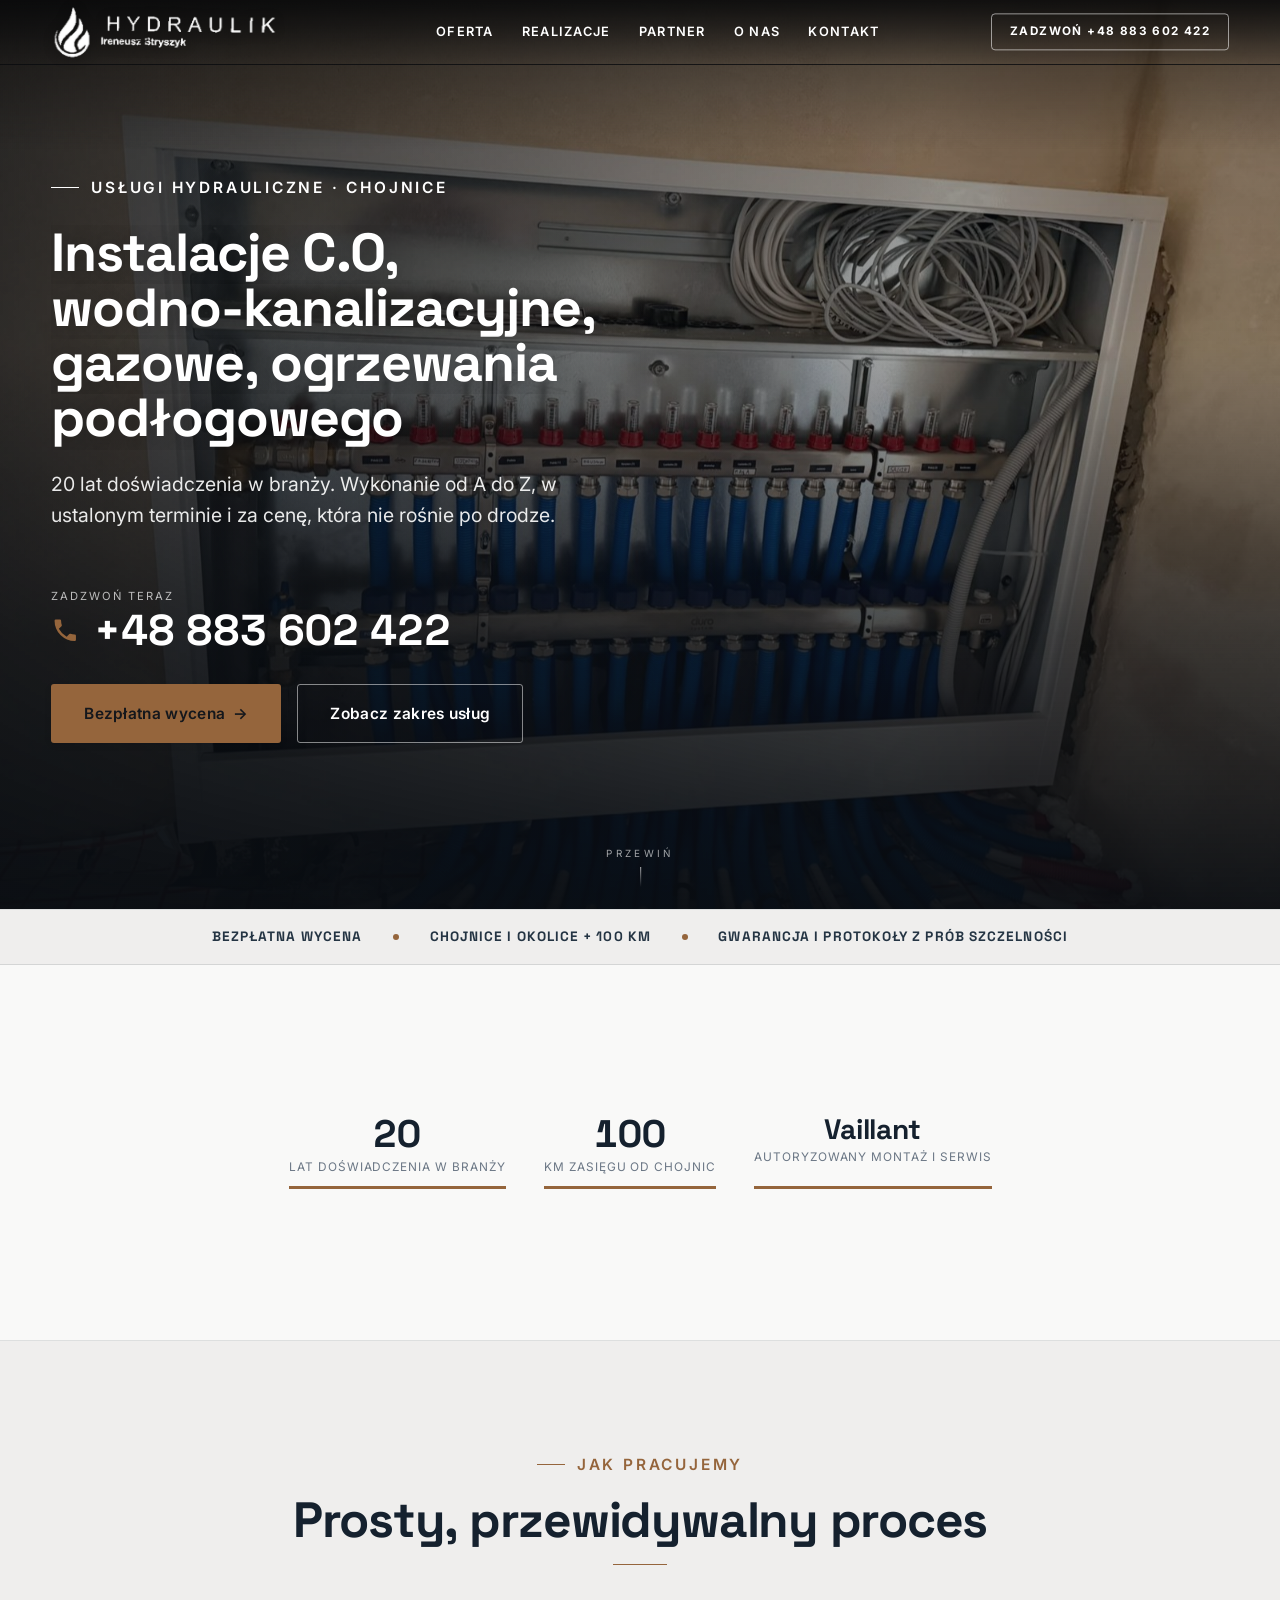
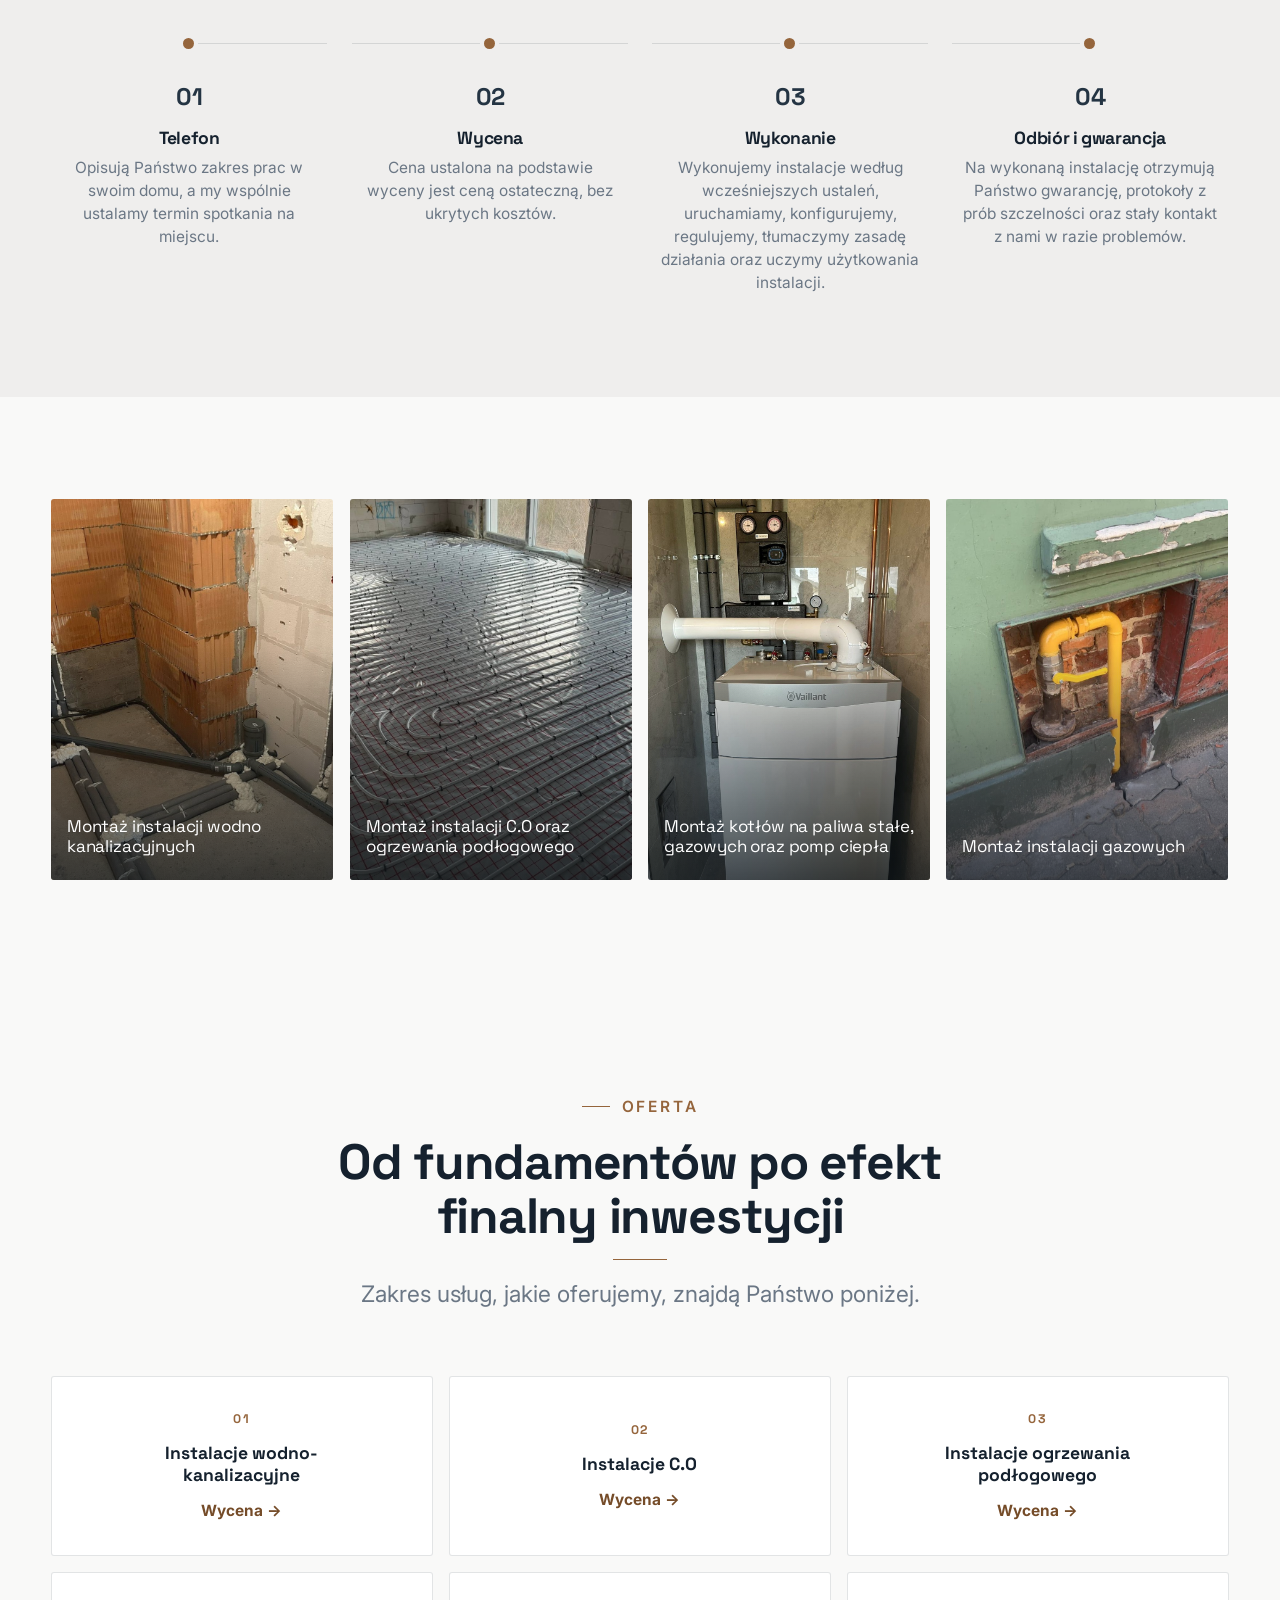
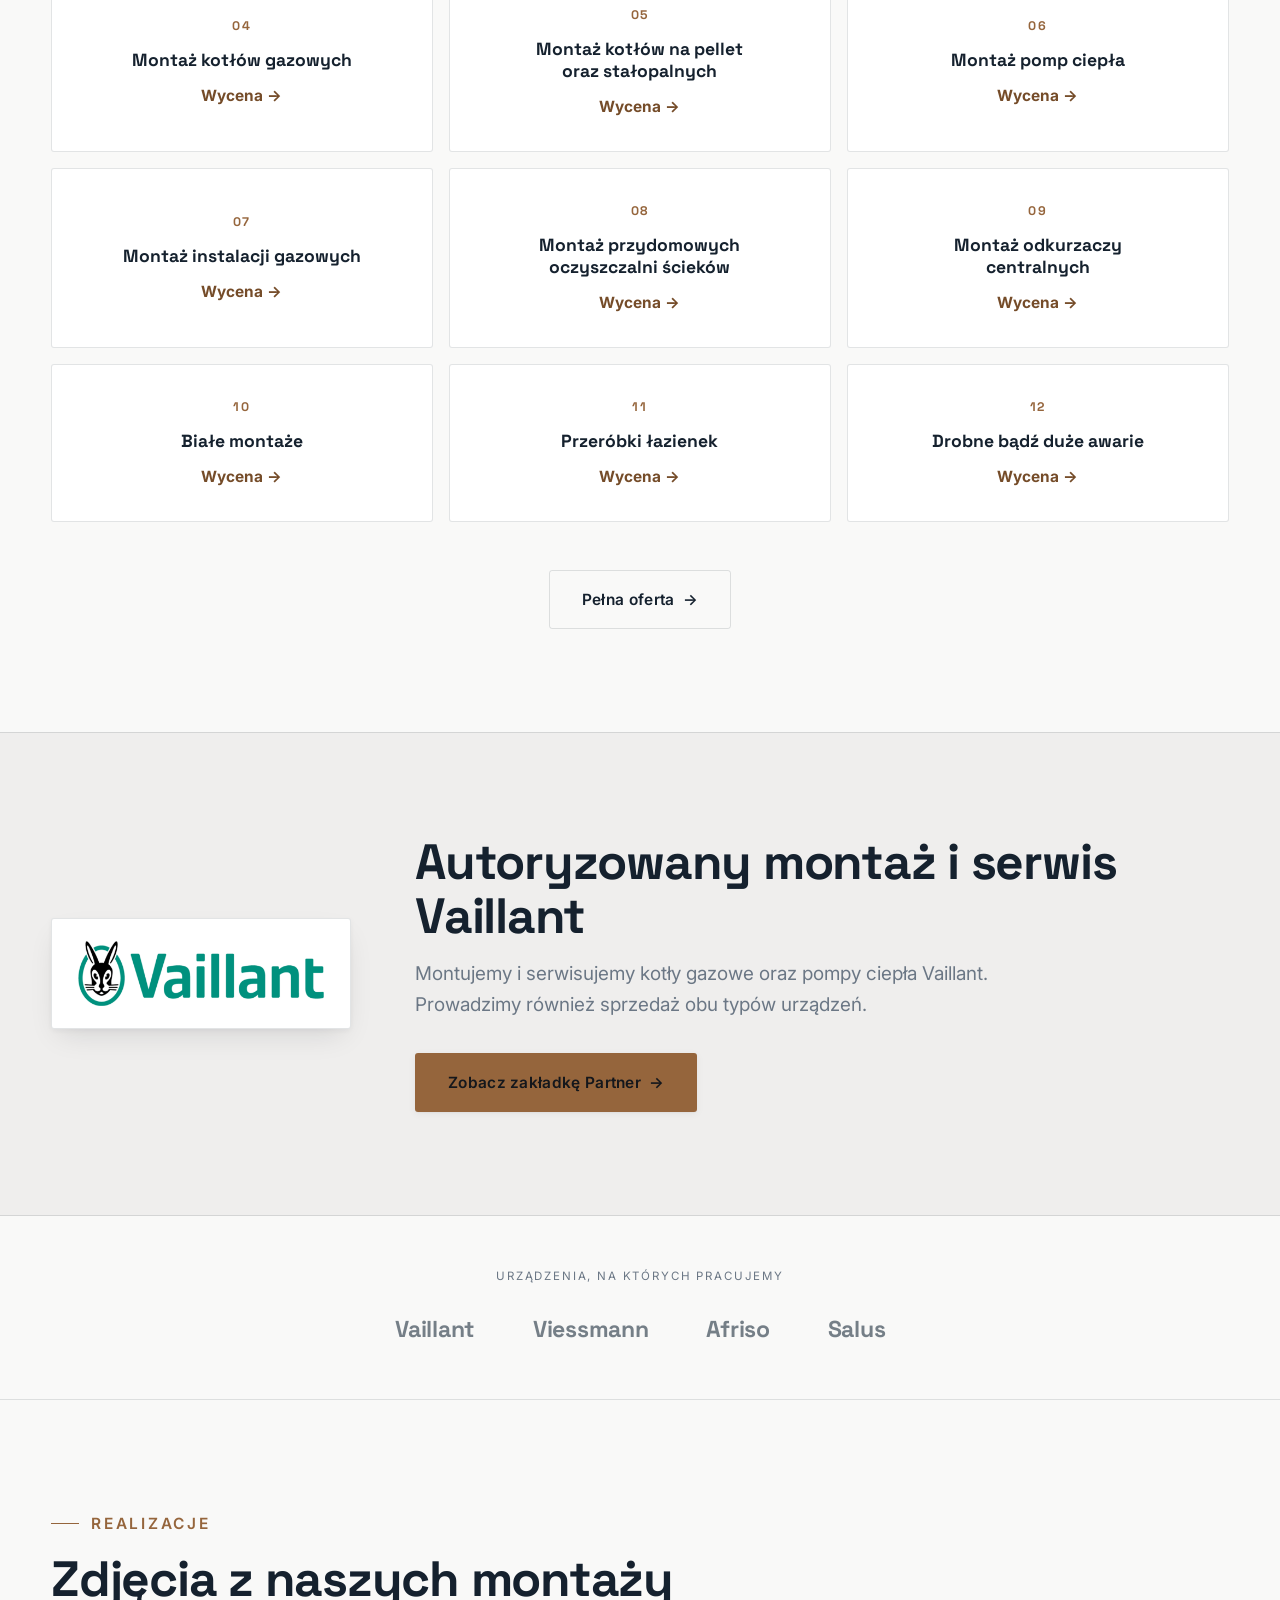
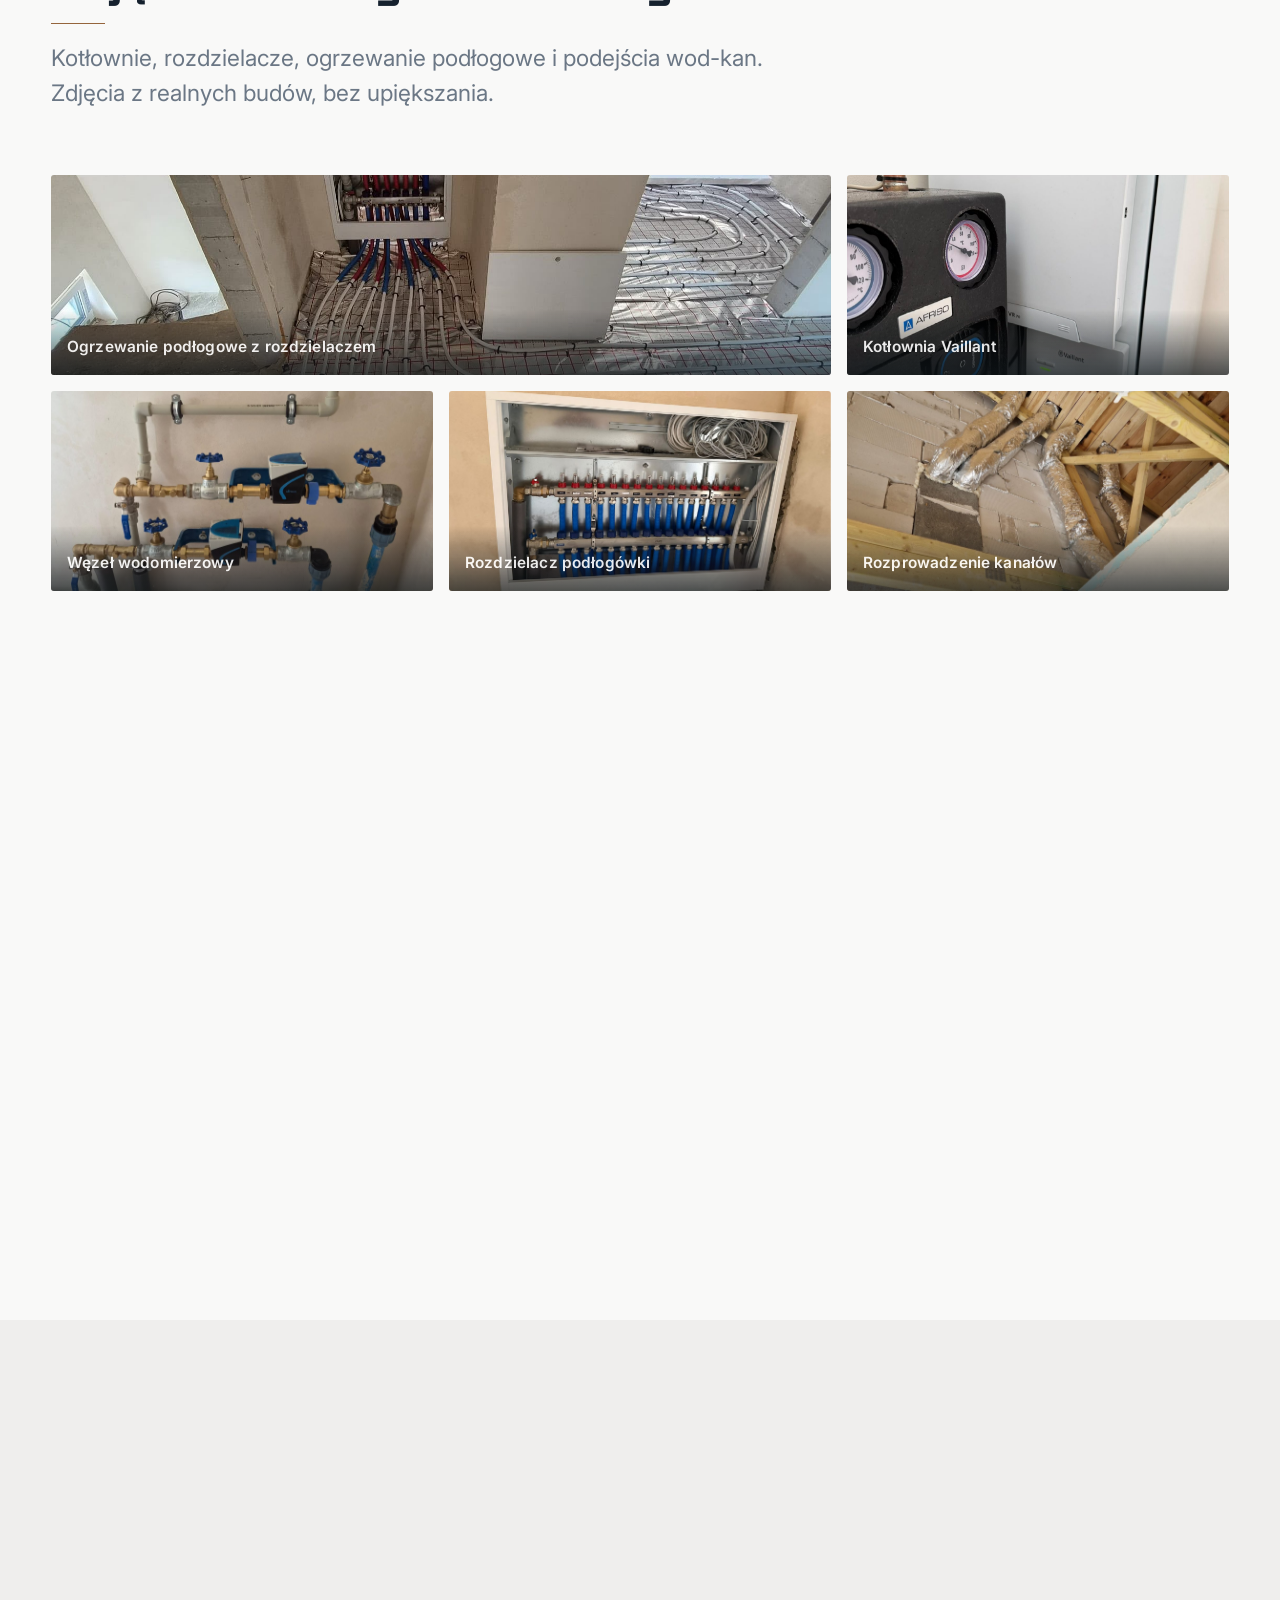
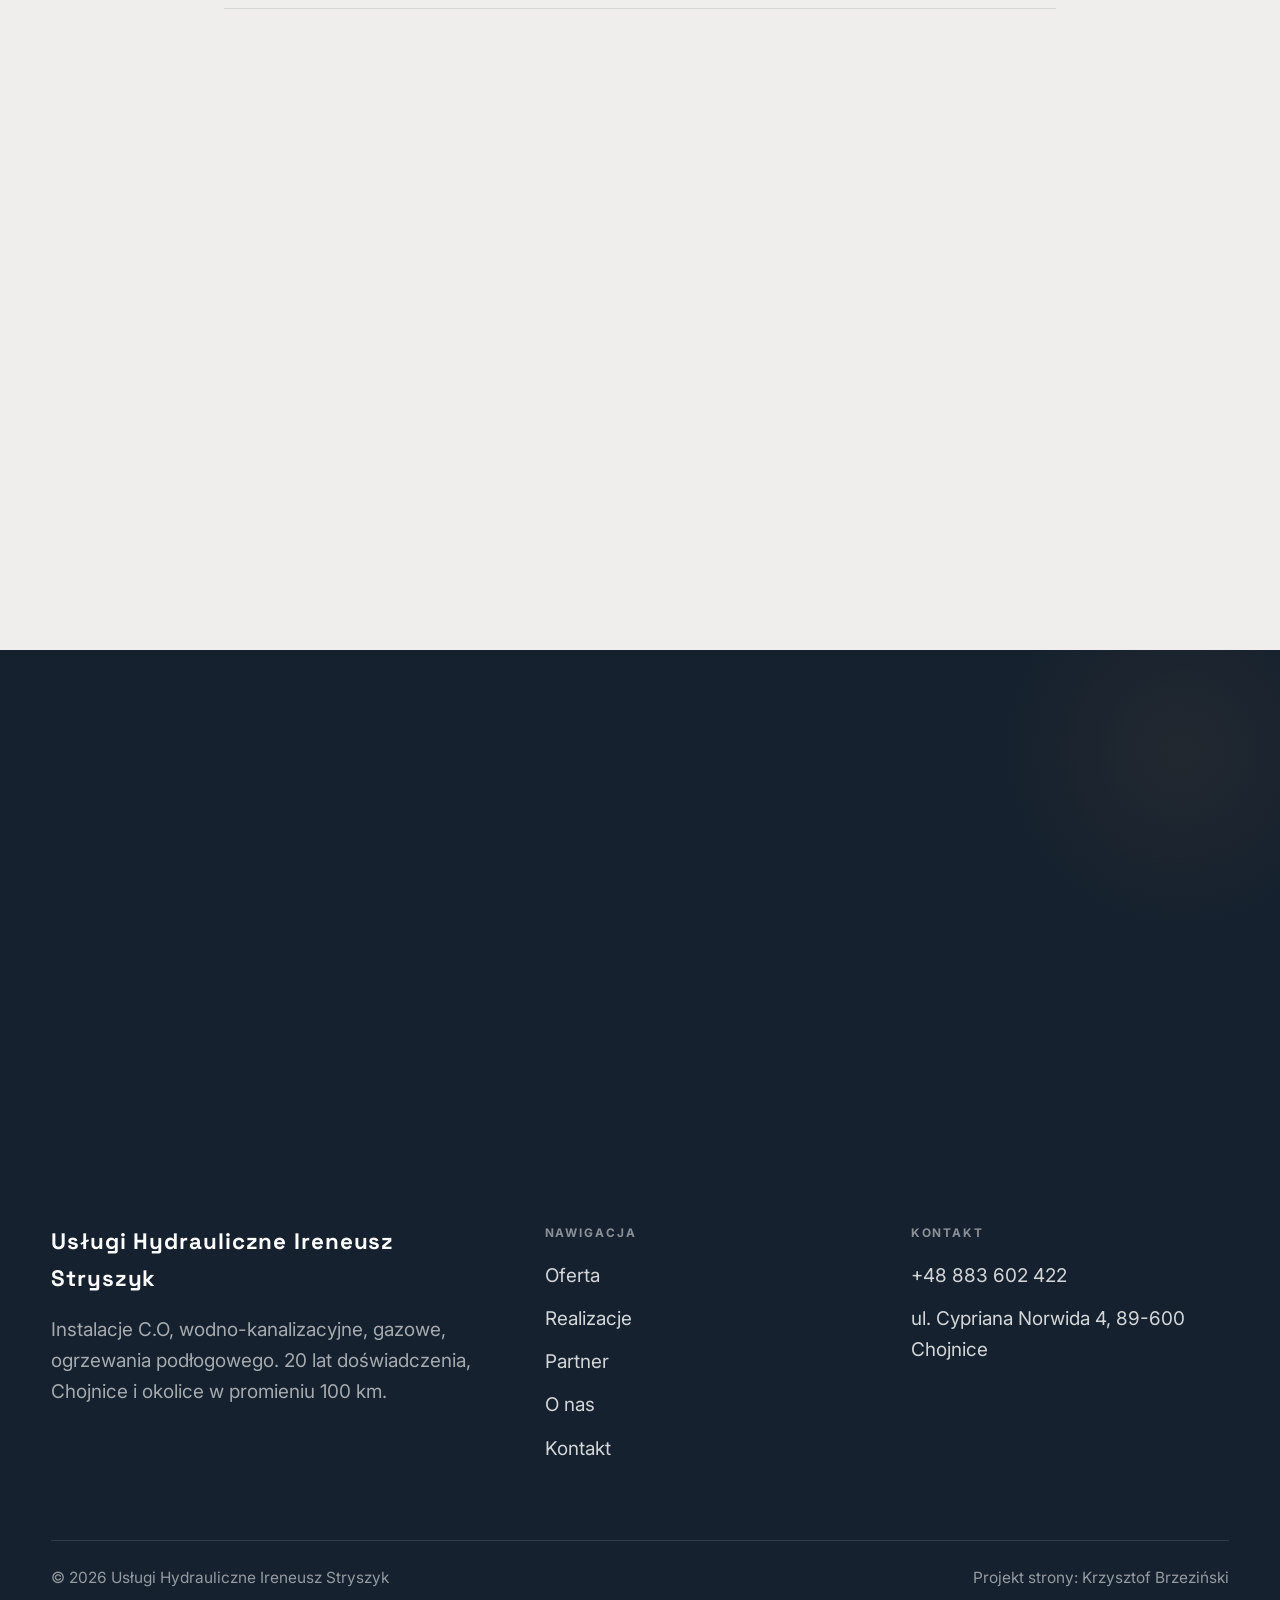
==== index.html @ 6b68708b "Lightbox obejmuje urzadzenia Vaillant + podpisy pod powiekszeniem Co-Authored-By: Claude Opus 5 (1M " ====
<!DOCTYPE html>
<html lang="pl">
<head>
<meta charset="UTF-8">
<meta name="viewport" content="width=device-width, initial-scale=1.0">
<title>Instalacje C.O, wod-kan, gazowe i podłogowe - Chojnice | Usługi Hydrauliczne Ireneusz Stryszyk</title>
<meta name="description" content="Instalacje C.O, wodno-kanalizacyjne, gazowe i ogrzewania podłogowego. Montaż kotłów i pomp ciepła, autoryzacja Vaillant. Chojnice i okolice do 100 km. Tel. +48 883 602 422.">
<link rel="preconnect" href="https://fonts.googleapis.com">
<link rel="preconnect" href="https://fonts.gstatic.com" crossorigin>
<link href="https://fonts.googleapis.com/css2?family=Space+Grotesk:wght@500;600;700&family=Inter:wght@400;500;600&display=swap" rel="stylesheet">
<link rel="canonical" href="https://impulseo-pl.github.io/uslugi-hydrauliczne-ireneusz-stryszyk/">
<link rel="icon" href="img/favicon-32.png" sizes="32x32">
<link rel="apple-touch-icon" href="img/favicon-180.png">
<meta name="theme-color" content="#12181C">
<meta property="og:type" content="website">
<meta property="og:site_name" content="Usługi Hydrauliczne Ireneusz Stryszyk">
<meta property="og:locale" content="pl_PL">
<meta property="og:title" content="Instalacje C.O, wod-kan, gazowe i podłogowe - Chojnice | Usługi Hydrauliczne Ireneusz Stryszyk">
<meta property="og:description" content="Instalacje C.O, wodno-kanalizacyjne, gazowe i ogrzewania podłogowego. Montaż kotłów i pomp ciepła, autoryzacja Vaillant. Chojnice i okolice do 100 km.">
<meta property="og:url" content="https://impulseo-pl.github.io/uslugi-hydrauliczne-ireneusz-stryszyk/">
<meta property="og:image" content="https://impulseo-pl.github.io/uslugi-hydrauliczne-ireneusz-stryszyk/img/og.jpg">
<meta property="og:image:width" content="1200">
<meta property="og:image:height" content="630">
<meta name="twitter:card" content="summary_large_image">
<meta name="twitter:title" content="Instalacje C.O, wod-kan, gazowe i podłogowe - Chojnice | Usługi Hydrauliczne Ireneusz Stryszyk">
<meta name="twitter:description" content="Instalacje C.O, wodno-kanalizacyjne, gazowe i ogrzewania podłogowego. Montaż kotłów i pomp ciepła, autoryzacja Vaillant. Chojnice i okolice do 100 km.">
<meta name="twitter:image" content="https://impulseo-pl.github.io/uslugi-hydrauliczne-ireneusz-stryszyk/img/og.jpg">
<script type="application/ld+json">
{"@context":"https://schema.org","@type":"Plumber","name":"Usługi Hydrauliczne Ireneusz Stryszyk",
"image":"https://impulseo-pl.github.io/uslugi-hydrauliczne-ireneusz-stryszyk/img/og.jpg","url":"https://impulseo-pl.github.io/uslugi-hydrauliczne-ireneusz-stryszyk/","telephone":"+48883602422",
"address":{"@type":"PostalAddress","streetAddress":"ul. Cypriana Norwida 4","addressLocality":"Chojnice","postalCode":"89-600","addressCountry":"PL"},
"geo":{"@type":"GeoCoordinates","latitude":53.6999697,"longitude":17.5601642},
"areaServed":[{"@type":"City","name":"Chojnice"},{"@type":"City","name":"Sępólno Krajeńskie"},{"@type":"City","name":"Kamień Krajeński"},{"@type":"City","name":"Tuchola"},{"@type":"City","name":"Człuchów"}],
"description":"Instalacje C.O, wodno-kanalizacyjne, gazowe i ogrzewania podłogowego. Montaż kotłów gazowych, na pellet i stałopalnych, pomp ciepła. Autoryzowany montaż i serwis Vaillant.",
"makesOffer":[{"@type":"Offer","itemOffered":{"@type":"Service","name":"Instalacje wodno-kanalizacyjne"}},{"@type":"Offer","itemOffered":{"@type":"Service","name":"Instalacje C.O"}},{"@type":"Offer","itemOffered":{"@type":"Service","name":"Instalacje ogrzewania podłogowego"}},{"@type":"Offer","itemOffered":{"@type":"Service","name":"Montaż kotłów gazowych"}},{"@type":"Offer","itemOffered":{"@type":"Service","name":"Montaż pomp ciepła"}},{"@type":"Offer","itemOffered":{"@type":"Service","name":"Montaż instalacji gazowych"}}]}
</script>
<link rel="stylesheet" href="assets/styles.css?v=20260729e">
</head>
<body>

<header class="nav">
  <div class="wrap nav-inner">
    <a class="brand brand-has-logo" href="index.html"><img class="brand-logo" src="img/logo.png" alt="Usługi Hydrauliczne Ireneusz Stryszyk"></a>
    <nav class="nav-links">
      <a href="oferta.html">Oferta</a>
      <a href="realizacje.html">Realizacje</a>
      <a href="partner.html">Partner</a>
      <a href="o-nas.html">O nas</a>
      <a href="kontakt.html">Kontakt</a>
      <a href="tel:+48883602422" class="btn btn-accent">Zadzwoń +48 883 602 422</a>
    </nav>
    <button class="nav-toggle" aria-label="Menu"><span></span><span></span><span></span></button>
  </div>
</header>

<section class="hero-cine">
  <img src="img/hero-cine.jpg" data-rotate="img/hero-wezel.jpg|img/foto/f13.jpg|img/foto/f45.jpg" alt="Usługi Hydrauliczne Ireneusz Stryszyk - instalacje C.O, wod-kan i gazowe">
  <div class="wrap">
    <div class="hero-copy">
      <span class="eyebrow">Usługi hydrauliczne · Chojnice</span>
      <h1>Instalacje C.O, wodno-kanalizacyjne, gazowe, ogrzewania podłogowego</h1>
      <p class="lead">20 lat doświadczenia w branży. Wykonanie od A do Z, w ustalonym terminie i za cenę, która nie rośnie po drodze.</p>
      <a class="hc-phone" href="tel:+48883602422"><span class="hc-phone-lab">Zadzwoń teraz</span><span class="hc-phone-num"><svg class="ico-tel" width="16" height="16" viewBox="0 0 24 24" fill="none" aria-hidden="true"><path d="M6.6 10.8a15.5 15.5 0 0 0 6.6 6.6l2.2-2.2a1 1 0 0 1 1-.24 11.4 11.4 0 0 0 3.6.58 1 1 0 0 1 1 1V20a1 1 0 0 1-1 1A17 17 0 0 1 3 4a1 1 0 0 1 1-1h3.5a1 1 0 0 1 1 1c0 1.25.2 2.46.58 3.6a1 1 0 0 1-.25 1l-2.23 2.2Z" fill="currentColor"/></svg> +48 883 602 422</span></a>
      <div class="hero-actions">
        <a href="kontakt.html" class="btn btn-accent">Bezpłatna wycena <span class="arr">→</span></a>
        <a href="oferta.html" class="btn btn-ghost hc-ghost">Zobacz zakres usług</a>
      </div>
    </div>
  </div>
  <span class="hc-scroll" aria-hidden="true">przewiń</span>
</section>
<section class="fach-promise">
  <div class="wrap">
    <ul class="fp-row reveal"><li>Bezpłatna wycena</li><li>Chojnice i okolice + 100 km</li><li>Gwarancja i protokoły z prób szczelności</li></ul>
  </div>
</section>
<section class="trust-bar">
  <div class="wrap">
    <div class="tb-stats">
      <div class="tb-stat reveal"><span class="tb-num">20</span><span class="tb-lab">lat doświadczenia w branży</span></div>
      <div class="tb-stat reveal"><span class="tb-num">100</span><span class="tb-lab">km zasięgu od Chojnic</span></div>
      <div class="tb-stat reveal"><span class="tb-num tb-word">Vaillant</span><span class="tb-lab">autoryzowany montaż i serwis</span></div>
    </div>
  </div>
</section>
<section class="proces fachowcy">
  <div class="wrap">
    <div class="head center reveal">
      <span class="eyebrow">Jak pracujemy</span>
      <h2>Prosty, przewidywalny proces</h2>
    </div>
    <ol class="proces-line">
      <li class="reveal"><span class="pno">01</span><h3>Telefon</h3><p>Opisują Państwo zakres prac w swoim domu, a my wspólnie ustalamy termin spotkania na miejscu.</p></li>
      <li class="reveal"><span class="pno">02</span><h3>Wycena</h3><p>Cena ustalona na podstawie wyceny jest ceną ostateczną, bez ukrytych kosztów.</p></li>
      <li class="reveal"><span class="pno">03</span><h3>Wykonanie</h3><p>Wykonujemy instalacje według wcześniejszych ustaleń, uruchamiamy, konfigurujemy, regulujemy, tłumaczymy zasadę działania oraz uczymy użytkowania instalacji.</p></li>
      <li class="reveal"><span class="pno">04</span><h3>Odbiór i gwarancja</h3><p>Na wykonaną instalację otrzymują Państwo gwarancję, protokoły z prób szczelności oraz stały kontakt z nami w razie problemów.</p></li>
    </ol>
  </div>
</section>
<section class="gateways-band">
  <div class="wrap">
    <div class="gateways g4">
      <a href="oferta.html" class="gateway reveal"><img src="img/uslugi/wod-kan.jpg" alt="Montaż instalacji wodno kanalizacyjnych" loading="lazy"><span class="g-ttl">Montaż instalacji wodno kanalizacyjnych</span></a>
      <a href="oferta.html" class="gateway reveal"><img src="img/uslugi/co-podlogowka.jpg" alt="Montaż instalacji C.O oraz ogrzewania podłogowego" loading="lazy"><span class="g-ttl">Montaż instalacji C.O oraz ogrzewania podłogowego</span></a>
      <a href="oferta.html" class="gateway reveal"><img src="img/uslugi/kotly.jpg" alt="Montaż kotłów na paliwa stałe, gazowych oraz pomp ciepła" loading="lazy"><span class="g-ttl">Montaż kotłów na paliwa stałe, gazowych oraz pomp ciepła</span></a>
      <a href="oferta.html" class="gateway reveal"><img src="img/uslugi/gaz.jpg" alt="Montaż instalacji gazowych" loading="lazy"><span class="g-ttl">Montaż instalacji gazowych</span></a>
    </div>
  </div>
</section>
<section class="fach-uslugi">
  <div class="wrap">
    <div class="head center reveal">
      <span class="eyebrow">Oferta</span>
      <h2>Od fundamentów po efekt finalny inwestycji</h2>
      <p>Zakres usług, jakie oferujemy, znajdą Państwo poniżej.</p>
    </div>
    <ul class="usl-grid">
      <li class="usl-card reveal"><span class="usl-no">01</span><span class="usl-name">Instalacje wodno-kanalizacyjne</span><a class="usl-cta" href="kontakt.html">Wycena <span class="arr">→</span></a></li>
      <li class="usl-card reveal"><span class="usl-no">02</span><span class="usl-name">Instalacje C.O</span><a class="usl-cta" href="kontakt.html">Wycena <span class="arr">→</span></a></li>
      <li class="usl-card reveal"><span class="usl-no">03</span><span class="usl-name">Instalacje ogrzewania podłogowego</span><a class="usl-cta" href="kontakt.html">Wycena <span class="arr">→</span></a></li>
      <li class="usl-card reveal"><span class="usl-no">04</span><span class="usl-name">Montaż kotłów gazowych</span><a class="usl-cta" href="kontakt.html">Wycena <span class="arr">→</span></a></li>
      <li class="usl-card reveal"><span class="usl-no">05</span><span class="usl-name">Montaż kotłów na pellet oraz stałopalnych</span><a class="usl-cta" href="kontakt.html">Wycena <span class="arr">→</span></a></li>
      <li class="usl-card reveal"><span class="usl-no">06</span><span class="usl-name">Montaż pomp ciepła</span><a class="usl-cta" href="kontakt.html">Wycena <span class="arr">→</span></a></li>
      <li class="usl-card reveal"><span class="usl-no">07</span><span class="usl-name">Montaż instalacji gazowych</span><a class="usl-cta" href="kontakt.html">Wycena <span class="arr">→</span></a></li>
      <li class="usl-card reveal"><span class="usl-no">08</span><span class="usl-name">Montaż przydomowych oczyszczalni ścieków</span><a class="usl-cta" href="kontakt.html">Wycena <span class="arr">→</span></a></li>
      <li class="usl-card reveal"><span class="usl-no">09</span><span class="usl-name">Montaż odkurzaczy centralnych</span><a class="usl-cta" href="kontakt.html">Wycena <span class="arr">→</span></a></li>
      <li class="usl-card reveal"><span class="usl-no">10</span><span class="usl-name">Białe montaże</span><a class="usl-cta" href="kontakt.html">Wycena <span class="arr">→</span></a></li>
      <li class="usl-card reveal"><span class="usl-no">11</span><span class="usl-name">Przeróbki łazienek</span><a class="usl-cta" href="kontakt.html">Wycena <span class="arr">→</span></a></li>
      <li class="usl-card reveal"><span class="usl-no">12</span><span class="usl-name">Drobne bądź duże awarie</span><a class="usl-cta" href="kontakt.html">Wycena <span class="arr">→</span></a></li>
    </ul>
    <div style="margin-top:var(--space-7);text-align:center" class="reveal"><a href="oferta.html" class="btn btn-ghost">Pełna oferta <span class="arr">→</span></a></div>
  </div>
</section>
<section class="partner-band">
  <div class="wrap">
    <div class="pb-inner reveal">
      <img class="pb-logo" src="img/vaillant-logo.png" alt="Vaillant" loading="lazy">
      <div class="pb-copy">
        <h2>Autoryzowany montaż i serwis Vaillant</h2>
        <p>Montujemy i serwisujemy kotły gazowe oraz pompy ciepła Vaillant. Prowadzimy również sprzedaż obu typów urządzeń.</p>
        <a href="partner.html" class="btn btn-accent">Zobacz zakładkę Partner <span class="arr">→</span></a>
      </div>
    </div>
  </div>
</section>
<section class="marki">
  <div class="wrap">
    <span class="marki-lab">Urządzenia, na których pracujemy</span>
    <ul class="marki-list reveal">
      <li>Vaillant</li><li>Viessmann</li><li>Afriso</li><li>Salus</li>
    </ul>
  </div>
</section>
<section>
  <div class="wrap">
    <div class="head reveal">
      <span class="eyebrow">Realizacje</span>
      <h2>Zdjęcia z naszych montaży</h2>
      <p>Kotłownie, rozdzielacze, ogrzewanie podłogowe i podejścia wod-kan. Zdjęcia z realnych budów, bez upiększania.</p>
    </div>
    <div class="gallery">
      <div class="tile t-two3 reveal"><img src="img/foto/f13.jpg" alt="Ogrzewanie podłogowe z rozdzielaczem" loading="lazy"><div class="cap">Ogrzewanie podłogowe z rozdzielaczem</div></div>
      <div class="tile t-third reveal"><img src="img/foto/f26.jpg" alt="Kotłownia Vaillant" loading="lazy"><div class="cap">Kotłownia Vaillant</div></div>
      <div class="tile t-third reveal"><img src="img/foto/f09.jpg" alt="Węzeł wodomierzowy" loading="lazy"><div class="cap">Węzeł wodomierzowy</div></div>
      <div class="tile t-third reveal"><img src="img/foto/f28.jpg" alt="Rozdzielacz ogrzewania podłogowego" loading="lazy"><div class="cap">Rozdzielacz podłogówki</div></div>
      <div class="tile t-third reveal"><img src="img/foto/f22.jpg" alt="Rozprowadzenie wentylacji" loading="lazy"><div class="cap">Rozprowadzenie kanałów</div></div>
    </div>
    <div style="margin-top:var(--space-7)" class="reveal"><a href="realizacje.html" class="btn btn-accent">Pełna galeria <span class="arr">→</span></a></div>
  </div>
</section>
<section class="obszar">
  <div class="wrap">
    <div class="head center reveal">
      <span class="eyebrow">Obszar działania</span>
      <h2>Dojeżdżamy do Państwa</h2>
    </div>
    <p class="obszar-txt reveal" style="text-align:center;max-width:60ch;margin:0 auto 1.4rem">Pracujemy w Chojnicach i okolicy, a przy większych inwestycjach dojeżdżamy w promieniu 100 km. Nie wiedzą Państwo, czy dojedziemy? Wystarczy jeden telefon.</p>
    <ul class="obszar-list reveal"><li class="is-home">Chojnice</li><li>Sępólno Krajeńskie</li><li>Kamień Krajeński</li><li>Tuchola</li><li>Człuchów</li><li>+ 100 km</li></ul>
  </div>
</section>
<section class="faq-klinika">
  <div class="wrap">
    <div class="head center reveal">
      <span class="eyebrow">Częste pytania</span>
      <h2>Dobrze wiedzieć</h2>
    </div>
    <div class="faq-list">
      <details class="faq-item reveal"><summary>Ile będzie kosztowała instalacja?</summary><p>Zakres prac wyceniamy po obejrzeniu miejsca. Cena ustalona na podstawie wyceny jest ceną ostateczną, bez ukrytych kosztów.</p></details>
      <details class="faq-item reveal"><summary>Czy wycena jest płatna?</summary><p>Nie. Przyjazd i wycena są bezpłatne i do niczego nie zobowiązują.</p></details>
      <details class="faq-item reveal"><summary>Kiedy możecie zacząć?</summary><p>Termin ustalamy przy wycenie i trzymamy się go. Awarie traktujemy priorytetowo i przestawiamy grafik.</p></details>
      <details class="faq-item reveal"><summary>Co dostaję po zakończeniu montażu?</summary><p>Uruchomioną i wyregulowaną instalację, przeszkolenie z obsługi, gwarancję, protokoły z prób szczelności oraz stały kontakt z nami.</p></details>
      <details class="faq-item reveal"><summary>Czy dojedziecie do mnie?</summary><p>Pracujemy w Chojnicach, Sępólnie Krajeńskim, Kamieniu Krajeńskim, Tucholi, Człuchowie i dalej, w promieniu 100 km.</p></details>
      <details class="faq-item reveal"><summary>Czy macie autoryzację producenta?</summary><p>Tak. Mamy autoryzację Vaillant na montaż i serwis kotłów gazowych oraz pomp ciepła. Szczegóły i certyfikaty znajdą Państwo w zakładce <a href="partner.html">Partner</a>.</p></details>
      <details class="faq-item reveal"><summary>Czy dostanę fakturę?</summary><p>Tak, na firmę albo na osobę prywatną. Dokument wystawiamy od razu po zakończeniu prac.</p></details>
    </div>
  </div>
</section>
<section class="cta">
  <div class="wrap">
    <div class="reveal">
      <span class="eyebrow">Współpraca</span>
      <h2>Planują Państwo instalację? Wycenimy ją za darmo.</h2>
      <p>Zadzwońcie lub napiszcie. Przyjedziemy, obejrzymy zakres prac i podamy ostateczną cenę.</p>
    </div>
    <div class="cta-actions reveal">
      <a href="kontakt.html" class="btn btn-light">Bezpłatna wycena <span class="arr">→</span></a>
      <a href="tel:+48883602422" class="btn btn-ghost" style="color:#fff;border-color:rgba(255,255,255,.3)">+48 883 602 422</a>
    </div>
  </div>
</section>

<footer>
  <div class="wrap">
    <div class="foot-grid">
      <div class="foot-brand">
        <div class="name">Usługi Hydrauliczne Ireneusz Stryszyk</div>
        <p>Instalacje C.O, wodno-kanalizacyjne, gazowe, ogrzewania podłogowego. 20 lat doświadczenia, Chojnice i okolice w promieniu 100 km.</p>
      </div>
      <div class="foot-col">
        <h4>Nawigacja</h4>
        <a href="oferta.html">Oferta</a>
        <a href="realizacje.html">Realizacje</a>
        <a href="partner.html">Partner</a>
        <a href="o-nas.html">O nas</a>
        <a href="kontakt.html">Kontakt</a>
      </div>
      <div class="foot-col">
        <h4>Kontakt</h4>
        <a href="tel:+48883602422">+48 883 602 422</a>
        <p>ul. Cypriana Norwida 4, 89-600 Chojnice</p>
      </div>
    </div>
    <div class="foot-bot">
      <span>© 2026 Usługi Hydrauliczne Ireneusz Stryszyk</span>
      <span>Projekt strony: Krzysztof Brzeziński</span>
    </div>
  </div>
</footer>
<div class="sticky-call"><a class="sc-call" href="tel:+48883602422"><svg class="ico-tel" width="16" height="16" viewBox="0 0 24 24" fill="none" aria-hidden="true"><path d="M6.6 10.8a15.5 15.5 0 0 0 6.6 6.6l2.2-2.2a1 1 0 0 1 1-.24 11.4 11.4 0 0 0 3.6.58 1 1 0 0 1 1 1V20a1 1 0 0 1-1 1A17 17 0 0 1 3 4a1 1 0 0 1 1-1h3.5a1 1 0 0 1 1 1c0 1.25.2 2.46.58 3.6a1 1 0 0 1-.25 1l-2.23 2.2Z" fill="currentColor"/></svg> Zadzwoń</a><a class="sc-quote" href="kontakt.html">Bezpłatna wycena</a></div>

<script src="assets/main.js?v=20260729e"></script>
</body>
</html>
---- assets/styles.css ----
/* ============================================================
   STOLBASZ — premium, architektoniczny B2B fit-out
   Jasna paleta, zero brązu. System wg premium-web-craft.
   Projekt strony: Krzysztof Brzeziński
   ============================================================ */

:root{
  /* PALETA — jasna, architektoniczna, chłodna */
  --paper:#F4F6F8;          /* główne tło */
  --paper-2:#E7EBEF;        /* sekcje alternatywne (chłodny jasny szary) */
  --paper-3:#E7EBEF;        /* delikatne wypełnienia */
  --ink:#15212E;            /* tekst główny — chłodny grafit */
  --ink-soft:#243443;       /* nagłówki drugorzędne */
  --muted:#6B7785;          /* tekst poboczny */
  --line:rgba(21,33,46,.12);/* hairline */
  --accent:#E8A317;         /* stonowany petrol-slate — jedyny akcent */
  --accent-d:#C9870C;
  --accent-soft:rgba(232,163,23,.10);
  --dark:#15212E;           /* sekcje ciemne (stopka/CTA) */

  /* ODSTĘPY — skala 4/8 */
  --space-1:4px; --space-2:8px; --space-3:12px; --space-4:16px; --space-5:24px;
  --space-6:32px; --space-7:48px; --space-8:64px; --space-9:96px; --space-10:128px;

  /* TYPOGRAFIA — fluid clamp() (skala podbita 16.07.2026: większe, czytelniejsze litery — uwaga Adama) */
  --text-sm:clamp(.9rem,.87rem + .12vw,1rem);
  --text-base:clamp(1.08rem,1.04rem + .18vw,1.2rem);
  --text-lg:clamp(1.24rem,1.15rem + .34vw,1.44rem);
  --text-h3:clamp(1.34rem,1.22rem + .55vw,1.66rem);
  --text-h2:clamp(2.1rem,1.66rem + 2.1vw,3.1rem);
  --text-h1:clamp(2.9rem,2.1rem + 4vw,5.1rem);

  /* PROMIENIE — architektoniczne, raczej ostre */
  --r-sm:3px; --r-md:6px; --r-lg:10px;

  /* RUCH */
  --ease:cubic-bezier(.25,.46,.45,.94); --dur:.24s;

  /* CIENIE — miękkie, warstwowe */
  --sh-sm:0 1px 2px rgba(16,24,32,.04), 0 2px 8px rgba(16,24,32,.05);
  --sh-md:0 2px 6px rgba(16,24,32,.05), 0 12px 28px -8px rgba(16,24,32,.12);
  --sh-lg:0 6px 14px rgba(16,24,32,.07), 0 26px 56px -18px rgba(16,24,32,.22);

  --hairline:1px solid var(--line);

  --font-display:'Space Grotesk','Inter',sans-serif;
  --font-body:'Inter',sans-serif;
}

*{box-sizing:border-box;margin:0;padding:0}
html{scroll-behavior:smooth}
body{
  font-family:var(--font-body);
  font-size:var(--text-base);
  line-height:1.65;
  color:var(--ink);
  background:var(--paper);
  -webkit-font-smoothing:antialiased;
  text-rendering:optimizeLegibility;
}
img{max-width:100%;display:block}
a{color:inherit;text-decoration:none}

.wrap{width:min(92%,1180px);margin-inline:auto}
section{padding-block:clamp(52px,6.5vw,96px)}

h1,h2,h3{font-family:var(--font-display);font-weight:700;line-height:1.08;letter-spacing:-.02em;color:var(--ink)}
h1{font-size:var(--text-h1);letter-spacing:-.035em}
h2{font-size:var(--text-h2);letter-spacing:-.025em}
h3{font-size:var(--text-h3)}
p{max-width:65ch}

.eyebrow{
  font-family:var(--font-body);
  font-size:var(--text-sm);
  font-weight:600;
  letter-spacing:.18em;
  text-transform:uppercase;
  color:var(--accent);
  display:inline-flex;align-items:center;gap:var(--space-3);
}
.eyebrow::before{content:"";width:28px;height:1px;background:var(--accent);display:inline-block}

.muted{color:var(--muted)}
.lead{font-size:var(--text-lg);line-height:1.55;color:var(--ink-soft);max-width:50ch}

/* ---------- BUTTONS ---------- */
.btn{
  display:inline-flex;align-items:center;gap:var(--space-2);
  font-weight:600;font-size:var(--text-sm);letter-spacing:.02em;
  padding:var(--space-4) var(--space-6);
  border-radius:var(--r-sm);
  transition:transform var(--dur) var(--ease),box-shadow var(--dur) var(--ease),background var(--dur) var(--ease);
  cursor:pointer;border:1px solid transparent;
}
.btn-accent{background:var(--accent);color:#fff;box-shadow:var(--sh-sm)}
.btn-accent:hover{background:var(--accent-d);transform:translateY(-2px);box-shadow:var(--sh-md)}
.btn-accent:active{transform:translateY(0);box-shadow:var(--sh-sm)}
.btn-ghost{background:transparent;color:var(--ink);border-color:var(--line)}
.btn-ghost:hover{border-color:var(--accent);color:var(--accent);transform:translateY(-2px)}
.btn-light{background:#fff;color:var(--ink);box-shadow:var(--sh-sm)}
.btn-light:hover{transform:translateY(-2px);box-shadow:var(--sh-md)}
.btn .arr{transition:transform var(--dur) var(--ease)}
.btn:hover .arr{transform:translateX(4px)}

/* ---------- NAV ---------- */
.nav{
  position:sticky;top:0;z-index:50;
  background:color-mix(in srgb,var(--paper) 88%,transparent);
  backdrop-filter:saturate(140%) blur(10px);
  border-bottom:var(--hairline);
}
.nav-inner{display:flex;align-items:center;justify-content:space-between;height:72px}
.brand{display:flex;flex-direction:column;line-height:1}
.brand .name{font-family:var(--font-display);font-weight:800;font-size:1.35rem;letter-spacing:.04em}
.brand .sub{font-size:.62rem;letter-spacing:.34em;text-transform:uppercase;color:var(--muted);margin-top:5px}
.nav-links{display:flex;align-items:center;gap:var(--space-6)}
.nav-links a{font-size:var(--text-sm);font-weight:500;color:var(--ink-soft);position:relative;padding-block:4px;transition:color var(--dur) var(--ease)}
.nav-links a::after{content:"";position:absolute;left:0;bottom:0;width:0;height:1.5px;background:var(--accent);transition:width var(--dur) var(--ease)}
.nav-links a:hover,.nav-links a.active{color:var(--ink)}
.nav-links a:hover::after,.nav-links a.active::after{width:100%}
.nav-links .btn{padding:var(--space-2) var(--space-5)}
/* przyciski w nav: właściwy kolor (przebij .nav-links a) + bez podkreślenia */
.nav-links a.btn-accent{color:#fff}
.nav-links a.btn-ghost,.nav-links a.btn-light{color:var(--ink)}
.nav-links a.btn::after{display:none}
.nav-toggle{display:none;background:none;border:none;cursor:pointer;flex-direction:column;gap:5px;padding:8px}
.nav-toggle span{width:24px;height:2px;background:var(--ink);transition:var(--dur)}

/* ---------- HERO (split) ---------- */
.hero{position:relative;overflow:hidden;border-bottom:var(--hairline)}
.hero-grid{display:grid;grid-template-columns:1.05fr .95fr;gap:clamp(24px,4vw,60px);align-items:center;
  padding-block:clamp(36px,4.5vw,64px)}
.hero-copy .eyebrow{margin-bottom:var(--space-5)}
.hero-copy h1{margin-bottom:var(--space-5)}
.hero-copy .lead{margin-bottom:var(--space-7)}
.hero-actions{display:flex;flex-wrap:wrap;gap:var(--space-4)}
.hero-art{position:relative;aspect-ratio:4/3;border-radius:var(--r-lg);overflow:hidden;box-shadow:var(--sh-lg)}
.hero-art img{width:100%;height:100%;object-fit:cover}
.hero-art::after{content:"";position:absolute;inset:0;background:linear-gradient(180deg,transparent 55%,rgba(18,24,28,.28))}
.hero-badge{position:absolute;left:var(--space-5);bottom:var(--space-5);z-index:2;
  background:rgba(252,252,251,.94);backdrop-filter:blur(4px);
  border-radius:var(--r-md);padding:var(--space-4) var(--space-5);box-shadow:var(--sh-md);max-width:78%}
.hero-badge strong{display:block;font-family:var(--font-display);font-size:1rem;letter-spacing:-.01em}
.hero-badge span{font-size:var(--text-sm);color:var(--muted)}

/* ---------- HERO duży / kinowy (strona główna) ---------- */
.hero-cine{position:relative;min-height:clamp(560px,82vh,840px);min-height:clamp(560px,82svh,840px);display:flex;align-items:center;overflow:hidden;border-bottom:var(--hairline)}
.hero-cine>img{position:absolute;inset:0;width:100%;height:100%;object-fit:cover;z-index:0}
.hero-cine::after{content:"";position:absolute;inset:0;z-index:1;
  background:linear-gradient(95deg,rgba(13,18,23,.86) 0%,rgba(13,18,23,.64) 32%,rgba(13,18,23,.24) 62%,rgba(13,18,23,.04) 100%)}
.hero-cine .wrap{position:relative;z-index:2;padding-block:var(--space-8)}
.hero-cine .hero-copy{max-width:660px}
.hero-cine .eyebrow{color:#fff;margin-bottom:var(--space-5)}
.hero-cine .eyebrow::before{background:#fff}
.hero-cine h1{color:#fff;margin-bottom:var(--space-5);font-size:clamp(2.9rem,2rem + 4.4vw,5.2rem)}
.hero-cine .lead{color:rgba(255,255,255,.92);max-width:48ch;margin-bottom:var(--space-7)}
.hero-cine .hero-actions{display:flex;flex-wrap:wrap;gap:var(--space-4)}
@media(max-width:680px){
  .hero-cine{min-height:clamp(520px,76vh,640px);min-height:clamp(520px,76svh,640px);align-items:flex-end}
  .hero-cine::after{background:linear-gradient(0deg,rgba(13,18,23,.9) 6%,rgba(13,18,23,.45) 55%,rgba(13,18,23,.25) 100%)}
  .hero-cine .wrap{padding-bottom:var(--space-9)}
}

/* full-bleed hero variant (podstrony) */
.pagehead{position:relative;min-height:46vh;min-height:46svh;display:flex;align-items:flex-end;overflow:hidden;border-bottom:var(--hairline)}
.pagehead img{position:absolute;inset:0;width:100%;height:100%;object-fit:cover}
.pagehead::after{content:"";position:absolute;inset:0;background:linear-gradient(180deg,rgba(18,24,28,.25),rgba(18,24,28,.62))}
.pagehead .wrap{position:relative;z-index:2;padding-block:var(--space-9);color:#fff}
.pagehead h1{color:#fff;max-width:18ch}
.pagehead .eyebrow{color:#fff}
.pagehead .eyebrow::before{background:#fff}
.pagehead p{color:rgba(255,255,255,.86);margin-top:var(--space-4);max-width:54ch}

/* ---------- STRIP (pasek skrótów / liczby) ---------- */
.strip{background:var(--dark);color:#fff}
.strip .wrap{display:grid;grid-template-columns:repeat(4,1fr);gap:var(--space-6);padding-block:var(--space-8)}
.strip .item .k{font-family:var(--font-display);font-size:clamp(1.6rem,1.2rem + 1.4vw,2.4rem);font-weight:800;letter-spacing:-.02em;color:#fff}
.strip .item .v{font-size:var(--text-sm);color:rgba(255,255,255,.66);margin-top:var(--space-2);line-height:1.45}
.strip .item{border-left:2px solid var(--accent);padding-left:var(--space-5)}

/* ---------- SECTION HEAD ---------- */
.head{max-width:48rem;margin-bottom:var(--space-8)}
.head.center{margin-inline:auto;text-align:center}
.head .eyebrow{margin-bottom:var(--space-4)}
.head h2{margin-bottom:var(--space-4)}
.head p{color:var(--muted);font-size:var(--text-lg);line-height:1.55}
.head.center p{margin-inline:auto}

/* ---------- INTRO SPLIT ---------- */
.split{display:grid;grid-template-columns:.92fr 1.08fr;gap:clamp(28px,5vw,80px);align-items:center}
.split.rev{grid-template-columns:1.08fr .92fr}
.split.rev .split-art{order:-1}
.split-art{position:relative;aspect-ratio:5/4;border-radius:var(--r-lg);overflow:hidden;box-shadow:var(--sh-lg)}
.split-art img{width:100%;height:100%;object-fit:cover}
.split-copy h2{margin-bottom:var(--space-5)}
.split-copy p+p{margin-top:var(--space-4)}
.split-copy .btn{margin-top:var(--space-6)}

/* ---------- SERVICES (zakres) ---------- */
.svc-grid{display:grid;grid-template-columns:repeat(auto-fit,minmax(280px,1fr));gap:var(--space-5)}
.svc{background:#fff;border:var(--hairline);border-radius:var(--r-md);padding:var(--space-7) var(--space-6);
  transition:transform var(--dur) var(--ease),box-shadow var(--dur) var(--ease),border-color var(--dur) var(--ease);
  position:relative;overflow:hidden}
.svc::before{content:"";position:absolute;left:0;top:0;width:3px;height:0;background:var(--accent);transition:height var(--dur) var(--ease)}
.svc:hover{transform:translateY(-4px);box-shadow:var(--sh-md);border-color:transparent}
.svc:hover::before{height:100%}
.svc .ic{font-family:var(--font-display);font-size:.8rem;font-weight:700;letter-spacing:.12em;color:var(--accent);margin-bottom:var(--space-4)}
.svc h3{margin-bottom:var(--space-3);font-size:1.22rem}
.svc p{color:var(--muted);font-size:var(--text-base);line-height:1.6}

/* big detailed service rows */
.svc-row{display:grid;grid-template-columns:.8fr 1.2fr;gap:clamp(20px,4vw,60px);align-items:center;padding-block:var(--space-8)}
.svc-row+.svc-row{border-top:var(--hairline)}
.svc-row.rev{grid-template-columns:1.2fr .8fr}
.svc-row.rev .svc-row-art{order:-1}
.svc-row-art{aspect-ratio:4/3;border-radius:var(--r-md);overflow:hidden;box-shadow:var(--sh-md)}
.svc-row-art img{width:100%;height:100%;object-fit:cover}
.svc-row h3{font-size:1.5rem;margin-bottom:var(--space-4)}
.svc-row .num{font-family:var(--font-display);font-size:.85rem;font-weight:700;letter-spacing:.14em;color:var(--accent);display:block;margin-bottom:var(--space-3)}
.svc-row ul{list-style:none;margin-top:var(--space-4);display:flex;flex-direction:column;gap:var(--space-2)}
.svc-row li{position:relative;padding-left:var(--space-5);color:var(--muted);font-size:var(--text-base)}
.svc-row li::before{content:"";position:absolute;left:0;top:.62em;width:8px;height:1px;background:var(--accent)}

/* ---------- GALLERY (realizacje) ---------- */
.gallery{display:grid;grid-template-columns:repeat(12,1fr);gap:var(--space-4);grid-auto-rows:200px}
/* GALERIA MASONRY — pionowe zdjęcia (portrety beauty/wellness) bez przycinania: kolumny, height auto */
.gallery-masonry{column-count:3;column-gap:var(--space-4)}
@media(max-width:900px){.gallery-masonry{column-count:2}}
@media(max-width:560px){.gallery-masonry{column-count:1}}
.gallery-masonry .m-tile{break-inside:avoid;margin:0 0 var(--space-4);padding:0;position:relative;overflow:hidden;border-radius:var(--r-md);border:1px solid var(--line)}
.gallery-masonry .m-tile img{width:100%;height:auto;display:block}
.gallery-masonry .m-tile .cap{position:absolute;left:0;right:0;bottom:0;padding:var(--space-4);color:#fff;background:linear-gradient(0deg,rgba(0,0,0,.55),transparent);font-size:var(--text-sm)}
.gallery-masonry .m-tile .cap small{display:block;font-weight:400;opacity:.78;letter-spacing:.04em;text-transform:uppercase;font-size:.66rem;margin-top:3px}
.tile{position:relative;overflow:hidden;border-radius:var(--r-md);box-shadow:var(--sh-sm);
  transition:transform var(--dur) var(--ease),box-shadow var(--dur) var(--ease)}
.tile img{width:100%;height:100%;object-fit:cover;transition:transform .6s var(--ease)}
.tile:hover{box-shadow:var(--sh-md)}
.tile:hover img{transform:scale(1.05)}
.tile .cap{position:absolute;left:0;right:0;bottom:0;padding:var(--space-5) var(--space-4) var(--space-4);
  background:linear-gradient(transparent,rgba(18,24,28,.78));color:#fff;
  font-size:var(--text-sm);font-weight:600;letter-spacing:.01em;
  opacity:0;transform:translateY(8px);transition:var(--dur) var(--ease)}
.tile:hover .cap{opacity:1;transform:translateY(0)}
.tile .cap small{display:block;font-weight:400;opacity:.78;letter-spacing:.04em;text-transform:uppercase;font-size:.66rem;margin-top:3px}
/* bento spans */
.t-wide{grid-column:span 6}
.t-tall{grid-column:span 6;grid-row:span 2}
.t-std{grid-column:span 6}
.t-third{grid-column:span 4}
.t-two3{grid-column:span 8}

/* ---------- TRUST / WIARYGODNOŚĆ ---------- */
.trust{background:var(--paper-2)}
.trust-grid{display:grid;grid-template-columns:repeat(auto-fit,minmax(240px,1fr));gap:var(--space-5);margin-top:var(--space-7)}
.trust-card{background:#fff;border-radius:var(--r-md);padding:var(--space-7) var(--space-6);box-shadow:var(--sh-sm);border-top:3px solid var(--accent)}
.trust-card .big{font-family:var(--font-display);font-size:clamp(1.8rem,1.3rem + 1.6vw,2.6rem);font-weight:800;letter-spacing:-.02em;color:var(--ink);line-height:1}
.trust-card h3{font-size:1.12rem;margin:var(--space-3) 0 var(--space-2)}
.trust-card p{color:var(--muted);font-size:var(--text-base);line-height:1.55}

/* ---------- CTA band ---------- */
.cta{background:var(--dark);color:#fff;position:relative;overflow:hidden}
.cta .wrap{display:grid;grid-template-columns:1.4fr .6fr;gap:var(--space-7);align-items:center;position:relative;z-index:2}
.cta h2{color:#fff;max-width:20ch}
.cta p{color:rgba(255,255,255,.74);margin-top:var(--space-4)}
.cta-actions{display:flex;flex-direction:column;gap:var(--space-3);align-items:flex-start}
.cta::before{content:"";position:absolute;right:-80px;top:-80px;width:360px;height:360px;border-radius:50%;
  background:radial-gradient(circle,var(--accent-soft),transparent 70%)}

/* ---------- CONTACT ---------- */
.contact-grid{display:grid;grid-template-columns:.85fr 1.15fr;gap:clamp(28px,4vw,56px);align-items:start}
.info-list{display:flex;flex-direction:column;gap:var(--space-2)}
.info-row{display:flex;gap:var(--space-4);align-items:flex-start;padding-block:var(--space-4);border-bottom:var(--hairline)}
.info-row .ic{flex:none;width:42px;height:42px;display:grid;place-items:center;border-radius:50%;
  background:var(--accent-soft);color:var(--accent);font-size:1.05rem}
.info-row .lbl{font-size:.72rem;letter-spacing:.14em;text-transform:uppercase;color:var(--muted)}
.info-row .val{font-weight:600;font-size:var(--text-base);margin-top:2px}
.info-row a.val:hover{color:var(--accent)}
.map{border:none;border-radius:var(--r-lg);box-shadow:var(--sh-md);width:100%;height:100%;min-height:380px;filter:grayscale(.2) contrast(1.02)}
.form{background:#fff;border:var(--hairline);border-radius:var(--r-lg);padding:clamp(24px,3vw,40px);box-shadow:var(--sh-sm)}
.form .fld{margin-bottom:var(--space-5)}
.form label{display:block;font-size:var(--text-sm);font-weight:600;margin-bottom:var(--space-2)}
.form input,.form textarea{width:100%;font-family:inherit;font-size:var(--text-base);color:var(--ink);
  padding:var(--space-4);border:var(--hairline);border-radius:var(--r-sm);background:var(--paper);transition:border-color var(--dur)}
.form input:focus,.form textarea:focus{outline:none;border-color:var(--accent);background:#fff}
.form textarea{resize:vertical;min-height:120px}
.form .note{font-size:var(--text-sm);color:var(--muted);margin-top:var(--space-3)}

/* ---------- FOOTER ---------- */
footer{background:var(--dark);color:#fff;padding-block:var(--space-9) var(--space-6)}
.foot-grid{display:grid;grid-template-columns:1.4fr 1fr 1fr;gap:var(--space-7);margin-bottom:var(--space-8)}
.foot-brand .name{font-family:var(--font-display);font-weight:800;font-size:1.4rem;letter-spacing:.04em}
.foot-brand p{color:rgba(255,255,255,.62);margin-top:var(--space-4);font-size:var(--text-base);max-width:38ch}
.foot-col h4{font-size:.74rem;letter-spacing:.16em;text-transform:uppercase;color:rgba(255,255,255,.5);margin-bottom:var(--space-4)}
.foot-col a,.foot-col p{display:block;color:rgba(255,255,255,.82);font-size:var(--text-base);margin-bottom:var(--space-3)}
.foot-col a:hover{color:#fff}
.foot-bot{border-top:1px solid rgba(255,255,255,.12);padding-top:var(--space-5);display:flex;justify-content:space-between;flex-wrap:wrap;gap:var(--space-3);
  font-size:var(--text-sm);color:rgba(255,255,255,.55)}
.foot-bot a:hover{color:#fff}

/* ---------- REVEAL ---------- */
.reveal{opacity:0;transform:translateY(22px);transition:opacity .6s var(--ease),transform .6s var(--ease)}
.reveal.in{opacity:1;transform:none}

/* ---------- RESPONSIVE ---------- */
@media(max-width:920px){
  .hero-grid,.split,.split.rev,.svc-row,.svc-row.rev,.cta .wrap,.contact-grid,.foot-grid{grid-template-columns:1fr}
  .split.rev .split-art,.svc-row.rev .svc-row-art{order:0}
  .hero-art{aspect-ratio:16/10;max-height:420px}
  .strip .wrap{grid-template-columns:repeat(2,1fr);gap:var(--space-7)}
  .gallery{grid-auto-rows:180px}
  .t-wide,.t-tall,.t-std,.t-third,.t-two3{grid-column:span 6}
  .t-tall{grid-row:span 1}
  .cta-actions{flex-direction:row;flex-wrap:wrap}
  .foot-grid{gap:var(--space-6)}
}
@media(max-width:680px){
  .nav-links{position:fixed;inset:72px 0 auto 0;background:var(--paper);flex-direction:column;align-items:stretch;
    gap:0;padding:var(--space-4) 6%;border-bottom:var(--hairline);box-shadow:var(--sh-md);
    transform:translateY(-120%);transition:transform var(--dur) var(--ease)}
  .nav-links.open{transform:translateY(0)}
  .nav-links a{padding-block:var(--space-4);border-bottom:var(--hairline)}
  .nav-links .btn{margin-top:var(--space-3);justify-content:center}
  .nav-toggle{display:flex}
  .strip .wrap{grid-template-columns:1fr}
  .gallery{grid-template-columns:repeat(6,1fr)}
  .foot-grid{grid-template-columns:1fr}
}
@media(prefers-reduced-motion:reduce){
  *{animation-duration:.01ms!important;transition:none!important}
  .reveal{opacity:1!important;transform:none!important}
  html{scroll-behavior:auto}
}

/* ============================================================
   PREMIUM LAYER — destylat deep-researchu branż (anty-AI, spokój).
   Zmienne STOLBASZ (--accent/--ink/--paper/--line/--dark). Ruch ledwo
   zauważalny, krzywa cubic-bezier(.16,.84,.44,1); prefers-reduced-motion
   pokryte blanketem wyżej. Karty hairline zamiast cieni = #1 sygnał „nie-AI".
   ============================================================ */

/* więcej oddechu między sekcjami (liderzy: 110-130px) */
section{padding-block:clamp(64px,8vw,128px)}

/* 1) Aksamitny reveal — dłuższa, miękka krzywa zamiast „skoku" */
.reveal{transition:opacity .9s cubic-bezier(.16,.84,.44,1),transform .9s cubic-bezier(.16,.84,.44,1);will-change:opacity,transform}
/* stagger TYLKO w galerii (tam pozycja = porządek dzieci) */
.gallery .reveal:nth-child(2){transition-delay:.07s}
.gallery .reveal:nth-child(3){transition-delay:.14s}
.gallery .reveal:nth-child(4){transition-delay:.21s}
.gallery .reveal:nth-child(5){transition-delay:.28s}
.gallery .reveal:nth-child(6){transition-delay:.35s}

/* 2) Hero STATYCZNY na .hero-cine — Ken Burns CAŁKIEM WYŁĄCZONY 26.06 (3. zgłoszenie Szymona).
   GENEZA: animowanie scale na <img> hero z teksturami (cegły/framugi) re-samplinguje obraz
   klatka po klatce → na części ekranów drobne drganie/shimmer = „heroshot się trzęsie".
   translateY usunięto wcześniej, scale-only + will-change/GPU NIE wystarczyły do GWARANCJI gładkości.
   Krzysztof zażądał pewności („make sure, że błąd się nie pojawi") > efekt. Zero animacji = 0% drgania.
   Delikatny zoom zostaje TYLKO w pełnoekranowych hero gastro/studio (hg-bg/hs-bg — tło, inny
   mechanizm, chwalone, nigdy nie zgłaszane). NIE wracać do KB na .hero-cine bez realnego testu
   na sprzęcie klienta — to ryzyko regresji „trzęsienia”. */
/* BEZPIECZNY "wow" na hero = jednorazowy FADE-IN (opacity), nie zoom.
   opacity nie dotyka bitmapy → gładkie na KAŻDYM zdjęciu/ekranie/GPU, zero ryzyka migotania.
   Geometryczny ruch (scale/translate) na .hero-cine jest ZAKAZANY (bramka pilnuje). */
@keyframes heroFade{from{opacity:0}to{opacity:1}}
.hero-cine>img{transform:none;animation:heroFade 1.1s ease-out both}

/* 3) Akcentowy hairline pod nagłówkiem sekcji, który „rysuje się" przy wejściu */
.head h2{position:relative;padding-bottom:18px}
.head h2::after{content:"";position:absolute;left:0;bottom:0;height:1px;width:0;background:var(--accent);transition:width 1s cubic-bezier(.16,.84,.44,1) .15s}
.head.center h2::after{left:50%;transform:translateX(-50%)}
.head.reveal.in h2::after,.head.center.reveal.in h2::after{width:54px}

/* 4) Karty HAIRLINE zamiast cieni/zaokrągleń (najmocniejszy anty-AI detal) */
.svc{background:transparent;border:1px solid var(--line);border-radius:var(--r-sm);box-shadow:none}
.svc:hover{box-shadow:none;border-color:var(--accent);transform:translateY(-3px)}
.trust-card{background:transparent;box-shadow:none;border:1px solid var(--line);border-top:2px solid var(--accent);border-radius:var(--r-sm)}
.tile{box-shadow:none;border-radius:var(--r-sm)}
.tile:hover{box-shadow:none}

/* 5) Sticky-nav kondensuje się po przewinięciu (sygnał dopracowania) */
.nav{transition:box-shadow .4s ease,background .4s ease}
.nav.is-stuck{box-shadow:0 1px 0 var(--line),0 14px 30px -24px rgba(0,0,0,.45)}
.nav-inner{transition:height .35s var(--ease)}
.nav.is-stuck .nav-inner{height:60px}

/* 6) MANIFESTO — pełnoekranowy cytat-bohater (zastępuje generyczne „Dlaczego my") */
.manifesto{background:var(--paper-2);text-align:center}
.manifesto .wrap{max-width:60rem}
.manifesto p{font-family:var(--font-display);font-style:italic;font-size:clamp(1.6rem,1rem + 2.4vw,2.8rem);line-height:1.32;color:var(--ink-soft);margin-inline:auto;max-width:26ch;position:relative;padding-top:var(--space-8)}
.manifesto p::before{content:"";position:absolute;top:0;left:50%;transform:translateX(-50%);width:54px;height:1px;background:var(--accent)}
.manifesto p span{color:var(--accent);font-style:italic}

/* 7) GATEWAYS — 3 duże bramy-zdjęcia (zamiast paska menu usług) */
.gateways{display:grid;grid-template-columns:repeat(3,1fr);gap:var(--space-4)}
.gateway{position:relative;aspect-ratio:3/4;overflow:hidden;border-radius:var(--r-sm);display:block}
.gateway img{width:100%;height:100%;object-fit:cover;transition:transform .8s var(--ease),filter .5s var(--ease)}
.gateway::after{content:"";position:absolute;inset:0;background:linear-gradient(180deg,transparent 38%,rgba(18,24,28,.74))}
.gateway:hover img{transform:scale(1.05);filter:brightness(1.05)}
.gateway .g-ttl{position:absolute;left:0;right:0;bottom:0;z-index:2;padding:var(--space-6) var(--space-5);color:#fff;font-family:var(--font-display);font-size:1.45rem;letter-spacing:-.01em;line-height:1.15}
.gateway .g-ttl small{display:block;font-family:var(--font-body);font-size:var(--text-sm);font-weight:400;opacity:.82;letter-spacing:.03em;margin-top:5px}
@media(max-width:760px){.gateways{grid-template-columns:1fr}.gateway{aspect-ratio:16/10}}

/* 8) LOGO klienta w nagłówku (gdy podane --logo) */
/* 52px domyślnie (feedback Bartka 06.07.2026: 40px ginęło, uwaga padła 3x; ~56px sprawdzone na żywym demie anna-borowiec-makeup) */
.brand-logo{height:64px;width:auto;max-width:300px;object-fit:contain;display:block}
.nav.is-stuck .brand-logo{height:52px}
@media(max-width:680px){.brand-logo{height:46px;max-width:210px}}


/* === RWD: nagłówki na wąskich ekranach (dodane 17.07.2026 razem z fixem clamp) ===
   Po przywróceniu działania clamp() dolna granica --text-h1 (2.9rem) rozpychała
   dokument przy długich polskich słowach na telefonach. Tu ją zjeżdżamy. */
@media (max-width:560px){
  :root{
    --text-h1:clamp(1.9rem, 1.15rem + 4.4vw, 2.7rem);
    --text-h2:clamp(1.5rem, 1rem + 3vw, 2.1rem);
  }
  .hero-cine h1{font-size:clamp(1.9rem, 1.15rem + 4.4vw, 2.7rem)}
  h1,h2{overflow-wrap:break-word}
}

/* GODZINY (godziny_grid z briefu) — dzień po lewej, godziny po prawej. Wcześniej BRAK stylu
   powodował sklejenie "Poniedziałek-Piątek8:00-20:00" (dodane 2026-07-21). Neutralne dla dem bez grafiku. */
.godz{display:flex;flex-direction:column;gap:2px;max-width:440px;margin-top:8px}
.godz-row{display:flex;justify-content:space-between;align-items:baseline;gap:24px;padding:10px 0;border-bottom:1px solid var(--line)}
.godz-row:last-child{border-bottom:0}
.godz-row b{font-weight:600;color:var(--ink)}
.godz-row span{color:var(--muted);white-space:nowrap}

/* === rodzina: fachowcy === */
/* ============================================================
   RODZINA: FACHOWCY (hydraulik/elektryk/remont/brukarstwo/ogrodzenia)
   Doklejane NA WIERZCH base.css. Dziedziczy paletę/fonty skórki (trade/elektryk).
   Filozofia: telefon-bohater + zaufanie + „bezpłatna wycena". Spokój, nie krzyk.
   (count-up i podwójny iframe mapy świadomie pominięte - krytyka blueprintu.)
   ============================================================ */

/* --- PROCES - oś „jak pracujemy" (podpis rodziny, czego nie ma w meblach) --- */
.proces{background:var(--paper-2)}
.proces-line{list-style:none;display:grid;grid-template-columns:repeat(4,1fr);gap:var(--space-5);position:relative;margin:0;padding:0}
.proces-line li{position:relative;padding-top:var(--space-7)}
.proces-line li::before{content:"";position:absolute;top:14px;left:0;right:0;height:1px;background:var(--line)}
.proces-line li:last-child::before{right:50%}
.proces-line li:first-child::before{left:50%}
.proces-line li::after{content:"";position:absolute;top:9px;left:calc(50% - 6px);width:11px;height:11px;border-radius:50%;background:var(--accent);box-shadow:0 0 0 4px var(--paper-2)}
.proces-line .pno{font-family:var(--font-display);font-weight:800;font-size:1.5rem;color:var(--accent);letter-spacing:-.02em;display:block;margin-bottom:var(--space-3);text-align:center}
.proces-line h3{font-size:1.1rem;margin-bottom:var(--space-2);text-align:center}
.proces-line p{color:var(--muted);font-size:var(--text-sm);line-height:1.5;text-align:center;max-width:26ch;margin-inline:auto}
@media(max-width:820px){
  .proces-line{grid-template-columns:1fr;gap:0}
  .proces-line li{padding:var(--space-5) 0 var(--space-5) var(--space-7)}
  .proces-line li::before{left:5px;right:auto;top:0;bottom:0;width:1px;height:auto}
  .proces-line li:first-child::before,.proces-line li:last-child::before{left:5px;right:auto}
  .proces-line li::after{top:var(--space-6);left:0}
  .proces-line .pno,.proces-line h3,.proces-line p{text-align:left;margin-inline:0}
}

/* --- OBSZAR DZIAŁANIA - lokalność (chipy z REALNEGO miasta, bez drugiego iframe) --- */
.obszar .head{text-align:center;margin-inline:auto}
.obszar .head .eyebrow{justify-content:center}
.obszar-list{list-style:none;display:flex;flex-wrap:wrap;justify-content:center;gap:var(--space-3);margin:0;padding:0;max-width:60rem;margin-inline:auto}
.obszar-list li{border:1px solid var(--line);border-radius:999px;padding:var(--space-2) var(--space-5);
  font-size:var(--text-sm);font-weight:600;color:var(--ink-soft);transition:border-color .24s var(--ease),color .24s var(--ease)}
.obszar-list li:hover{border-color:var(--accent);color:var(--accent)}
.obszar-list li.is-home{background:var(--accent);border-color:var(--accent);color:#fff}

/* --- STICKY-CALL - dolny pasek mobile (najważniejszy konwerter tej rodziny) --- */
.sticky-call{display:none}
@media(max-width:820px){
  .sticky-call{display:grid;grid-template-columns:1fr 1fr;gap:1px;position:fixed;left:0;right:0;bottom:0;z-index:90;
    background:var(--line);box-shadow:0 -6px 20px -10px rgba(0,0,0,.4)}
  .sticky-call a{padding:15px 8px;text-align:center;font-weight:700;font-size:.95rem;letter-spacing:.01em}
  .sc-call{background:var(--accent);color:#fff}
  .sc-quote{background:var(--paper);color:var(--ink)}
  body{padding-bottom:56px}
}

/* --- Blok „Awaria? Dzwoń” (opcjonalny, hydraulik/elektryk) --- */
.awaria{background:var(--dark);color:#fff}
.awaria .wrap{display:flex;flex-wrap:wrap;align-items:center;justify-content:space-between;gap:var(--space-5);padding-block:var(--space-7)}
.awaria h3{color:#fff;font-size:clamp(1.3rem,1rem + 1.2vw,1.8rem)}
.awaria p{color:rgba(255,255,255,.72);margin-top:var(--space-2)}
.awaria .btn-accent{white-space:nowrap}

/* === CERTYFIKATY / CZYM PRACUJEMY (gated: renderuje sie tylko gdy brief poda certy/marki/gwarancja) - mocny lever dla dekarzy === */
.auto-marki .marki-list{display:flex;flex-wrap:wrap;justify-content:center;gap:clamp(.8rem,2.5vw,1.6rem);list-style:none;margin:var(--space-7) 0 0;padding:0}
.auto-marki .marki-list li{font-family:var(--font-display);text-transform:uppercase;letter-spacing:.12em;font-weight:600;
  font-size:clamp(.82rem,1.5vw,1rem);color:var(--ink-soft);padding:.5rem 1rem;border:1px solid var(--line);border-radius:var(--r-sm)}
.marki-gwar{text-align:center;color:var(--muted);font-size:var(--text-sm);margin-top:var(--space-6)}

/* ============================================================
   FAZA 3 - OSOBNY UKŁAD FACHOWCY (research wf_e4ed63db + krytyka z policzonym WCAG). Doklejane na wierzch.
   Tożsamość: ZAUFANIE + DUŻY TELEFON + DOWÓD. Dwublok hero (zdjęcie | lity panel), bezpośrednio, solidnie.
   ============================================================ */

/* --- P0 KONTRAST: bursztyn jako TEKST na jasnym = 2.0 FAIL (policzone). Naprawy (bursztyn->ciemny tekst / ink). --- */
.btn-accent{color:#14171c}                                  /* bursztyn + ciemny tekst = 8.28 PASS */
.sticky-call .sc-call{color:#14171c}                        /* sticky bursztyn + ciemny tekst */
.obszar-list li.is-home{background:var(--ink);border-color:var(--ink);color:#fff}  /* było bursztyn+biel 2.17 -> ink+biel 16.29 */
.proces-line .pno{color:var(--ink-soft)}                    /* numery procesu: było bursztyn 2.0 -> ink-soft (czytelne); kropka osi zostaje bursztyn (grafika) */

/* --- Ikona telefonu (uzywana w hero hf-phone-num; nav styluje silnik NAV NOBU) --- */
.ico-tel{vertical-align:-2px;margin-right:.3em}

/* === HERO FACHOWCY: dwublok (zdjęcie | lity panel ink). Zdjęcie = PIERWSZE dziecko (blur-guard + mobilny stack). STATYCZNE. === */
.hero-fach{display:grid;grid-template-columns:1fr minmax(0,46%);min-height:clamp(540px,76vh,740px);min-height:clamp(540px,76svh,740px)}
.hf-photo{width:100%;height:100%;object-fit:cover;display:block;background:var(--paper-2)}  /* img = PIERWSZE dziecko sekcji (blur-guard); EAGER, bez animacji (zero janku) */
.hf-panel{order:-1;background:var(--ink);color:#fff;display:flex;flex-direction:column;justify-content:center;
  padding:clamp(2.2rem,5vw,4.5rem) clamp(1.6rem,4vw,3.6rem)}
.hf-kicker{font-family:var(--font-display);font-weight:700;text-transform:uppercase;letter-spacing:.14em;
  font-size:clamp(.74rem,1.4vw,.9rem);color:var(--accent)}
.hf-title{color:#fff;font-family:var(--font-display);font-weight:800;line-height:1.05;letter-spacing:-.01em;
  font-size:clamp(1.9rem,1.4rem + 2vw,3rem);margin:var(--space-3) 0 var(--space-5)}
.hf-phone{display:inline-flex;flex-direction:column;gap:.15rem;margin-bottom:var(--space-5);width:fit-content}
.hf-phone-lab{font-size:.74rem;text-transform:uppercase;letter-spacing:.14em;color:rgba(255,255,255,.66)}
.hf-phone-num{font-family:var(--font-display);font-weight:800;color:#fff;font-variant-numeric:tabular-nums;white-space:nowrap;
  font-size:clamp(2rem,1.4rem + 2.2vw,2.9rem);line-height:1;display:inline-flex;align-items:center}
.hf-phone-num .ico-tel{width:.7em;height:.7em;color:var(--accent);margin-right:.35em}   /* ikona bursztyn, cyfry białe */
.hf-phone:hover .hf-phone-num{color:var(--accent)}
.hf-actions{display:flex;flex-wrap:wrap;gap:var(--space-3)}
.hf-ghost{color:#fff;border-color:rgba(255,255,255,.45)}
.hf-trust{margin-top:var(--space-5);padding-top:var(--space-4);border-top:1px solid rgba(255,255,255,.16);
  color:rgba(255,255,255,.82);font-weight:600;font-size:var(--text-sm);letter-spacing:.01em}
@media(max-width:820px){
  .hero-fach{grid-template-columns:1fr;min-height:0}
  .hf-photo{aspect-ratio:16/10}
  .hf-panel{order:0;padding-block:clamp(2rem,7vw,3rem)}     /* DOM-order: zdjęcie na górze, panel pod */
}

/* === PROMISE BAR: zawsze-obecna sygnatura usługowa (anty recon-collapse) === */
.fach-promise{background:var(--paper-2);border-bottom:var(--hairline);padding-block:0}
.fach-promise .wrap{padding-block:var(--space-4)}
.fp-row{list-style:none;margin:0;padding:0;display:flex;flex-wrap:wrap;justify-content:center;align-items:center;gap:clamp(.6rem,2.4vw,2rem)}
.fp-row li{font-family:var(--font-display);font-weight:700;text-transform:uppercase;letter-spacing:.08em;
  font-size:clamp(.72rem,1.3vw,.85rem);color:var(--ink-soft);display:flex;align-items:center}
.fp-row li:not(:last-child)::after{content:"";width:6px;height:6px;border-radius:50%;background:var(--accent);margin-left:clamp(.6rem,2.4vw,2rem)}

/* === TRUST BAR (gated): jasne pasmo, cyfry INK (NIE bursztyn=2.0 FAIL), bursztyn jako kreska pod liczbą === */
.trust-bar{background:var(--paper);border-bottom:var(--hairline)}
.trust-bar .wrap{display:flex;flex-wrap:wrap;align-items:center;justify-content:center;gap:clamp(1rem,3vw,2.6rem);padding-block:var(--space-7)}
.tb-stats{display:flex;flex-wrap:wrap;gap:clamp(1rem,3vw,2.6rem)}
.tb-stat{display:flex;flex-direction:column;align-items:center;text-align:center;padding-bottom:var(--space-2);border-bottom:3px solid var(--accent)}
.tb-num{font-family:var(--font-display);font-weight:800;font-size:clamp(2rem,3vw,2.8rem);line-height:1;color:var(--ink);font-variant-numeric:tabular-nums}
.tb-lab{font-size:.74rem;text-transform:uppercase;letter-spacing:.08em;color:var(--muted);margin-top:.3rem}
.tb-google{font-weight:700;color:var(--ink);font-size:var(--text-base);background:var(--paper-2);border:var(--hairline);border-radius:999px;padding:.5rem 1.1rem;font-variant-numeric:tabular-nums}
.tb-seal{font-family:var(--font-display);font-weight:700;text-transform:uppercase;letter-spacing:.06em;font-size:.85rem;
  color:var(--ink);border:1px solid var(--accent);border-radius:var(--r-sm);padding:.5rem 1rem}

/* === LISTA USŁUG (zamiast bram-nastrojowych): konkret "co + zakres + wycena" === */
.fach-uslugi .fu-list{list-style:none;margin:var(--space-8) 0 0;padding:0;display:flex;flex-direction:column}
.fu-row{display:grid;grid-template-columns:minmax(11rem,1fr) 2fr auto;gap:clamp(1rem,3vw,2.5rem);align-items:center;
  padding-block:var(--space-5);border-top:1px solid var(--line)}
.fu-row:last-child{border-bottom:1px solid var(--line)}
.fu-name{font-family:var(--font-display);font-weight:700;font-size:1.15rem;color:var(--ink)}
.fu-desc{color:var(--muted);font-size:var(--text-sm);line-height:1.55}
.fu-cta{font-weight:700;font-size:var(--text-sm);color:var(--accent-d);white-space:nowrap}
.fu-cta:hover{color:var(--ink)}
@media(max-width:760px){.fu-row{grid-template-columns:1fr;gap:var(--space-2)}.fu-cta{justify-self:start}}

/* === OPINIE (gated): realne cytaty z reconu === */
.opinie-grid{display:grid;grid-template-columns:repeat(auto-fit,minmax(16rem,1fr));gap:var(--space-6);margin-top:var(--space-8)}
.op-card{margin:0;background:var(--paper);border:1px solid var(--line);border-radius:var(--r-md);padding:var(--space-6);display:flex;flex-direction:column;gap:var(--space-3)}
.op-star{color:var(--accent-d);letter-spacing:.1em;font-size:.95rem}
.op-card blockquote{margin:0;color:var(--ink-soft);font-size:var(--text-base);line-height:1.6}
.op-autor{font-family:var(--font-display);font-weight:700;color:var(--ink);font-size:.95rem}

/* === SUWAK PRZED/PO (kopia z auto.css - CSS nie dziedziczy się między rodzinami; krytyka 5b) === */
.auto-ba .ba-slider{position:relative;--ba-pos:50%;max-width:62rem;margin:var(--space-8) auto 0;aspect-ratio:16/9;
  overflow:hidden;border-radius:var(--r-sm);border:1px solid var(--line);touch-action:none;user-select:none;cursor:ew-resize}
.ba-slider img{position:absolute;inset:0;width:100%;height:100%;object-fit:cover;display:block}
.ba-before-wrap{position:absolute;inset:0;clip-path:inset(0 calc(100% - var(--ba-pos)) 0 0)}
.ba-lab{position:absolute;top:var(--space-4);z-index:3;font-family:var(--font-display);text-transform:uppercase;
  letter-spacing:.1em;font-size:.7rem;color:#fff;background:rgba(10,12,15,.6);padding:.3rem .6rem;border-radius:2px}
.ba-lab-l{left:var(--space-4)}
.ba-lab-r{right:var(--space-4)}
.ba-handle{position:absolute;top:0;bottom:0;left:var(--ba-pos);width:2px;background:var(--accent);transform:translateX(-1px);z-index:4;pointer-events:none}
.ba-handle span{position:absolute;top:50%;left:50%;transform:translate(-50%,-50%);width:38px;height:38px;border-radius:50%;
  background:var(--accent);box-shadow:0 2px 12px rgba(0,0,0,.4);display:flex;align-items:center;justify-content:center}
.ba-handle span::before,.ba-handle span::after{content:"";position:absolute;width:0;height:0;border-block:5px solid transparent}
.ba-handle span::before{left:9px;border-right:6px solid #14171c}
.ba-handle span::after{right:9px;border-left:6px solid #14171c}
.ba-podpis{text-align:center;color:var(--muted);font-size:var(--text-sm);margin-top:var(--space-5)}

/* === NAV NOBU (silnik): fachowcy === */
.nav{position:fixed;left:0;right:0;backdrop-filter:none;border-bottom:1px solid transparent;z-index:100;transition:transform .35s var(--ease),background .35s ease,box-shadow .35s ease}
.nav.nav-hidden{transform:translateY(-100%)}
.nav.is-stuck{background:transparent;box-shadow:none;border-bottom-color:transparent}
.nav.is-stuck .nav-inner{height:64px}
.nav .brand{flex-direction:row;align-items:baseline;gap:.6rem;line-height:1}
.nav .brand .name{font-family:var(--font-display);font-weight:600;font-size:1.5rem;text-transform:uppercase;letter-spacing:.14em}
.nav .brand .sub{margin-top:0;padding-left:.65rem;border-left:1px solid currentColor;font-size:.66rem;font-weight:600;letter-spacing:.22em;text-transform:uppercase}
.nav .nav-links a{font-size:.8rem;font-weight:600;text-transform:uppercase;letter-spacing:.1em;padding-block:6px}
.nav .nav-links a::after{height:1px}
.nav .nav-links a.btn-accent{font-size:.73rem;font-weight:700;text-transform:uppercase;letter-spacing:.12em;padding:.5rem 1.1rem;border-radius:4px;box-shadow:none}
.nav .nav-links a.btn-accent:hover{transform:none;box-shadow:none}
.nav .nav-links a.btn-accent{background:var(--accent);border:1px solid var(--accent);color:#14171c}
.nav .nav-links a.btn-accent:hover{background:var(--accent);border-color:var(--accent);color:#14171c;filter:brightness(1.07)}
.nav{background:transparent}
.nav::after{content:"";position:absolute;left:0;right:0;top:0;height:150px;z-index:-1;pointer-events:none;transition:opacity .35s ease;background:linear-gradient(180deg,rgba(8,6,4,.55) 0%,rgba(8,6,4,0) 100%)}
.nav.nav-solid::after{opacity:0}
.nav .brand .name{color:#f5f1ea}
.nav .brand .sub{color:rgba(245,241,234,.82)}
.nav .nav-links a:not(.btn-accent){color:rgba(245,241,234,.9)}
.nav .nav-links a:not(.btn-accent):hover,.nav .nav-links a.active:not(.btn-accent){color:#fff}
.nav .nav-links a:not(.btn-accent)::after{background:#fff}
.nav .nav-toggle span{background:#f5f1ea}
.nav.nav-solid{background:color-mix(in srgb,var(--paper) 94%,transparent);backdrop-filter:saturate(140%) blur(10px);border-bottom:var(--hairline)}
.nav.nav-solid .brand .name{color:var(--ink)}
.nav.nav-solid .brand .sub{color:var(--accent-d)}
.nav.nav-solid .nav-links a:not(.btn-accent){color:var(--ink-soft)}
.nav.nav-solid .nav-links a:not(.btn-accent):hover,.nav.nav-solid .nav-links a.active:not(.btn-accent){color:var(--ink)}
.nav.nav-solid .nav-links a:not(.btn-accent)::after{background:var(--accent-d)}
.nav.nav-solid .nav-toggle span{background:var(--ink)}
.nav.nav-solid.nav-hidden{background:transparent;box-shadow:none;border-bottom-color:transparent}
@media(min-width:681px){
.nav .nav-inner{position:relative;height:64px}
.nav .nav-links{flex:1;justify-content:center;gap:clamp(1rem,2.2vw,1.9rem);padding-right:12rem}
.nav .nav-links a.btn-accent{position:absolute;right:0;top:50%;transform:translateY(-50%);margin:0}
.nav:not(.nav-solid) .nav-links a.btn-accent{background:transparent;border-color:rgba(245,241,234,.55);color:#f5f1ea}
.nav:not(.nav-solid) .nav-links a.btn-accent:hover{background:var(--accent);border-color:var(--accent);color:#14171c;transform:translateY(-50%)}
}
@media(max-width:680px){
.nav .nav-links:not(.open){transform:translateY(-160%);visibility:hidden}
.nav .nav-links.open{visibility:visible}
.nav .brand .name{font-size:1.12rem;letter-spacing:.1em}
.nav .brand .sub{display:none}
.nav .brand{min-width:0;overflow:hidden}
.nav .nav-links{background:var(--paper)}
.nav .nav-links a:not(.btn-accent){color:var(--ink-soft)}
.nav .nav-links a:not(.btn-accent):hover,.nav .nav-links a.active:not(.btn-accent){color:var(--ink)}
}

/* === MOTION LAYER v2 (silnik) === */
/* ============================================================
   MOTION LAYER v2 — warstwa RUCHU wspólna dla wszystkich rodzin (2026-07-26)
   ------------------------------------------------------------
   PO CO: dema były technicznie poprawne, ale statyczne („za mało efektowne",
   K. 26.07). Ta warstwa dokłada to, co dziś odróżnia stronę premium od
   porządnej: maskowane wejście nagłówków, zdjęcia odsłaniane kurtyną + zoom-out,
   parallax sterowany scrollem (CSS scroll-driven, zero JS w pętli scrolla),
   płynne przejścia MIĘDZY podstronami (View Transitions), stagger siatek.

   ZASADY BEZPIECZEŃSTWA (wynikają z realnych wpadek — NIE łamać):
   1. ⛔ ZERO ruchu geometrycznego na `.hero-cine>img` — skalowanie teksturowanej
      bitmapy = shimmer („heroshot się trzęsie", 3x Szymon). Hero rusza się TYLKO
      tekstem i tylko raz. Bramka predeploy tego pilnuje.
   2. Stan początkowy (ukrycie) ustawia ZAWSZE JavaScript przez klasę `.mt-on`
      na <html>. Bez JS / przy błędzie JS strona wygląda dokładnie jak przed tą
      warstwą — nigdy pusty ekran (wpadka Zmalovane 29.06).
   3. Używamy osobnych właściwości `scale:` / `translate:` zamiast `transform:` —
      dzięki temu wejście NIE kasuje istniejących hoverów (które jadą na transform).
   4. Każdy efekt „drogi" (parallax) tylko desktop + tylko gdy przeglądarka umie
      scroll-driven animations. Mobile dostaje sam fade/mask (bateria, jank).
   5. prefers-reduced-motion wyłącza wszystko (blanket w base.css + własne guardy).
   ============================================================ */

:root{
  --mt-ease:cubic-bezier(.16,.84,.44,1);
  --mt-step:70ms;          /* odstęp między kolejnymi elementami siatki */
}

/* ---------- 1) STAGGER — kolejne elementy siatki wchodzą po sobie ----------
   JS ustawia --i (numer w grupie). Podbita specyficzność (:nth-child(n)) bije
   sztywne delaye galerii z base.css, nie ruszając tamtego pliku. */
.reveal{transition-delay:calc(var(--i,0) * var(--mt-step))}
.gallery .reveal:nth-child(n),
.gateways .reveal:nth-child(n),
.svc-grid .reveal:nth-child(n){transition-delay:calc(var(--i,0) * var(--mt-step))}

/* dłuższy, bardziej „aksamitny" dojazd + delikatny zoom-out całej karty */
.mt-on .reveal{transition-duration:1s,1s}

/* ---------- 2) NAGŁÓWKI — wjazd linia po linii zza maski ----------
   JS dzieli tekst na realne linie (po pomiarze) i owija w .mt-line>i.
   Efekt „szuflady": litery wjeżdżają z dołu, obcięte krawędzią linii. */
.mt-lines .mt-line{display:block;overflow:hidden;padding-bottom:.08em;margin-bottom:-.08em}
.mt-lines .mt-line > i{
  display:block;font-style:inherit;
  translate:0 108%;
  transition:translate 1.05s var(--mt-ease) var(--mt-d,0s);
}
.mt-lines.mt-in .mt-line > i{translate:0 0}

/* wariant awaryjny (nagłówek ma zagnieżdżony markup → nie dzielimy na linie) */
.mt-fade{opacity:0;translate:0 18px;transition:opacity .9s var(--mt-ease) var(--mt-d,0s),translate .9s var(--mt-ease) var(--mt-d,0s)}
.mt-fade.mt-in{opacity:1;translate:0 0}

/* ---------- 3) ZDJĘCIA — odsłanianie „kurtyną" + zoom-out do naturalnej skali ----
   clip-path jedzie od dołu do góry, jednocześnie obraz schodzi z 1.10 do 1.
   Uwaga: `scale:` (nie transform) → hover .tile:hover img{transform:scale(1.05)}
   nadal działa i nie kłóci się z wejściem. */
.mt-on .mt-ph > img,
.mt-on .mt-ph > picture > img{
  clip-path:inset(0 0 100% 0);
  scale:1.10;
  transition:clip-path 1.15s var(--mt-ease) var(--mt-d,0s),
             scale 1.6s var(--mt-ease) var(--mt-d,0s);
}
.mt-on .mt-ph.in > img,
.mt-on .in .mt-ph > img,
.mt-on .mt-ph.mt-in > img,
.mt-on .mt-ph.in > picture > img,
.mt-on .in .mt-ph > picture > img{clip-path:inset(0 0 0 0);scale:1}

/* podpis kafla — delikatnie widoczny od razu, pełny na hover (mniej „martwych" kafli) */
.mt-on .tile .cap{opacity:.001}
.mt-on .tile.in .cap{opacity:.9;translate:0 0;transform:none}
.mt-on .tile.in:hover .cap{opacity:1}

/* ---------- 4) PARALLAX — sterowany scrollem, natywnym CSS (bez JS) ----------
   animation-timeline:view() = przeglądarka sama liczy postęp elementu w oknie.
   Zero listenerów scrolla → zero janku. Desktop only, tylko gdy wspierane. */
@supports (animation-timeline: view()){
  @media (prefers-reduced-motion:no-preference) and (min-width:900px){
    .mt-para{overflow:hidden}
    .mt-para > img{
      height:114%;
      position:relative;top:-7%;
      animation:mtPara linear both;
      animation-timeline:view();
      animation-range:cover 0% cover 100%;
      will-change:translate;
    }
    @keyframes mtPara{from{translate:0 -4.5%}to{translate:0 4.5%}}

    /* sekcje wchodzą z lekkim „oddechem" — zanika przy wyjeździe z ekranu */
    .mt-breathe{
      animation:mtBreathe linear both;
      animation-timeline:view();
      animation-range:entry 0% entry 70%;
    }
    @keyframes mtBreathe{from{opacity:.35}to{opacity:1}}
  }
}

/* ---------- 4b) ŻYWY NAGŁÓWEK — przenikanie kadrów ----------
   Warstwy leżą DOKŁADNIE na zdjęciu hero i różnią się tylko przezroczystością.
   ⛔ Żadnego scale/translate — to skalowanie bitmapy dawało migotanie na teksturach.
   Warstwy wstawia JS; bez niego nic się nie dzieje i nagłówek jest statyczny jak dotąd. */
.mt-hero-layer{
  position:absolute;inset:0;width:100%;height:100%;
  object-fit:cover;object-position:inherit;
  opacity:0;transition:opacity 1.6s ease-in-out;
  pointer-events:none;z-index:1;
}
/* ⚠️ KONIECZNE: warstwa jest zwykłym <img> wewnątrz hero, więc łapie ją reguła
   `.hero-cine > img{animation:heroFade both}` z base.css. Animacja CSS ma pierwszeństwo przed
   zwykłymi deklaracjami — trzymała przezroczystość na klatce startowej i przenikanie nie działało.
   Zdejmujemy JEDYNIE to jednorazowe pojawienie się (heroFade), celowo BEZ !important, żeby
   rodziny z delikatnym zoomem tła (gastro/auto/dom/studio) mogły go warstwie przekazać. */
.hero-cine > img.mt-hero-layer{animation:none}
.mt-hero-layer.mt-show{opacity:1}
/* gdy pokazujemy kadr z rotacji, oryginalne zdjęcie zostaje pod spodem (nigdy nie znika
   całkowicie — gdyby warstwa nie doszła, pod spodem zawsze jest pełne zdjęcie) */
img[data-rotate].mt-under{opacity:1}
/* treść nagłówka musi zostać NAD warstwami */
.hero-cine > .wrap,.hero-cine .hero-copy,
.hg-copy,.ha-copy,.hd-copy,.hs-copy,.hf-copy,.hk-copy,.hero-spa .wrap{position:relative;z-index:3}
@media(prefers-reduced-motion:reduce){
  .mt-hero-layer{display:none}
}

/* ---------- 5) PRZEJŚCIA MIĘDZY PODSTRONAMI (View Transitions) ----------
   Klik w menu przestaje być białym mignięciem — strony przenikają, a pasek
   nawigacji zostaje w miejscu (nazwany element). Przeglądarki bez wsparcia
   nawigują normalnie — zero ryzyka. */
@view-transition{navigation:auto}
@media (prefers-reduced-motion:no-preference){
  ::view-transition-old(root){animation:mtVtOut .26s ease both}
  ::view-transition-new(root){animation:mtVtIn .42s var(--mt-ease) both}
  @keyframes mtVtOut{from{opacity:1}to{opacity:0}}
  @keyframes mtVtIn{from{opacity:0}to{opacity:1}}
}
.nav{view-transition-name:mt-nav}
footer{view-transition-name:mt-foot}

/* ---------- 6) PASEK POSTĘPU CZYTANIA — 2px w kolorze marki ----------
   Też scroll-driven (bez JS). Wstawiany przez JS tylko gdy przeglądarka umie. */
.mt-progress{
  position:fixed;top:0;left:0;z-index:60;
  height:2px;width:100%;
  background:var(--accent);
  transform-origin:0 50%;
  scale:0 1;
  pointer-events:none;
}
@supports (animation-timeline: scroll()){
  .mt-progress{animation:mtProg linear both;animation-timeline:scroll(root block)}
  @keyframes mtProg{from{scale:0 1}to{scale:1 1}}
}

/* ---------- 7) PRZYCISKI — przelot światła + magnes (JS) ----------
   Nakładka jest przezroczysta i przelotowa → NIE zmienia kontrastu tekstu
   (kontrasty WCAG policzone dla wszystkich rodzin zostają w mocy). */
.btn{position:relative;overflow:hidden;isolation:isolate}
.btn::after{
  content:"";position:absolute;inset:0;z-index:-1;pointer-events:none;
  background:linear-gradient(100deg,transparent 32%,rgba(255,255,255,.20) 50%,transparent 68%);
  translate:-120% 0;
}
@media (prefers-reduced-motion:no-preference){
  .btn:hover::after{translate:120% 0;transition:translate .75s var(--mt-ease)}
}
.btn{transition:transform var(--dur) var(--ease),box-shadow var(--dur) var(--ease),
               background var(--dur) var(--ease),translate .25s ease-out}

/* ---------- 8) LINKI NAWIGACJI / LISTY — mikro-detale ---------- */
.mt-on .svc,.mt-on .trust-card{transition:transform .5s var(--mt-ease),border-color .35s ease,box-shadow .35s ease}
.mt-on .svc:hover{transform:translateY(-4px)}

/* kotwice nie chowają się pod przyklejonym paskiem */
:target,[id]{scroll-margin-top:96px}

/* ---------- 9) LICZBY (count-up) ---------- */
.mt-num{font-variant-numeric:tabular-nums}

/* ---------- 10) WYŁĄCZNIK GLOBALNY ----------
   Gdy user woli mniej ruchu — zdejmujemy wszystko, łącznie ze scroll-driven
   (blanket z base.css nie obejmuje animation-timeline). */
@media (prefers-reduced-motion:reduce){
  .mt-lines .mt-line > i{translate:0 0}
  .mt-fade{opacity:1;translate:0 0}
  .mt-on .mt-ph > img,.mt-on .mt-ph > picture > img{clip-path:none;scale:1}
  .mt-para > img{animation:none;height:100%;top:0}
  .mt-breathe{animation:none}
  .mt-progress{display:none}
  .mt-on .tile .cap{opacity:0}
}


/* === auto-paleta ze zdjęć klienta (dopasowanie do estetyki socials) === */
:root{--accent:#95653C;--accent-d:#754C29;--accent-soft:rgba(149,101,60,0.10);--paper:#F9F9F8;--paper-2:#EFEEED;--paper-3:#E8E7E5;}

/* === POPRAWKI KLIENTA 28.07.2026: 4 kafelki, siatka usług, sekcje Partner === */

/* 4 kafelki w rzędzie (klient prosił o zwężenie, żeby zmieściły się 4) */
.gateways.g4{grid-template-columns:repeat(4,1fr)}
.gateways.g4 .gateway{aspect-ratio:3/4.05}
.gateways.g4 .gateway .g-ttl{font-size:1.06rem;padding:var(--space-5) var(--space-4);line-height:1.2}
@media(max-width:1080px){.gateways.g4{grid-template-columns:repeat(2,1fr)}}
@media(max-width:640px){.gateways.g4{grid-template-columns:1fr}.gateways.g4 .gateway{aspect-ratio:16/10}}

/* Lista usług: sama nazwa, wyśrodkowana, bez opisów */
.usl-grid{list-style:none;margin:var(--space-8) 0 0;padding:0;display:grid;grid-template-columns:repeat(3,1fr);gap:var(--space-4)}
.usl-card{position:relative;display:flex;flex-direction:column;align-items:center;justify-content:center;text-align:center;
  gap:var(--space-3);padding:var(--space-6) var(--space-5);background:#fff;border:1px solid var(--line);border-radius:var(--r-sm);
  transition:border-color .24s var(--ease),transform .24s var(--ease),box-shadow .3s var(--ease)}
.usl-card:hover{border-color:var(--accent);transform:translateY(-2px);box-shadow:var(--sh-md)}
.usl-no{font-family:var(--font-display);font-weight:700;font-size:.78rem;letter-spacing:.14em;color:var(--accent)}
.usl-name{font-family:var(--font-display);font-weight:700;font-size:1.1rem;line-height:1.25;color:var(--ink);max-width:22ch}
.usl-cta{font-weight:700;font-size:var(--text-sm);color:var(--accent-d)}
.usl-cta:hover{color:var(--ink)}
@media(max-width:900px){.usl-grid{grid-template-columns:repeat(2,1fr)}}
@media(max-width:560px){.usl-grid{grid-template-columns:1fr}}

/* Pasek partnera na stronie głównej */
.partner-band{background:var(--paper-2);border-block:var(--hairline)}
.pb-inner{display:grid;grid-template-columns:minmax(180px,300px) 1fr;gap:clamp(24px,5vw,64px);align-items:center}
.pb-logo{width:100%;max-width:300px;height:auto;object-fit:contain;background:#fff;padding:clamp(14px,2vw,22px) clamp(16px,2.4vw,26px);border-radius:var(--r-sm);border:1px solid var(--line);box-shadow:var(--sh-md)}
.pb-copy h2{margin-bottom:var(--space-4)}
.pb-copy p{color:var(--muted);max-width:56ch;margin-bottom:var(--space-6)}
@media(max-width:760px){.pb-inner{grid-template-columns:1fr;text-align:left}.pb-logo{max-width:210px}}

/* Zakładka Partner: podpunkty w formie jak w ofercie + certyfikaty */
.partner-hero-logo{background:#fff;border-radius:var(--r-md);padding:clamp(20px,4vw,44px);display:flex;justify-content:center;
  border:1px solid var(--line);box-shadow:var(--sh-md)}
.partner-hero-logo img{width:100%;max-width:460px;height:auto}
.cert-head{text-align:center;margin-bottom:var(--space-7)}
.cert-head .eyebrow{justify-content:center}
.cert-grid{display:grid;grid-template-columns:repeat(3,1fr);gap:var(--space-5);max-width:56rem;margin-inline:auto}
.cert-card{background:#fff;border:1px solid var(--line);border-radius:var(--r-sm);overflow:hidden;box-shadow:var(--sh-md)}
.cert-card img{width:100%;height:auto;display:block}
.cert-card .cert-cap{padding:var(--space-4);font-size:var(--text-sm);color:var(--muted);text-align:center}
@media(max-width:760px){.cert-grid{grid-template-columns:1fr}}

/* Pasek liczb: wyśrodkowany, gdy więcej niż jedna pozycja */
.tb-stats{justify-content:center}
.tb-stat .tb-num.tb-word{font-size:clamp(1.5rem,2.2vw,2.1rem);letter-spacing:-.01em}

/* === FAQ - akordeon (brakowało stylów, dodane 29.07.2026) === */
.faq-klinika{background:var(--paper-2)}
.faq-list{max-width:52rem;margin-inline:auto;border-top:1px solid var(--line)}
.faq-item{border-bottom:1px solid var(--line)}
.faq-item summary{list-style:none;cursor:pointer;padding:var(--space-5) var(--space-8) var(--space-5) 0;position:relative;
  font-family:var(--font-display);font-weight:700;font-size:1.06rem;color:var(--ink);transition:color .2s var(--ease)}
.faq-item summary::-webkit-details-marker{display:none}
.faq-item summary::after{content:"";position:absolute;right:6px;top:50%;width:11px;height:11px;
  border-right:2px solid var(--accent);border-bottom:2px solid var(--accent);
  transform:translateY(-70%) rotate(45deg);transition:transform .28s var(--ease)}
.faq-item[open] summary::after{transform:translateY(-25%) rotate(-135deg)}
.faq-item summary:hover{color:var(--accent-d)}
.faq-item p{color:var(--muted);font-size:var(--text-base);line-height:1.6;padding:0 var(--space-8) var(--space-5) 0;margin:0;max-width:62ch}
.faq-item p a{color:var(--accent-d);font-weight:600;text-decoration:underline;text-underline-offset:3px}

/* === LIGHTBOX (29.07.2026) === */
[hidden]{display:none!important}
.lb{position:fixed;inset:0;z-index:120;display:flex;align-items:center;justify-content:center;
  background:rgba(12,16,20,.94);backdrop-filter:blur(6px);padding:clamp(12px,4vw,48px);animation:lb-in .22s ease}
@keyframes lb-in{from{opacity:0}to{opacity:1}}
.lb-fig{margin:0;max-width:min(1200px,92vw);max-height:88vh;display:flex;flex-direction:column;gap:var(--space-3);align-items:center}
.lb-fig img{max-width:100%;max-height:82vh;width:auto;height:auto;object-fit:contain;border-radius:var(--r-sm);
  box-shadow:0 30px 80px -30px rgba(0,0,0,.9)}
.lb-fig figcaption{color:rgba(255,255,255,.82);font-size:var(--text-sm);letter-spacing:.02em;text-align:center}
.lb button{position:absolute;background:rgba(255,255,255,.08);border:1px solid rgba(255,255,255,.22);color:#fff;
  width:46px;height:46px;border-radius:999px;font-size:1.5rem;line-height:1;cursor:pointer;display:flex;align-items:center;
  justify-content:center;transition:background .2s var(--ease),border-color .2s var(--ease)}
.lb button:hover{background:rgba(255,255,255,.2);border-color:rgba(255,255,255,.5)}
.lb-x{top:clamp(12px,3vw,28px);right:clamp(12px,3vw,28px)}
.lb-prev{left:clamp(8px,2vw,28px)}
.lb-next{right:clamp(8px,2vw,28px)}
.lb-count{position:absolute;bottom:clamp(12px,3vw,26px);left:50%;transform:translateX(-50%);color:rgba(255,255,255,.6);
  font-size:.78rem;letter-spacing:.14em;font-variant-numeric:tabular-nums}
@media(max-width:560px){.lb button{width:40px;height:40px}.lb-fig img{max-height:74vh}}

/* === Pasek marek urządzeń (29.07.2026) === */
.marki{padding-block:clamp(2rem,4vw,3.2rem);border-bottom:var(--hairline)}
.marki .wrap{display:flex;flex-direction:column;align-items:center;gap:var(--space-5)}
.marki-lab{font-size:.72rem;text-transform:uppercase;letter-spacing:.16em;color:var(--muted)}
.marki-list{list-style:none;margin:0;padding:0;display:flex;flex-wrap:wrap;justify-content:center;
  gap:clamp(1.4rem,5vw,3.6rem);align-items:center}
.marki-list li{font-family:var(--font-display);font-weight:700;font-size:clamp(1.05rem,1.8vw,1.45rem);
  color:var(--ink-soft);opacity:.62;letter-spacing:-.01em;transition:opacity .24s var(--ease),color .24s var(--ease)}
.marki-list li:hover{opacity:1;color:var(--accent-d)}

/* === HERO KINOWE - dopięcia pod stronę Stryszyka (29.07.2026) ===
   Bez Ken Burns (zakaz z 26.06): rusza się WYŁĄCZNIE przezroczystość przy zmianie kadru. */
.hero-cine{min-height:clamp(620px,92vh,960px);min-height:clamp(620px,92svh,960px);align-items:flex-end}
.hero-cine::after{background:
  linear-gradient(0deg,rgba(11,16,21,.94) 0%,rgba(11,16,21,.55) 42%,rgba(11,16,21,.18) 72%,rgba(11,16,21,.42) 100%)}
.hero-cine .wrap{padding-bottom:clamp(3rem,7vh,6rem)}
.hero-cine .hero-copy{max-width:min(46rem,92%)}
.hero-cine h1{letter-spacing:-.02em;line-height:1.03;text-wrap:balance;
  text-shadow:0 2px 30px rgba(0,0,0,.35)}
.hero-cine .lead{font-size:clamp(1rem,.92rem + .5vw,1.22rem);line-height:1.55}
.hc-phone{display:inline-flex;flex-direction:column;gap:.2rem;margin-bottom:var(--space-6);width:fit-content}
.hc-phone-lab{font-size:.7rem;text-transform:uppercase;letter-spacing:.18em;color:rgba(255,255,255,.7)}
.hc-phone-num{font-family:var(--font-display);font-weight:800;color:#fff;font-variant-numeric:tabular-nums;white-space:nowrap;
  font-size:clamp(1.9rem,1.3rem + 2.1vw,2.7rem);line-height:1;display:inline-flex;align-items:center}
.hc-phone-num .ico-tel{width:.66em;height:.66em;color:var(--accent);margin-right:.34em}
.hc-phone:hover .hc-phone-num{color:var(--accent)}
.hc-ghost{color:#fff;border-color:rgba(255,255,255,.5)}
.hc-ghost:hover{background:rgba(255,255,255,.12);border-color:#fff}
.hc-scroll{position:absolute;left:50%;bottom:clamp(14px,2.4vh,26px);transform:translateX(-50%);z-index:3;
  font-size:.62rem;letter-spacing:.34em;text-transform:uppercase;color:rgba(255,255,255,.62);padding-bottom:26px}
.hc-scroll::after{content:"";position:absolute;left:50%;bottom:0;width:1px;height:20px;
  background:linear-gradient(180deg,rgba(255,255,255,.7),transparent);animation:hc-line 2.4s ease-in-out infinite}
@keyframes hc-line{0%,100%{opacity:.25;height:12px}50%{opacity:.9;height:22px}}
@media(prefers-reduced-motion:reduce){.hc-scroll::after{animation:none}}
@media(max-width:820px){
  .hero-cine{min-height:clamp(560px,86svh,760px)}
  .hc-scroll{display:none}
  .hero-cine .hero-actions .btn{flex:1 1 100%;justify-content:center}
}

/* Nawigacja NAD kinowym hero: przezroczysta do pierwszego scrolla */
body:has(.hero-cine) .nav:not(.is-stuck){background:linear-gradient(180deg,rgba(11,16,21,.55),transparent);
  border-bottom-color:transparent;backdrop-filter:none}
body:has(.hero-cine) .nav:not(.is-stuck) .nav-links a{color:#fff}
body:has(.hero-cine) .nav:not(.is-stuck) .nav-links a.btn{color:#fff;border-color:rgba(255,255,255,.55)}
body:has(.hero-cine) .nav:not(.is-stuck) .nav-toggle span{background:#fff}

/* Hero kinowe - kalibracja pod długi nagłówek i jasne kadry (29.07.2026, 2. podejście) */
.hero-cine h1{font-size:clamp(2.05rem,1.35rem + 2.5vw,3.5rem)}
.hero-cine::after{background:
  linear-gradient(0deg,rgba(9,13,18,.96) 0%,rgba(9,13,18,.74) 30%,rgba(9,13,18,.36) 62%,rgba(9,13,18,.5) 100%),
  linear-gradient(90deg,rgba(9,13,18,.72) 0%,rgba(9,13,18,.34) 42%,rgba(9,13,18,0) 72%)}
.hero-cine .hero-copy{max-width:min(40rem,92%)}
.hero-cine .lead{max-width:44ch;color:rgba(255,255,255,.9)}

/* Logo klienta nad kinowym hero: ciemny lettering ginął na zdjęciu (29.07.2026) */
body:has(.hero-cine) .nav:not(.is-stuck){background:linear-gradient(180deg,rgba(9,13,18,.82),rgba(9,13,18,.22) 70%,transparent)}
body:has(.hero-cine) .nav:not(.is-stuck) .brand-logo{filter:brightness(0) invert(1) drop-shadow(0 1px 6px rgba(0,0,0,.4))}
@media(max-width:560px){
  .hero-cine h1{font-size:1.82rem;line-height:1.12}
  .hero-cine .lead{font-size:.95rem}
  .hc-phone-num{font-size:1.72rem}
}

/* === Zakładka Partner: urządzenia producenta + certyfikaty (29.07.2026) === */
.prod-art{background:#0f7d72}
.prod-art img{object-fit:cover}
.prod-band{background:var(--paper-2);border-block:var(--hairline)}
.prod-grid{display:grid;grid-template-columns:repeat(3,1fr);gap:var(--space-5);margin-top:var(--space-8)}
.prod-card{margin:0;background:#fff;border:1px solid var(--line);border-radius:var(--r-sm);overflow:hidden;
  box-shadow:var(--sh-md);transition:transform .28s var(--ease),box-shadow .28s var(--ease)}
.prod-card:hover{transform:translateY(-3px);box-shadow:0 22px 44px -26px rgba(0,0,0,.45)}
.prod-card img{width:100%;aspect-ratio:4/3;object-fit:cover;display:block;background:#0f7d72}
.prod-card figcaption{padding:var(--space-4) var(--space-5);font-family:var(--font-display);font-weight:600;
  font-size:.95rem;color:var(--ink);text-align:center}
@media(max-width:900px){.prod-grid{grid-template-columns:repeat(2,1fr)}}
@media(max-width:560px){.prod-grid{grid-template-columns:1fr}}

.cert-band{background:var(--paper-2);border-top:var(--hairline)}
.cert-head p{color:var(--muted);margin-top:var(--space-3)}
.cert-card{margin:0}
.cert-card img{cursor:zoom-in;border-bottom:1px solid var(--line)}
.cert-cap{padding:var(--space-4) var(--space-5) var(--space-5);font-family:var(--font-display);font-weight:600;
  font-size:.92rem;color:var(--ink);text-align:center;line-height:1.35}
.cert-cap small{display:block;font-family:var(--font-body);font-weight:400;font-size:.78rem;color:var(--muted);margin-top:6px;letter-spacing:.04em}
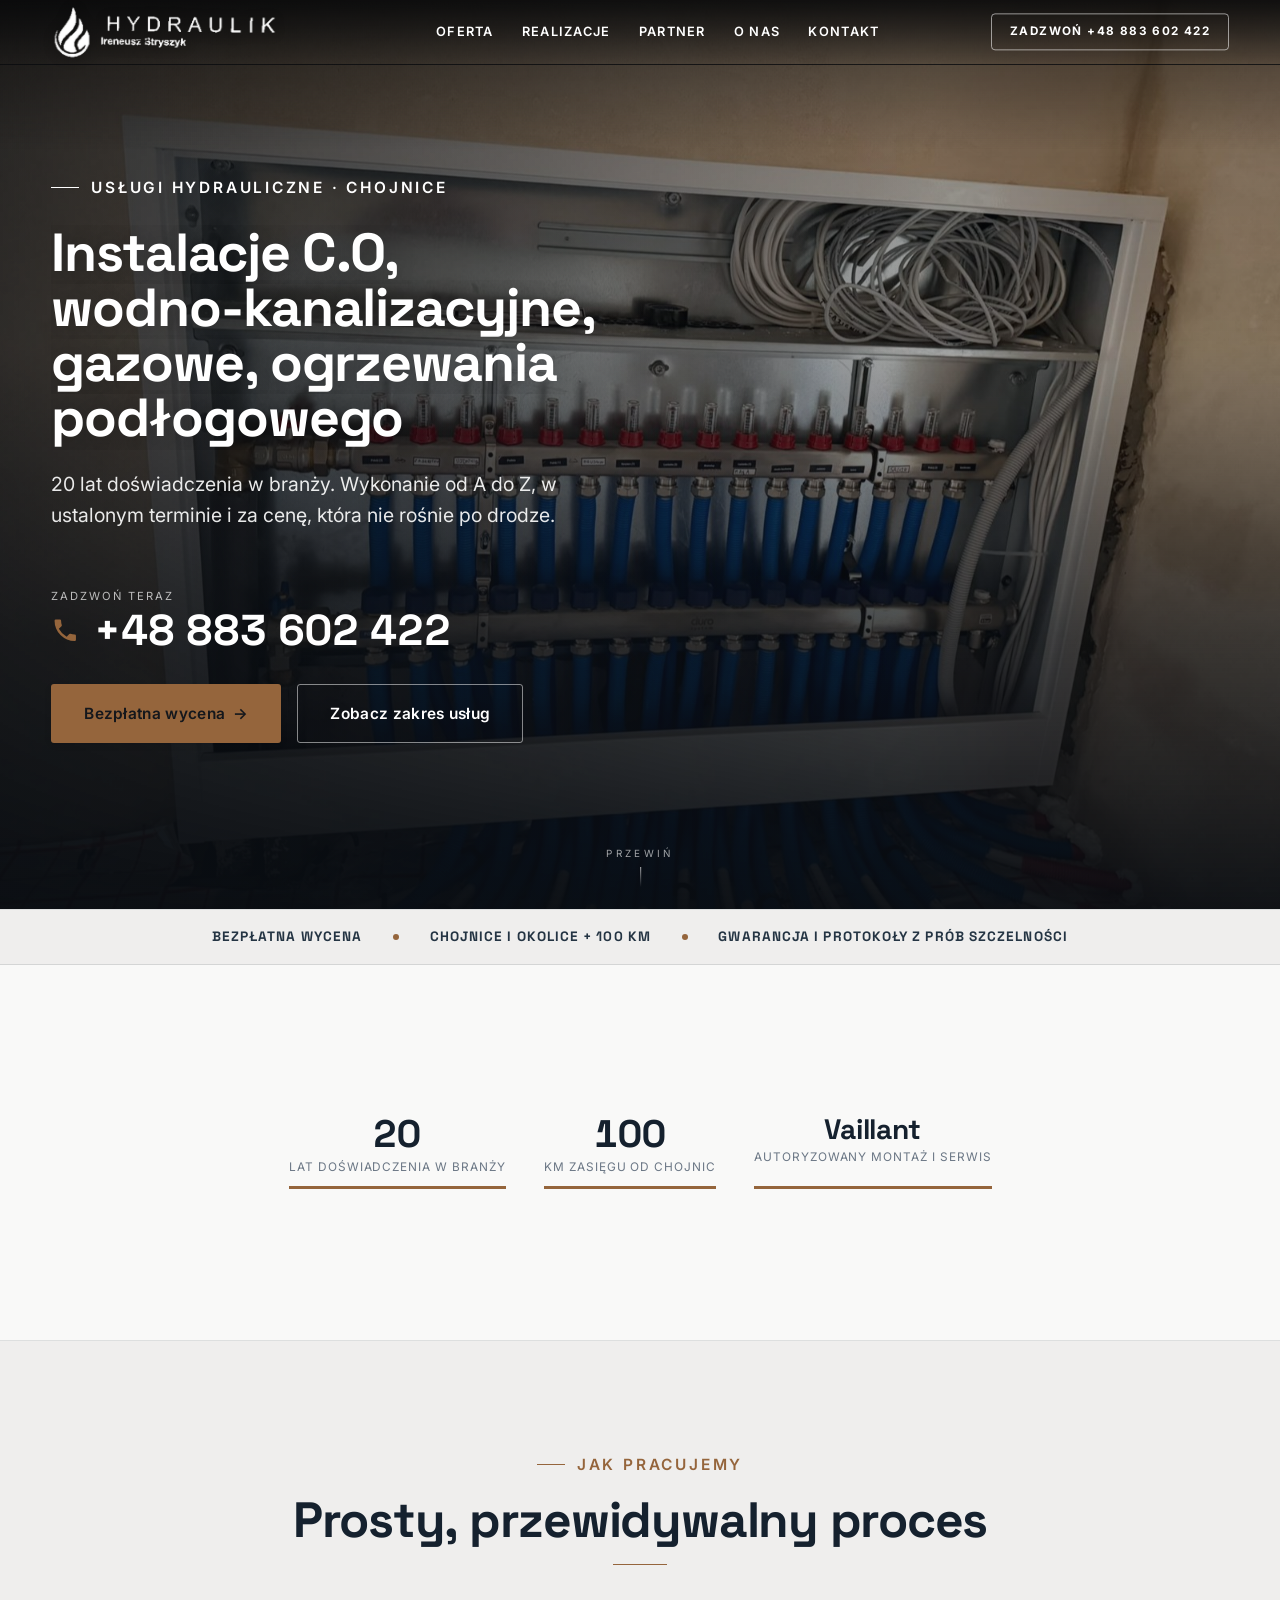
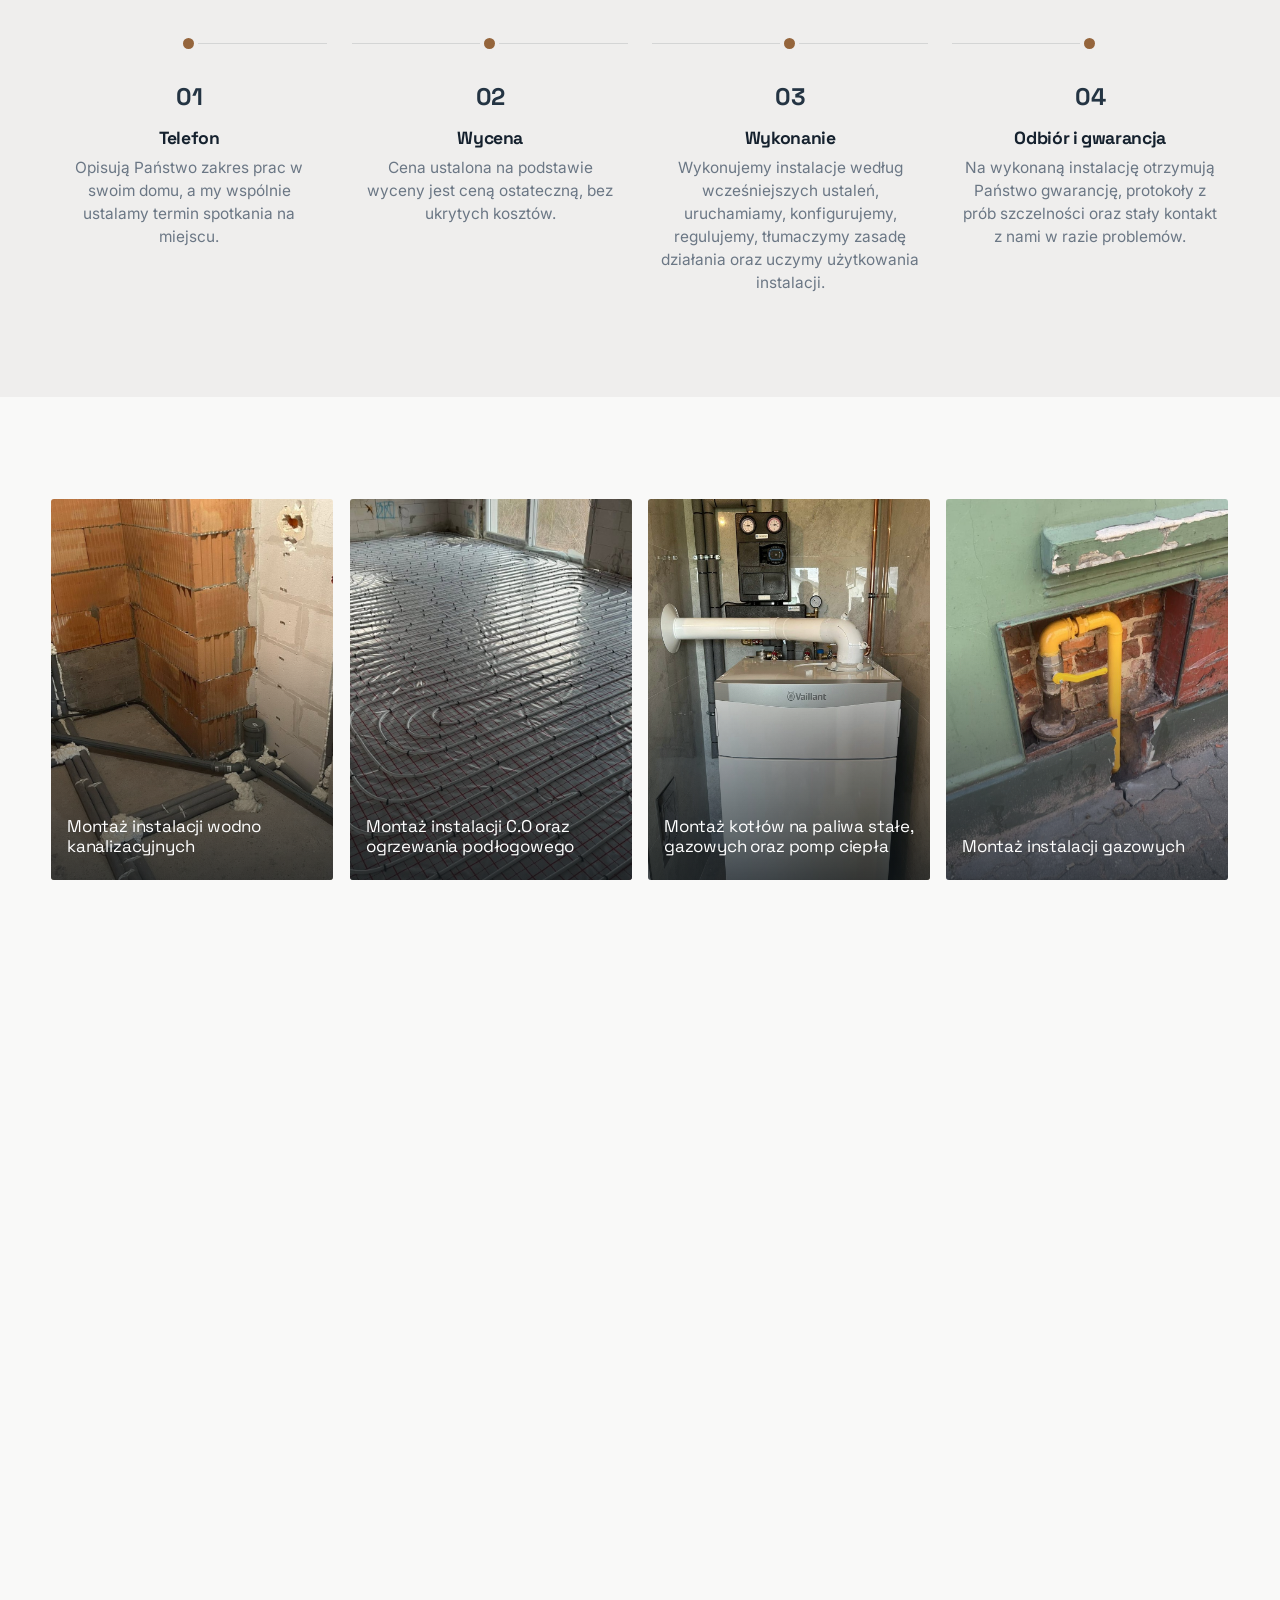
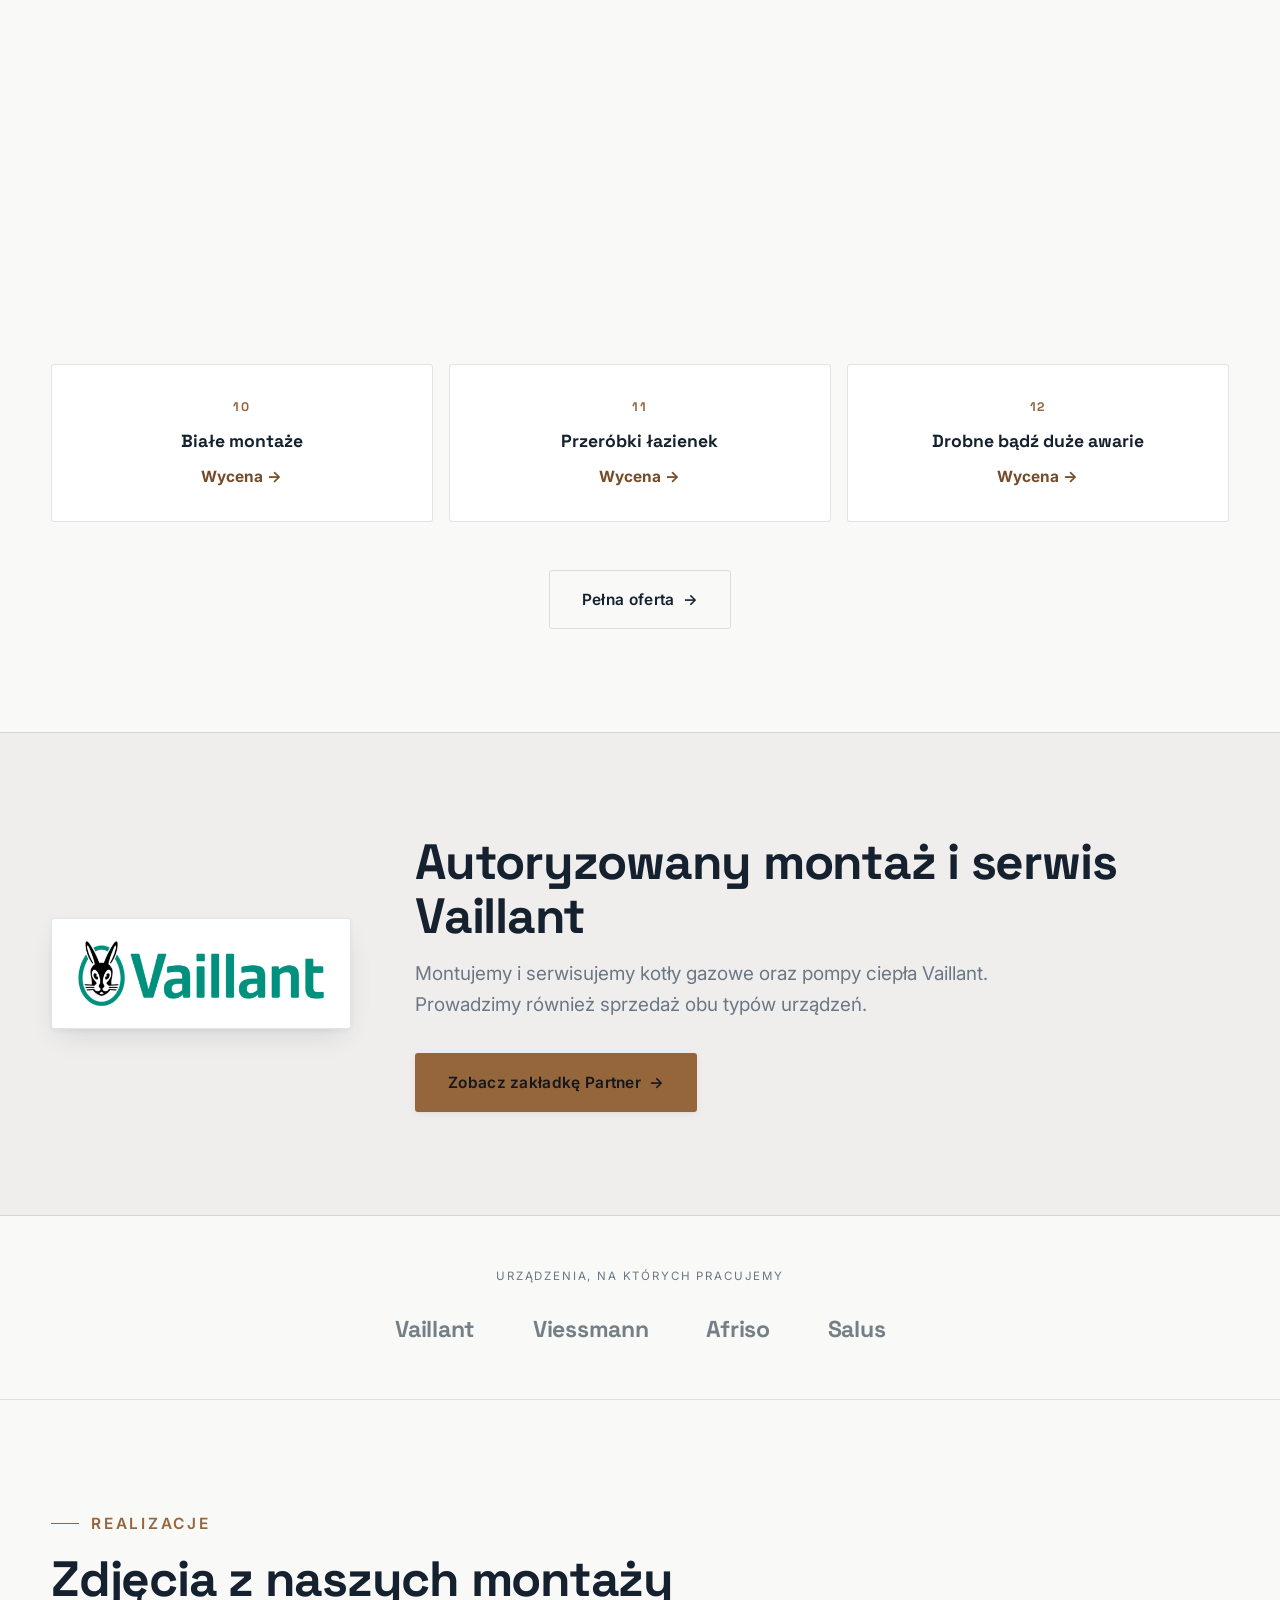
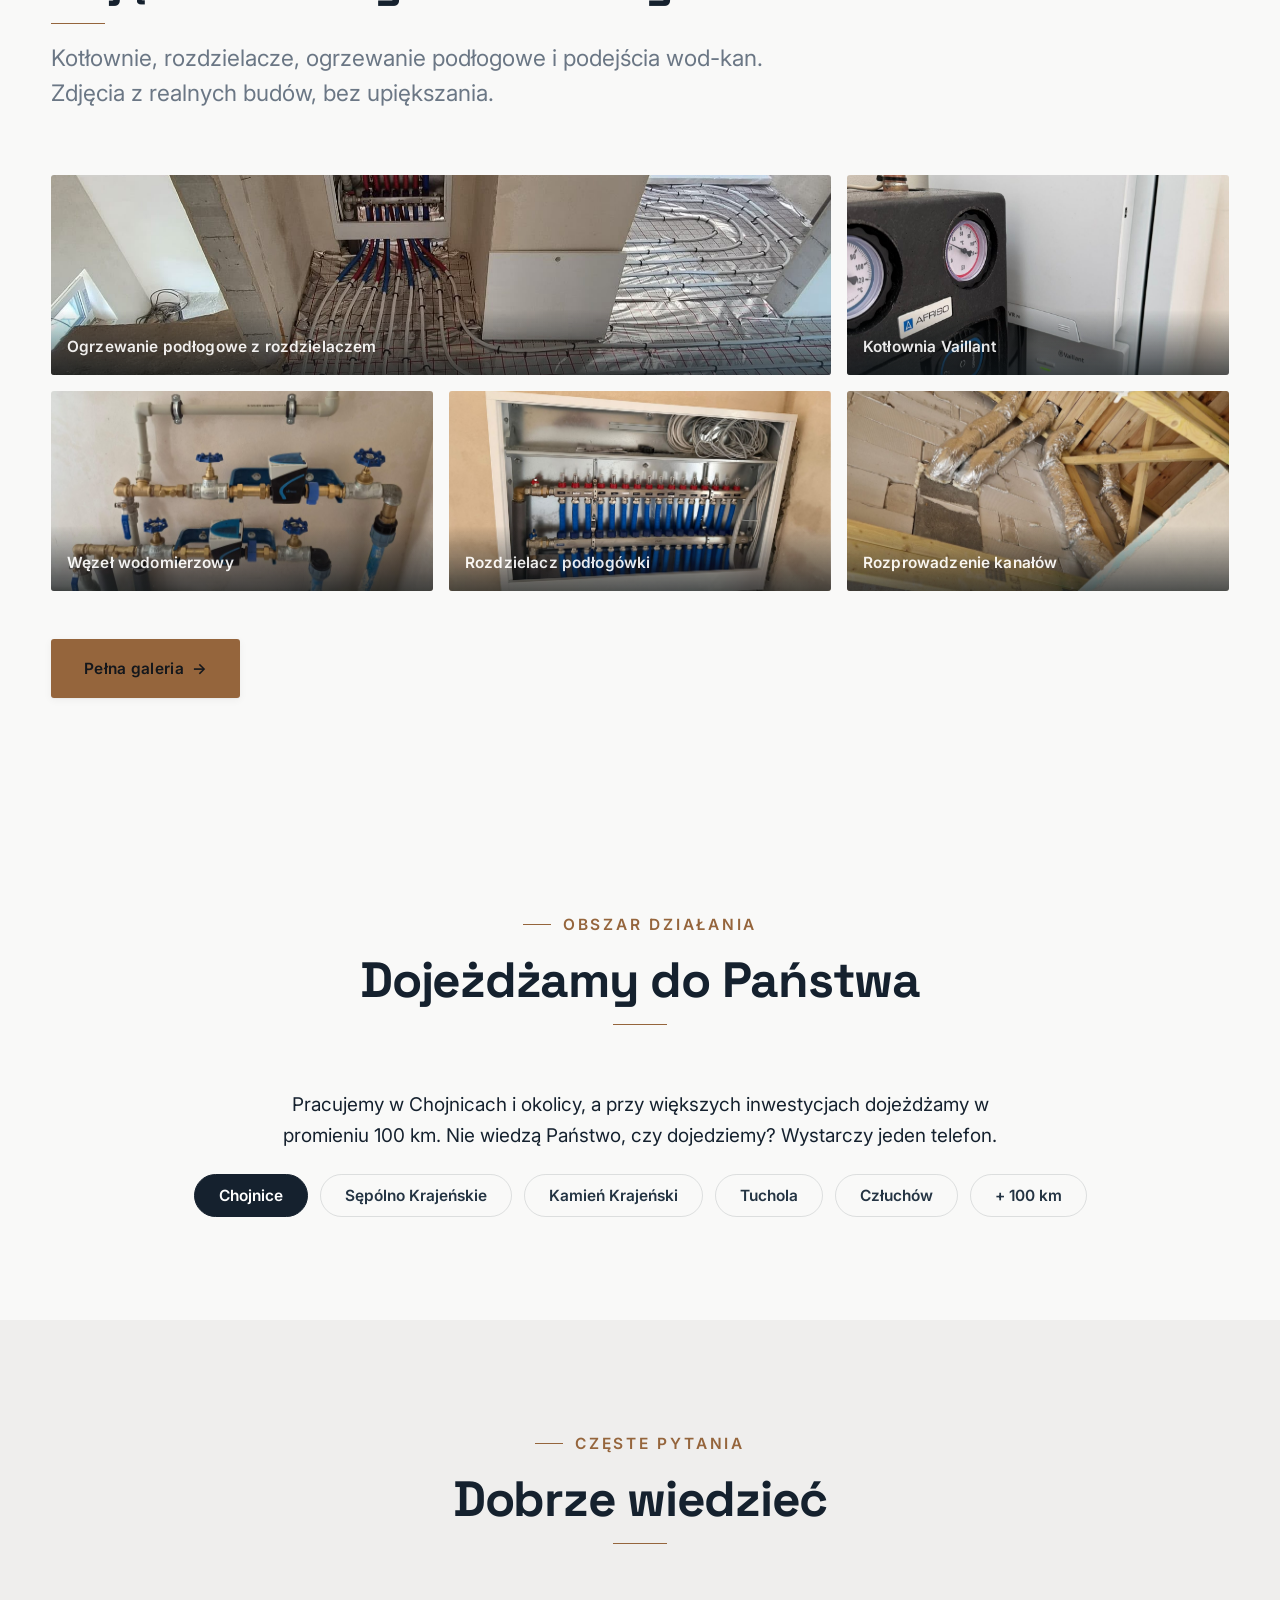
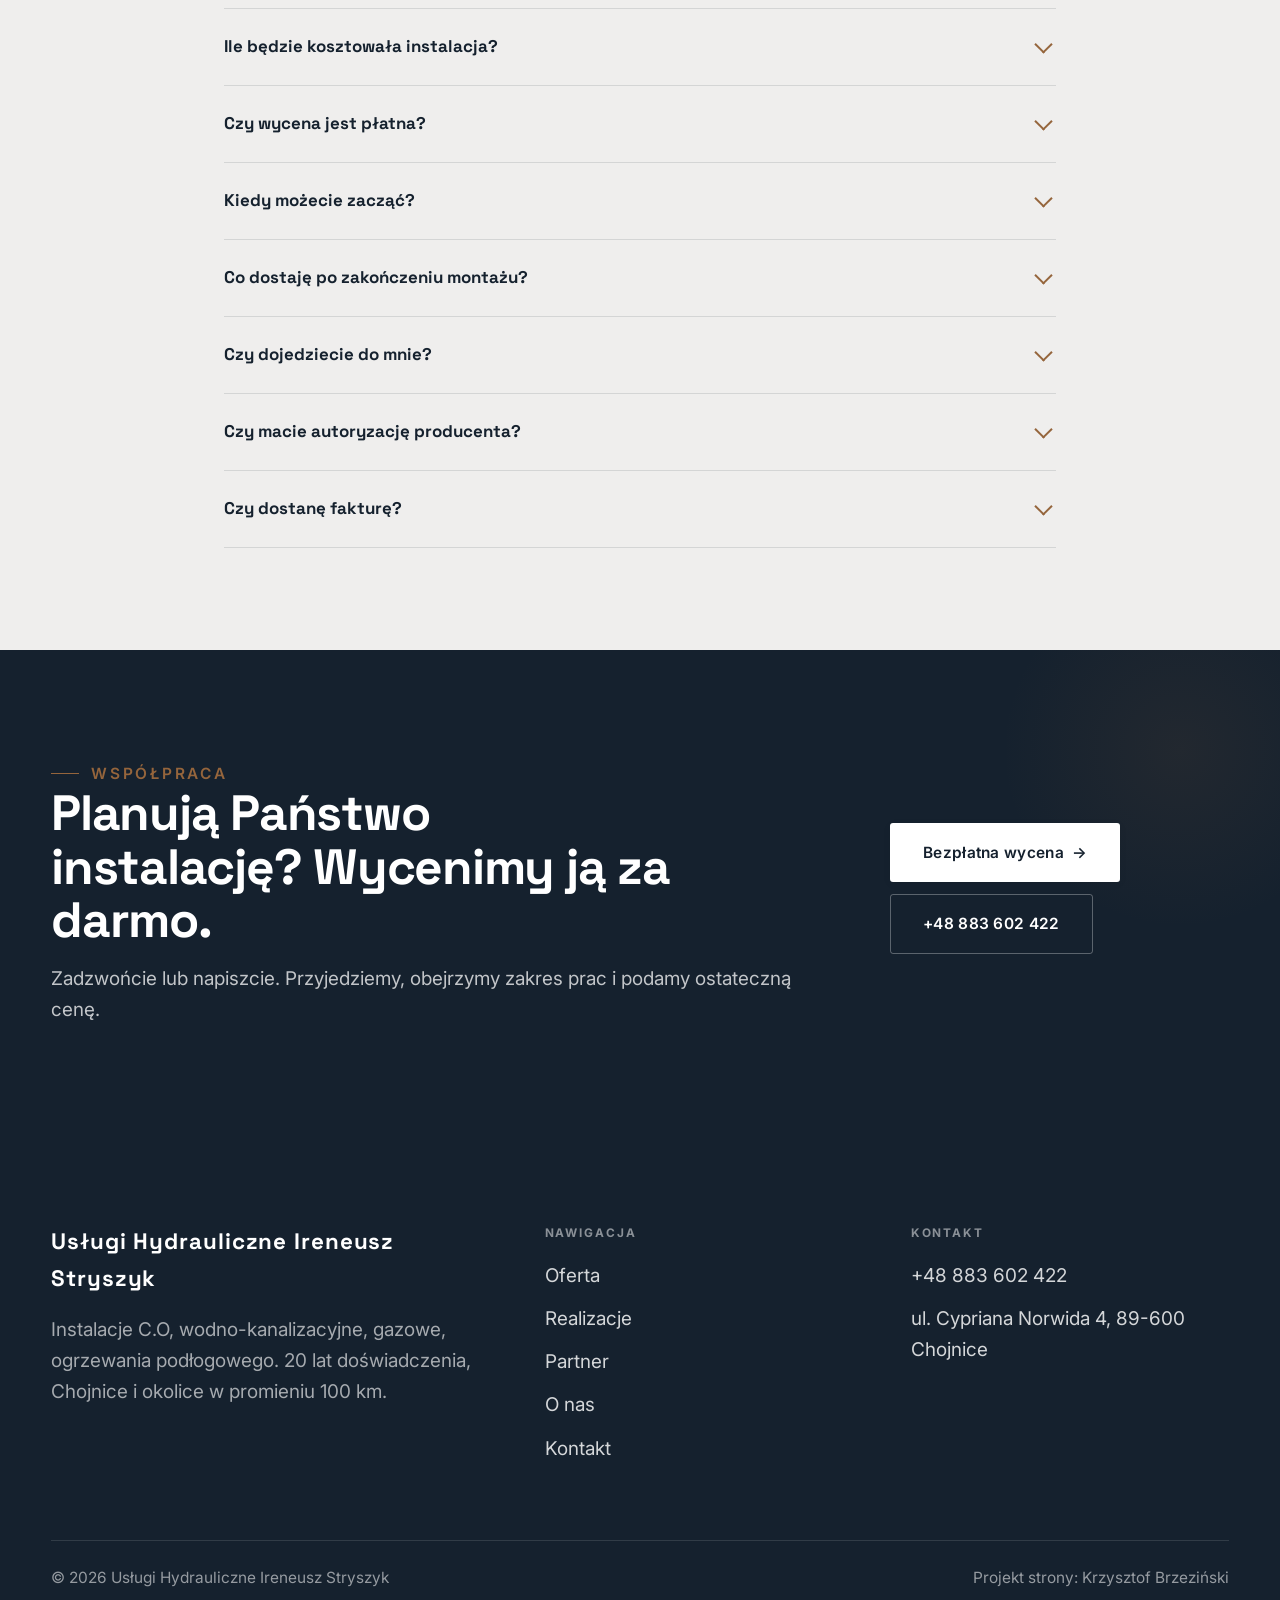
==== commit 21b48775: "Podpis w powiekszeniu: tytul certyfikatu oddzielony od daty Co-Authored-By: Claude Opus 5 (1M contex" ====
--- a/index.html
+++ b/index.html
@@ -34,7 +34,7 @@
 "description":"Instalacje C.O, wodno-kanalizacyjne, gazowe i ogrzewania podłogowego. Montaż kotłów gazowych, na pellet i stałopalnych, pomp ciepła. Autoryzowany montaż i serwis Vaillant.",
 "makesOffer":[{"@type":"Offer","itemOffered":{"@type":"Service","name":"Instalacje wodno-kanalizacyjne"}},{"@type":"Offer","itemOffered":{"@type":"Service","name":"Instalacje C.O"}},{"@type":"Offer","itemOffered":{"@type":"Service","name":"Instalacje ogrzewania podłogowego"}},{"@type":"Offer","itemOffered":{"@type":"Service","name":"Montaż kotłów gazowych"}},{"@type":"Offer","itemOffered":{"@type":"Service","name":"Montaż pomp ciepła"}},{"@type":"Offer","itemOffered":{"@type":"Service","name":"Montaż instalacji gazowych"}}]}
 </script>
-<link rel="stylesheet" href="assets/styles.css?v=20260729e">
+<link rel="stylesheet" href="assets/styles.css?v=20260729f">
 </head>
 <body>
 
@@ -238,6 +238,6 @@
 </footer>
 <div class="sticky-call"><a class="sc-call" href="tel:+48883602422"><svg class="ico-tel" width="16" height="16" viewBox="0 0 24 24" fill="none" aria-hidden="true"><path d="M6.6 10.8a15.5 15.5 0 0 0 6.6 6.6l2.2-2.2a1 1 0 0 1 1-.24 11.4 11.4 0 0 0 3.6.58 1 1 0 0 1 1 1V20a1 1 0 0 1-1 1A17 17 0 0 1 3 4a1 1 0 0 1 1-1h3.5a1 1 0 0 1 1 1c0 1.25.2 2.46.58 3.6a1 1 0 0 1-.25 1l-2.23 2.2Z" fill="currentColor"/></svg> Zadzwoń</a><a class="sc-quote" href="kontakt.html">Bezpłatna wycena</a></div>
 
-<script src="assets/main.js?v=20260729e"></script>
+<script src="assets/main.js?v=20260729f"></script>
 </body>
 </html>
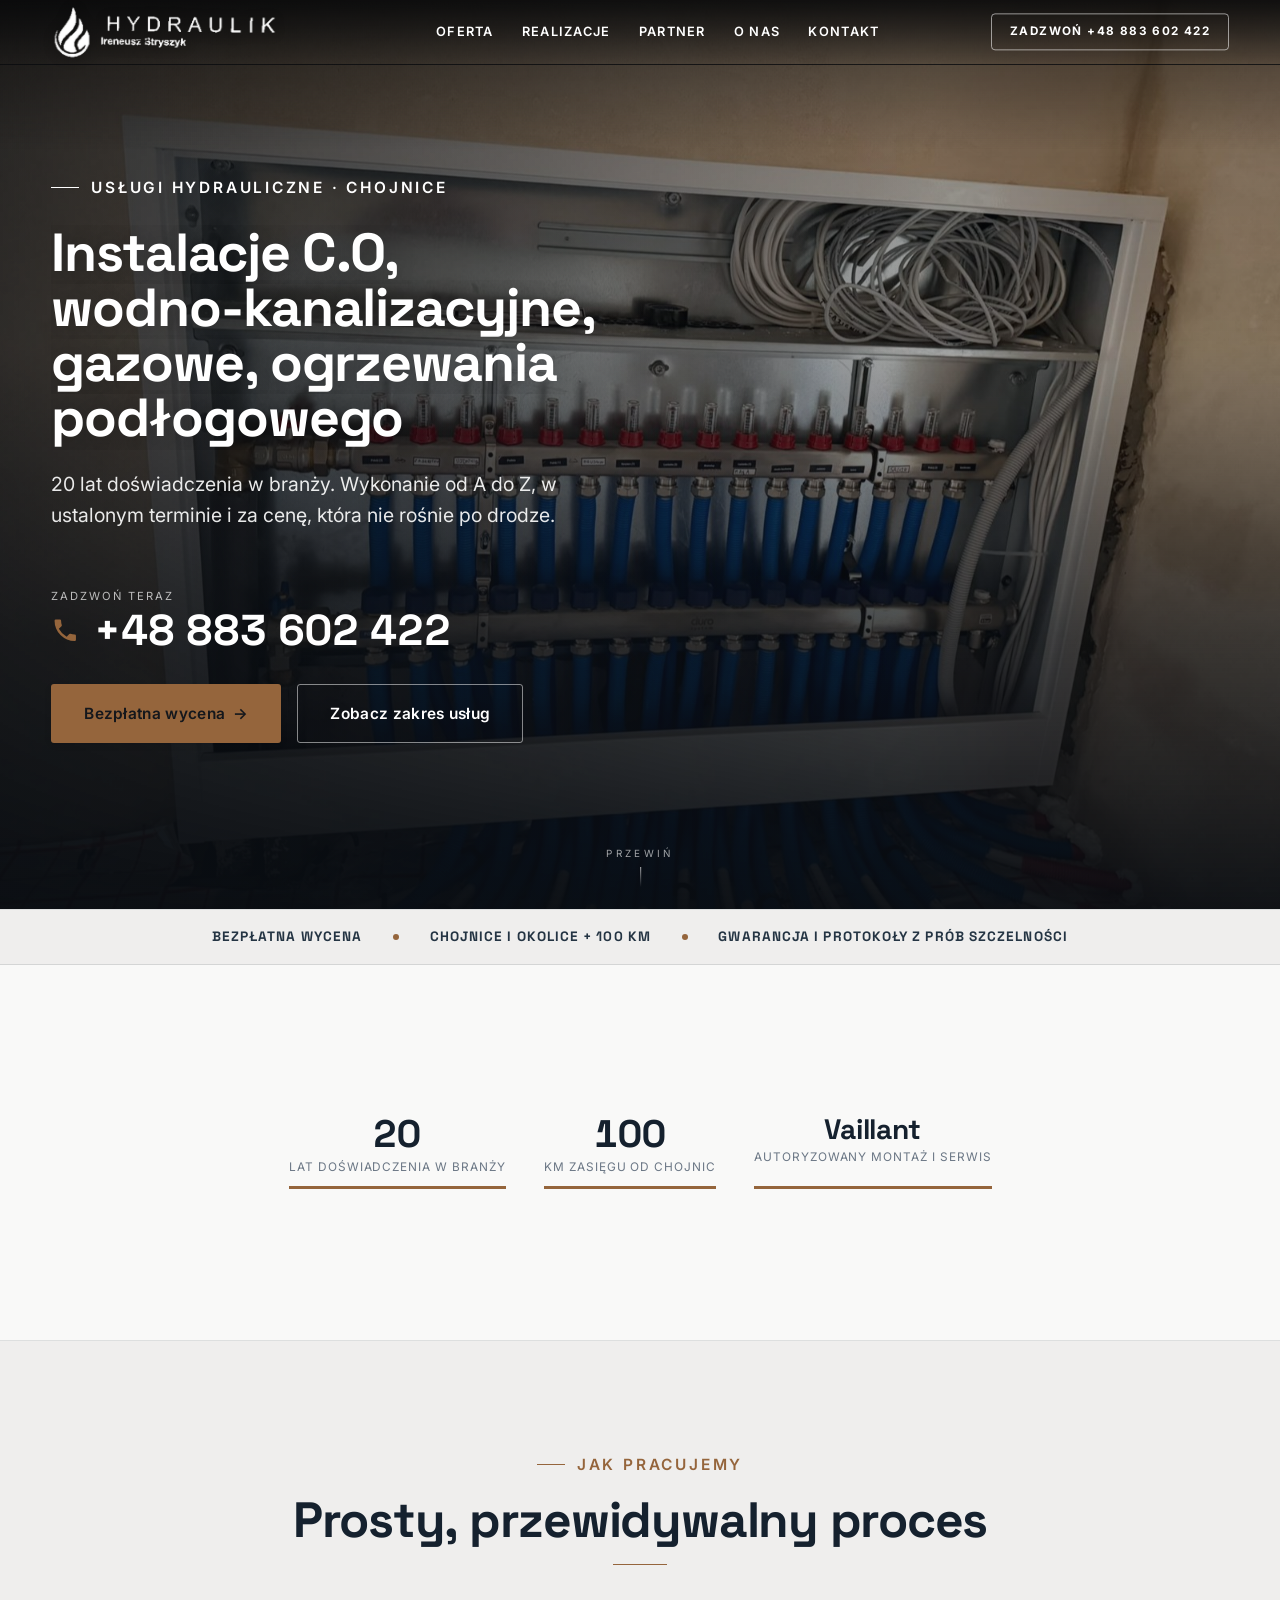
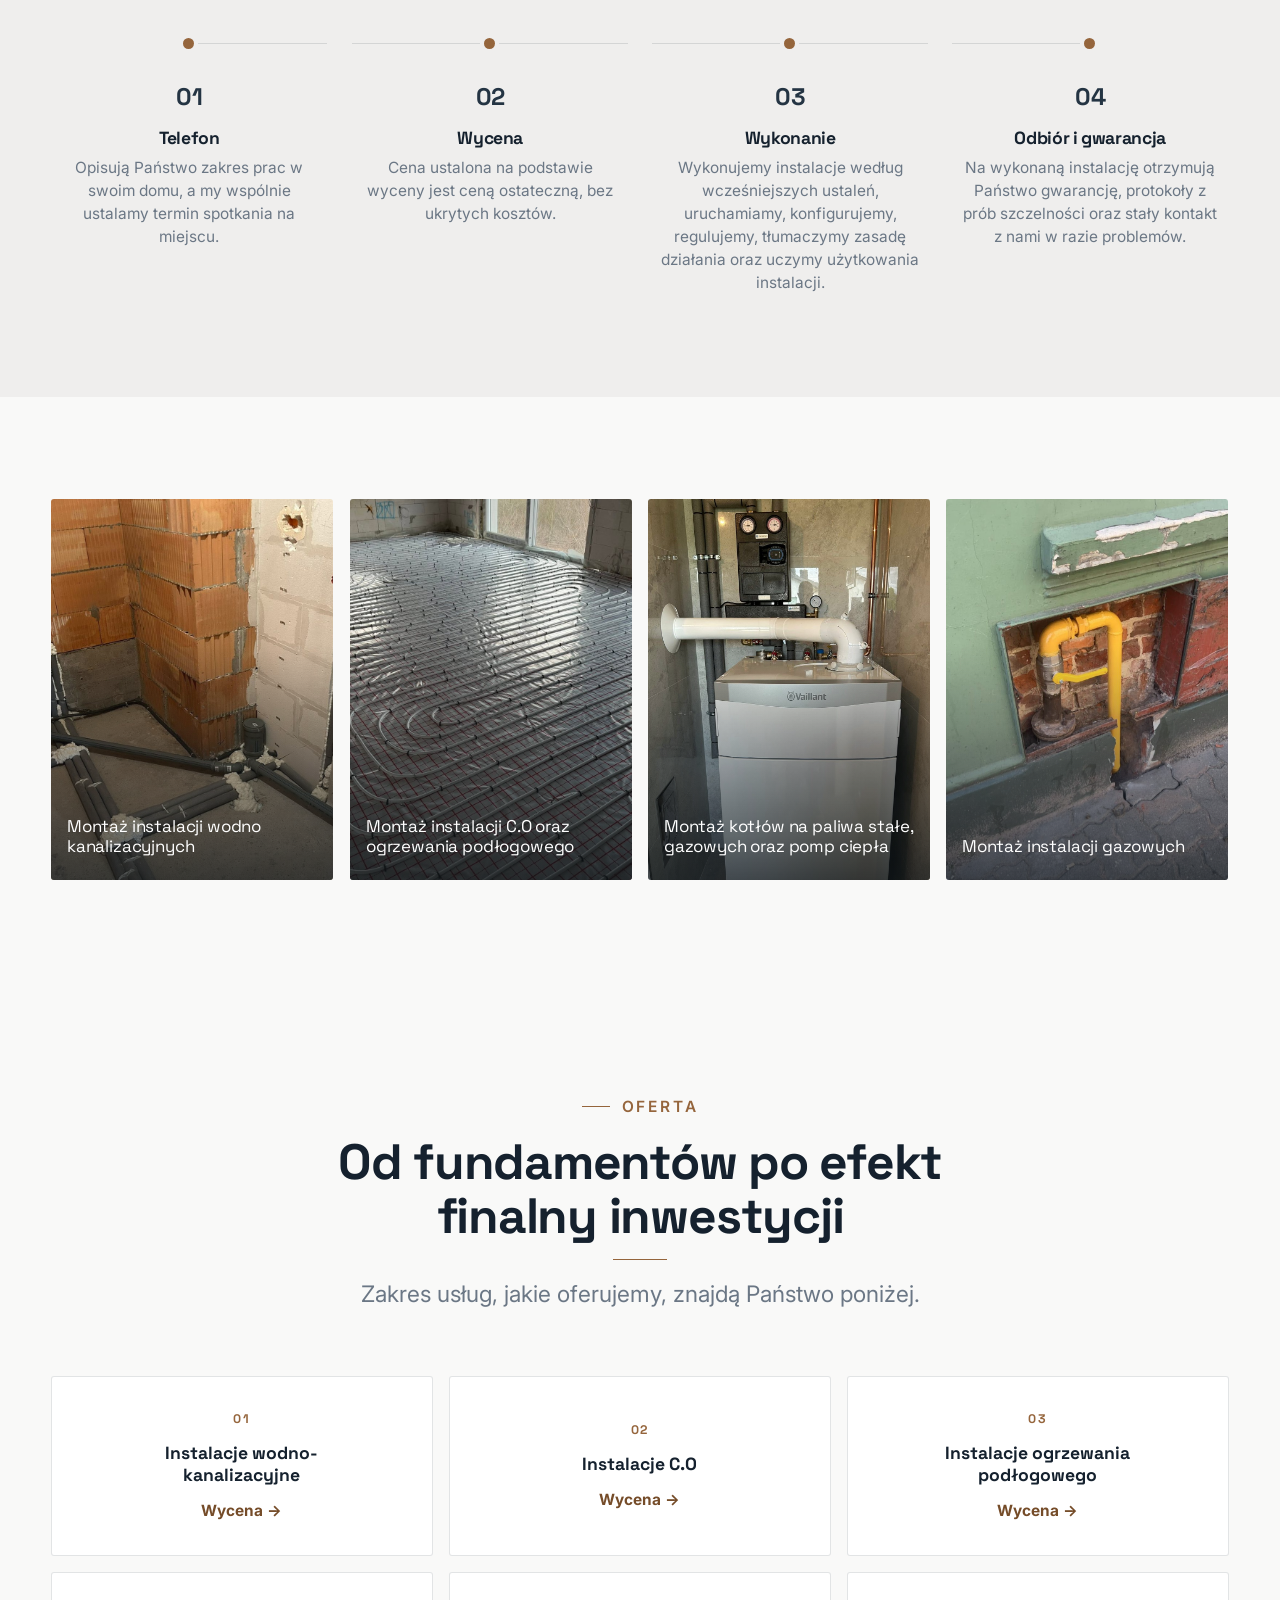
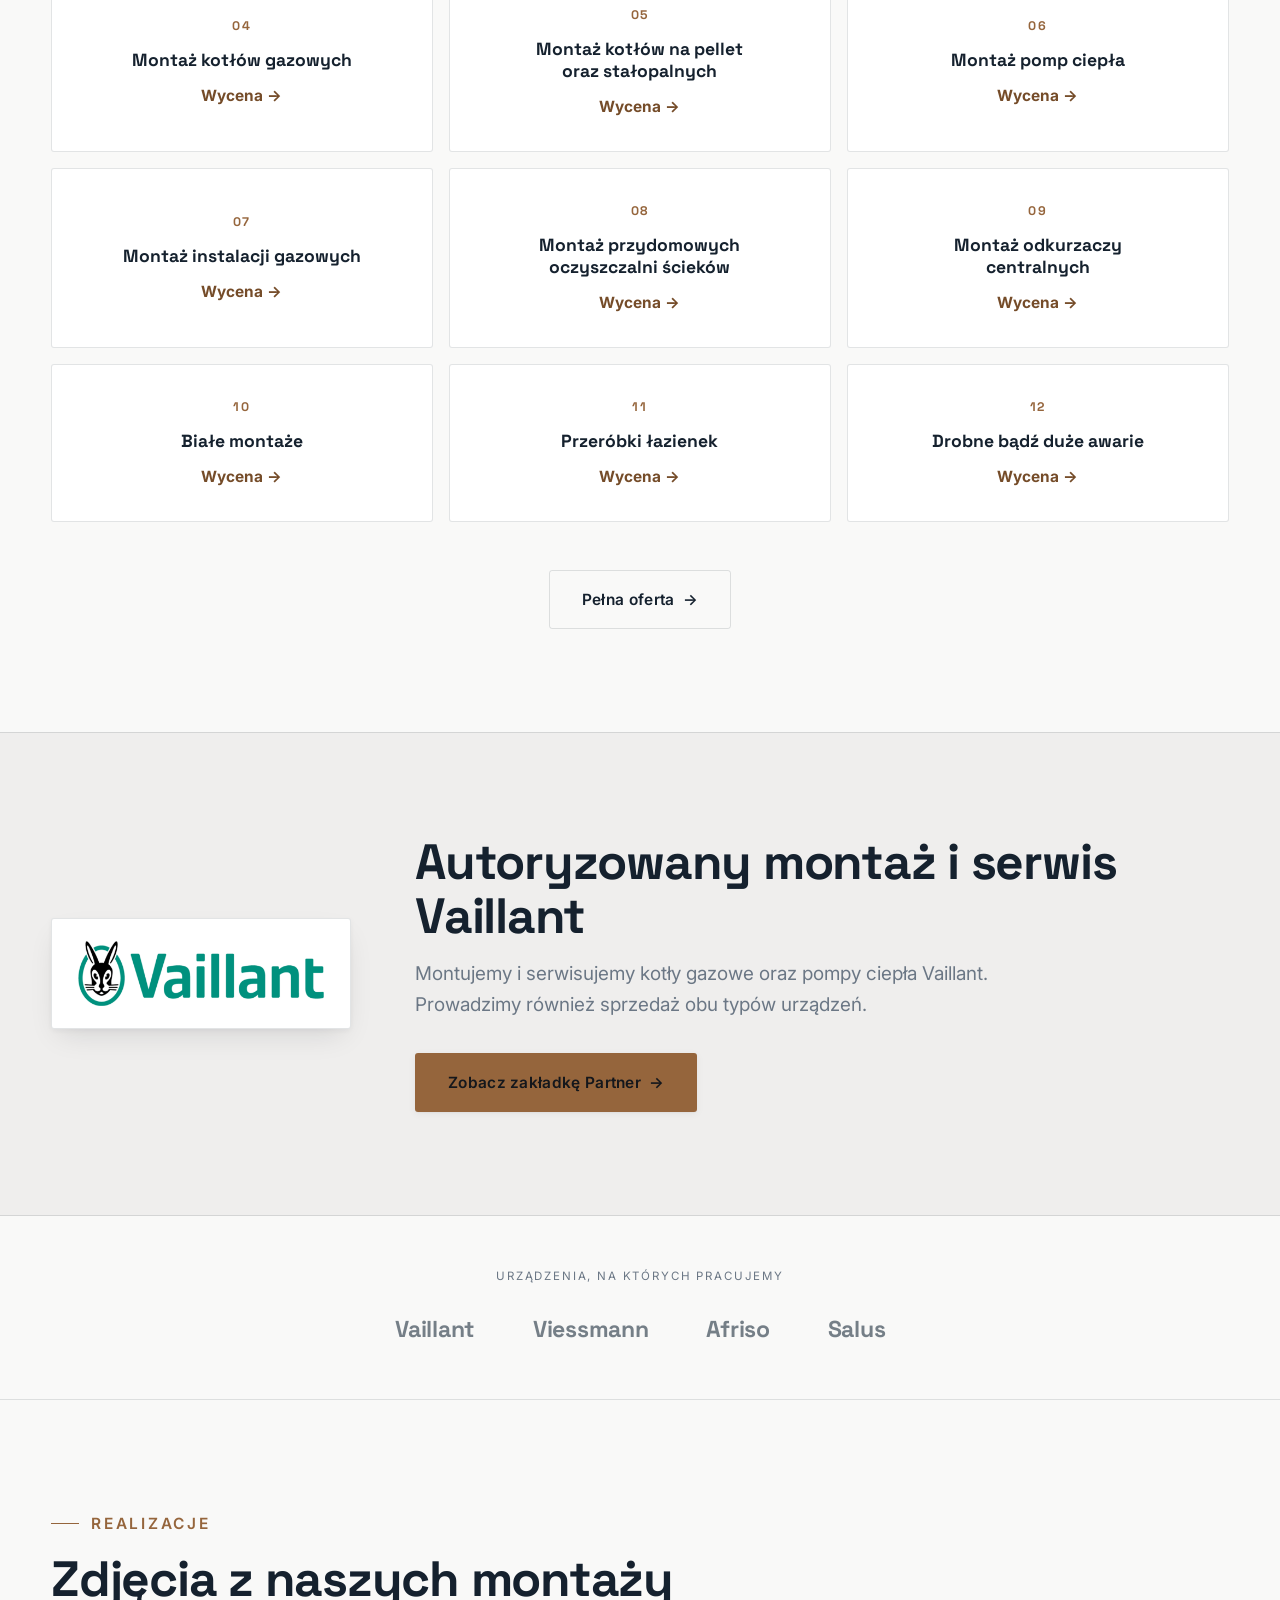
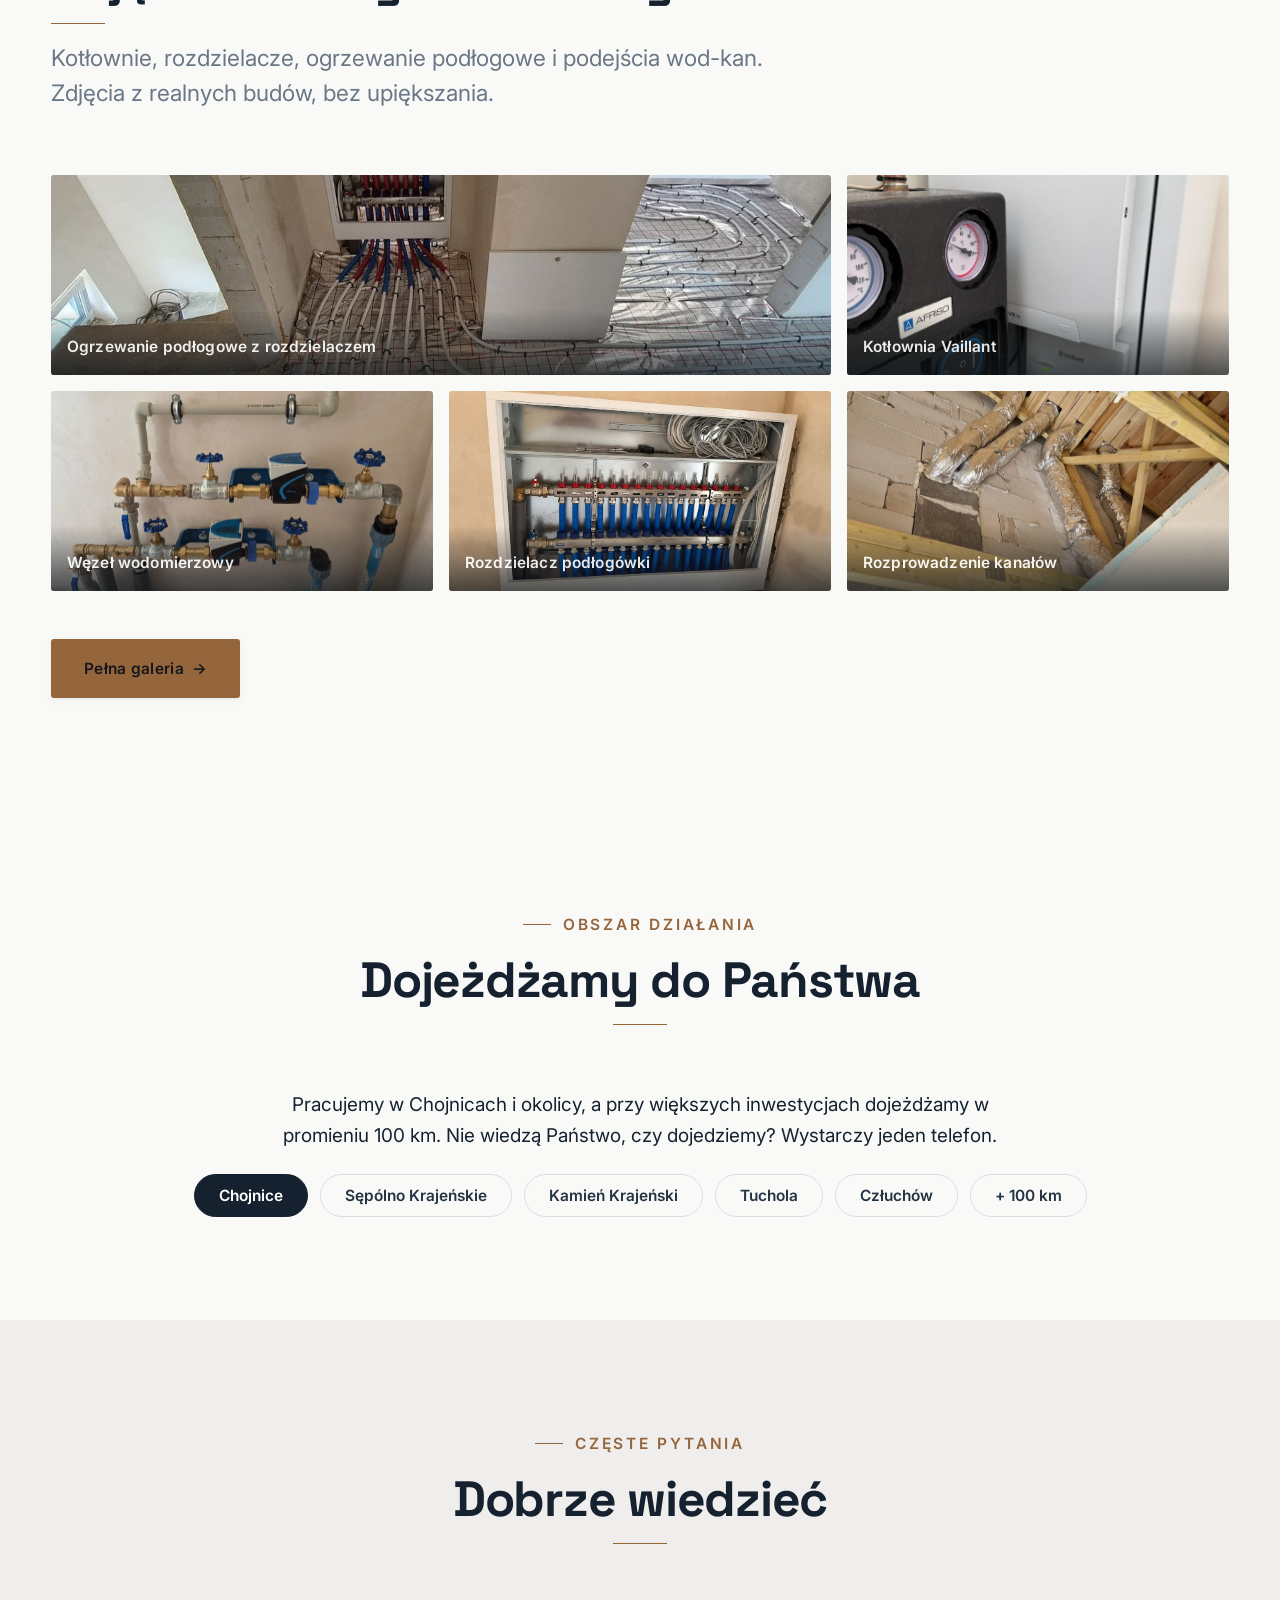
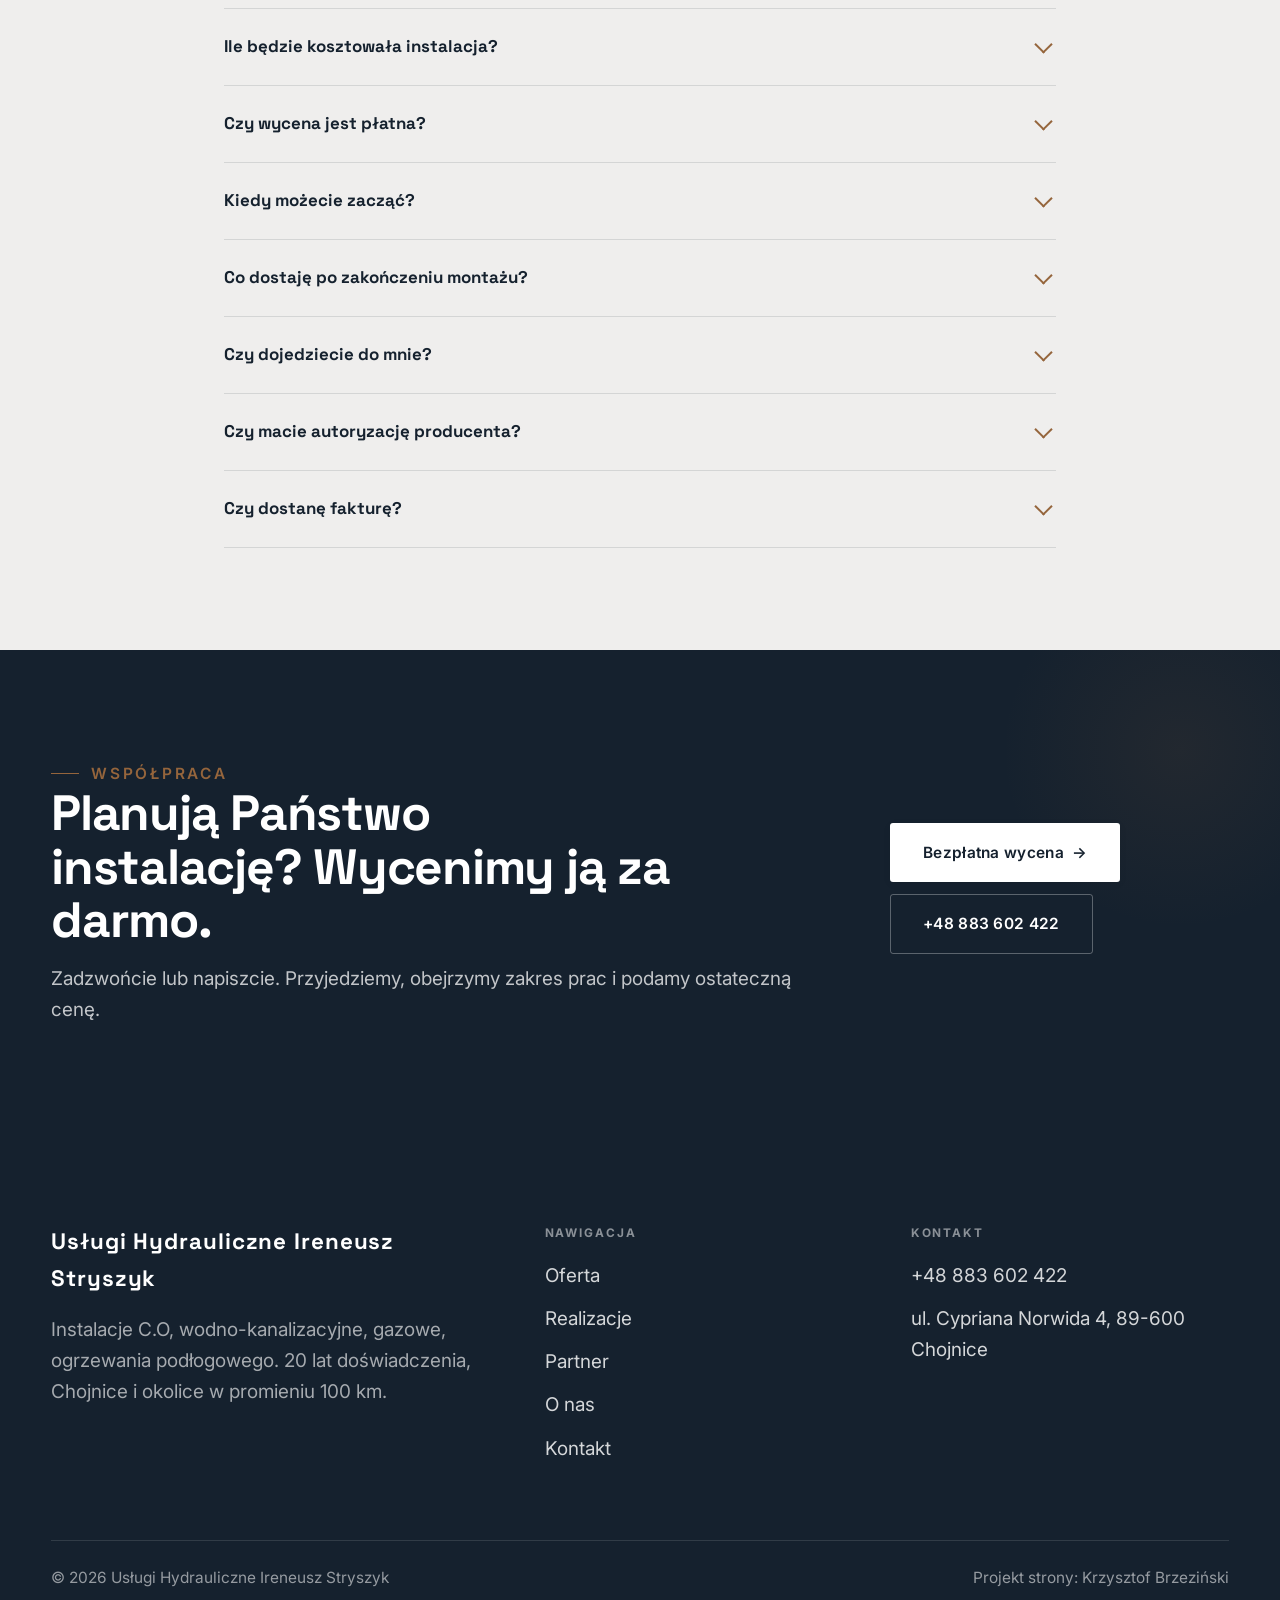
==== commit 6163bbe2: "Galeria realizacji: koniec dziur przy przewijaniu - atrybuty width/height na wszystkich zdjeciach (p" ====
--- a/index.html
+++ b/index.html
@@ -34,13 +34,13 @@
 "description":"Instalacje C.O, wodno-kanalizacyjne, gazowe i ogrzewania podłogowego. Montaż kotłów gazowych, na pellet i stałopalnych, pomp ciepła. Autoryzowany montaż i serwis Vaillant.",
 "makesOffer":[{"@type":"Offer","itemOffered":{"@type":"Service","name":"Instalacje wodno-kanalizacyjne"}},{"@type":"Offer","itemOffered":{"@type":"Service","name":"Instalacje C.O"}},{"@type":"Offer","itemOffered":{"@type":"Service","name":"Instalacje ogrzewania podłogowego"}},{"@type":"Offer","itemOffered":{"@type":"Service","name":"Montaż kotłów gazowych"}},{"@type":"Offer","itemOffered":{"@type":"Service","name":"Montaż pomp ciepła"}},{"@type":"Offer","itemOffered":{"@type":"Service","name":"Montaż instalacji gazowych"}}]}
 </script>
-<link rel="stylesheet" href="assets/styles.css?v=20260729f">
+<link rel="stylesheet" href="assets/styles.css?v=20260729j">
 </head>
 <body>
 
 <header class="nav">
   <div class="wrap nav-inner">
-    <a class="brand brand-has-logo" href="index.html"><img class="brand-logo" src="img/logo.png" alt="Usługi Hydrauliczne Ireneusz Stryszyk"></a>
+    <a class="brand brand-has-logo" href="index.html"><img width="1990" height="560" class="brand-logo" src="img/logo.png" alt="Usługi Hydrauliczne Ireneusz Stryszyk"></a>
     <nav class="nav-links">
       <a href="oferta.html">Oferta</a>
       <a href="realizacje.html">Realizacje</a>
@@ -54,7 +54,7 @@
 </header>
 
 <section class="hero-cine">
-  <img src="img/hero-cine.jpg" data-rotate="img/hero-wezel.jpg|img/foto/f13.jpg|img/foto/f45.jpg" alt="Usługi Hydrauliczne Ireneusz Stryszyk - instalacje C.O, wod-kan i gazowe">
+  <img width="1600" height="1200" src="img/hero-cine.jpg" data-rotate="img/hero-wezel.jpg|img/foto/f13.jpg|img/foto/f45.jpg" alt="Usługi Hydrauliczne Ireneusz Stryszyk - instalacje C.O, wod-kan i gazowe">
   <div class="wrap">
     <div class="hero-copy">
       <span class="eyebrow">Usługi hydrauliczne · Chojnice</span>
@@ -100,10 +100,10 @@
 <section class="gateways-band">
   <div class="wrap">
     <div class="gateways g4">
-      <a href="oferta.html" class="gateway reveal"><img src="img/uslugi/wod-kan.jpg" alt="Montaż instalacji wodno kanalizacyjnych" loading="lazy"><span class="g-ttl">Montaż instalacji wodno kanalizacyjnych</span></a>
-      <a href="oferta.html" class="gateway reveal"><img src="img/uslugi/co-podlogowka.jpg" alt="Montaż instalacji C.O oraz ogrzewania podłogowego" loading="lazy"><span class="g-ttl">Montaż instalacji C.O oraz ogrzewania podłogowego</span></a>
-      <a href="oferta.html" class="gateway reveal"><img src="img/uslugi/kotly.jpg" alt="Montaż kotłów na paliwa stałe, gazowych oraz pomp ciepła" loading="lazy"><span class="g-ttl">Montaż kotłów na paliwa stałe, gazowych oraz pomp ciepła</span></a>
-      <a href="oferta.html" class="gateway reveal"><img src="img/uslugi/gaz.jpg" alt="Montaż instalacji gazowych" loading="lazy"><span class="g-ttl">Montaż instalacji gazowych</span></a>
+      <a href="oferta.html" class="gateway reveal"><img width="1600" height="1200" src="img/uslugi/wod-kan.jpg" alt="Montaż instalacji wodno kanalizacyjnych" loading="lazy"><span class="g-ttl">Montaż instalacji wodno kanalizacyjnych</span></a>
+      <a href="oferta.html" class="gateway reveal"><img width="1600" height="1200" src="img/uslugi/co-podlogowka.jpg" alt="Montaż instalacji C.O oraz ogrzewania podłogowego" loading="lazy"><span class="g-ttl">Montaż instalacji C.O oraz ogrzewania podłogowego</span></a>
+      <a href="oferta.html" class="gateway reveal"><img width="1200" height="1600" src="img/uslugi/kotly.jpg" alt="Montaż kotłów na paliwa stałe, gazowych oraz pomp ciepła" loading="lazy"><span class="g-ttl">Montaż kotłów na paliwa stałe, gazowych oraz pomp ciepła</span></a>
+      <a href="oferta.html" class="gateway reveal"><img width="900" height="1600" src="img/uslugi/gaz.jpg" alt="Montaż instalacji gazowych" loading="lazy"><span class="g-ttl">Montaż instalacji gazowych</span></a>
     </div>
   </div>
 </section>
@@ -134,7 +134,7 @@
 <section class="partner-band">
   <div class="wrap">
     <div class="pb-inner reveal">
-      <img class="pb-logo" src="img/vaillant-logo.png" alt="Vaillant" loading="lazy">
+      <img width="900" height="236" class="pb-logo" src="img/vaillant-logo.png" alt="Vaillant" loading="lazy">
       <div class="pb-copy">
         <h2>Autoryzowany montaż i serwis Vaillant</h2>
         <p>Montujemy i serwisujemy kotły gazowe oraz pompy ciepła Vaillant. Prowadzimy również sprzedaż obu typów urządzeń.</p>
@@ -159,11 +159,11 @@
       <p>Kotłownie, rozdzielacze, ogrzewanie podłogowe i podejścia wod-kan. Zdjęcia z realnych budów, bez upiększania.</p>
     </div>
     <div class="gallery">
-      <div class="tile t-two3 reveal"><img src="img/foto/f13.jpg" alt="Ogrzewanie podłogowe z rozdzielaczem" loading="lazy"><div class="cap">Ogrzewanie podłogowe z rozdzielaczem</div></div>
-      <div class="tile t-third reveal"><img src="img/foto/f26.jpg" alt="Kotłownia Vaillant" loading="lazy"><div class="cap">Kotłownia Vaillant</div></div>
-      <div class="tile t-third reveal"><img src="img/foto/f09.jpg" alt="Węzeł wodomierzowy" loading="lazy"><div class="cap">Węzeł wodomierzowy</div></div>
-      <div class="tile t-third reveal"><img src="img/foto/f28.jpg" alt="Rozdzielacz ogrzewania podłogowego" loading="lazy"><div class="cap">Rozdzielacz podłogówki</div></div>
-      <div class="tile t-third reveal"><img src="img/foto/f22.jpg" alt="Rozprowadzenie wentylacji" loading="lazy"><div class="cap">Rozprowadzenie kanałów</div></div>
+      <div class="tile t-two3 reveal"><img width="1100" height="1100" src="img/foto/f13.jpg" alt="Ogrzewanie podłogowe z rozdzielaczem" loading="lazy"><div class="cap">Ogrzewanie podłogowe z rozdzielaczem</div></div>
+      <div class="tile t-third reveal"><img width="825" height="1100" src="img/foto/f26.jpg" alt="Kotłownia Vaillant" loading="lazy"><div class="cap">Kotłownia Vaillant</div></div>
+      <div class="tile t-third reveal"><img width="1100" height="1100" src="img/foto/f09.jpg" alt="Węzeł wodomierzowy" loading="lazy"><div class="cap">Węzeł wodomierzowy</div></div>
+      <div class="tile t-third reveal"><img width="1100" height="825" src="img/foto/f28.jpg" alt="Rozdzielacz ogrzewania podłogowego" loading="lazy"><div class="cap">Rozdzielacz podłogówki</div></div>
+      <div class="tile t-third reveal"><img width="1100" height="1100" src="img/foto/f22.jpg" alt="Rozprowadzenie wentylacji" loading="lazy"><div class="cap">Rozprowadzenie kanałów</div></div>
     </div>
     <div style="margin-top:var(--space-7)" class="reveal"><a href="realizacje.html" class="btn btn-accent">Pełna galeria <span class="arr">→</span></a></div>
   </div>
@@ -238,6 +238,6 @@
 </footer>
 <div class="sticky-call"><a class="sc-call" href="tel:+48883602422"><svg class="ico-tel" width="16" height="16" viewBox="0 0 24 24" fill="none" aria-hidden="true"><path d="M6.6 10.8a15.5 15.5 0 0 0 6.6 6.6l2.2-2.2a1 1 0 0 1 1-.24 11.4 11.4 0 0 0 3.6.58 1 1 0 0 1 1 1V20a1 1 0 0 1-1 1A17 17 0 0 1 3 4a1 1 0 0 1 1-1h3.5a1 1 0 0 1 1 1c0 1.25.2 2.46.58 3.6a1 1 0 0 1-.25 1l-2.23 2.2Z" fill="currentColor"/></svg> Zadzwoń</a><a class="sc-quote" href="kontakt.html">Bezpłatna wycena</a></div>
 
-<script src="assets/main.js?v=20260729f"></script>
+<script src="assets/main.js?v=20260729j"></script>
 </body>
 </html>
--- a/assets/styles.css
+++ b/assets/styles.css
@@ -998,3 +998,9 @@
 .cert-cap{padding:var(--space-4) var(--space-5) var(--space-5);font-family:var(--font-display);font-weight:600;
   font-size:.92rem;color:var(--ink);text-align:center;line-height:1.35}
 .cert-cap small{display:block;font-family:var(--font-body);font-weight:400;font-size:.78rem;color:var(--muted);margin-top:6px;letter-spacing:.04em}
+
+/* Masonry: zdjecia maja atrybuty width/height, wiec przegladarka trzyma miejsce
+   zanim kadr sie doladuje (wczesniej kolumny "dziurawily sie" przy przewijaniu). */
+/* atrybuty width/height w HTML wystarcza - przegladarka sama trzyma proporcje */
+/* szare tlo pod kafelkiem, zeby przy doladowywaniu nie bylo bialych dziur */
+.gallery-masonry .m-tile{background:var(--paper-3)}
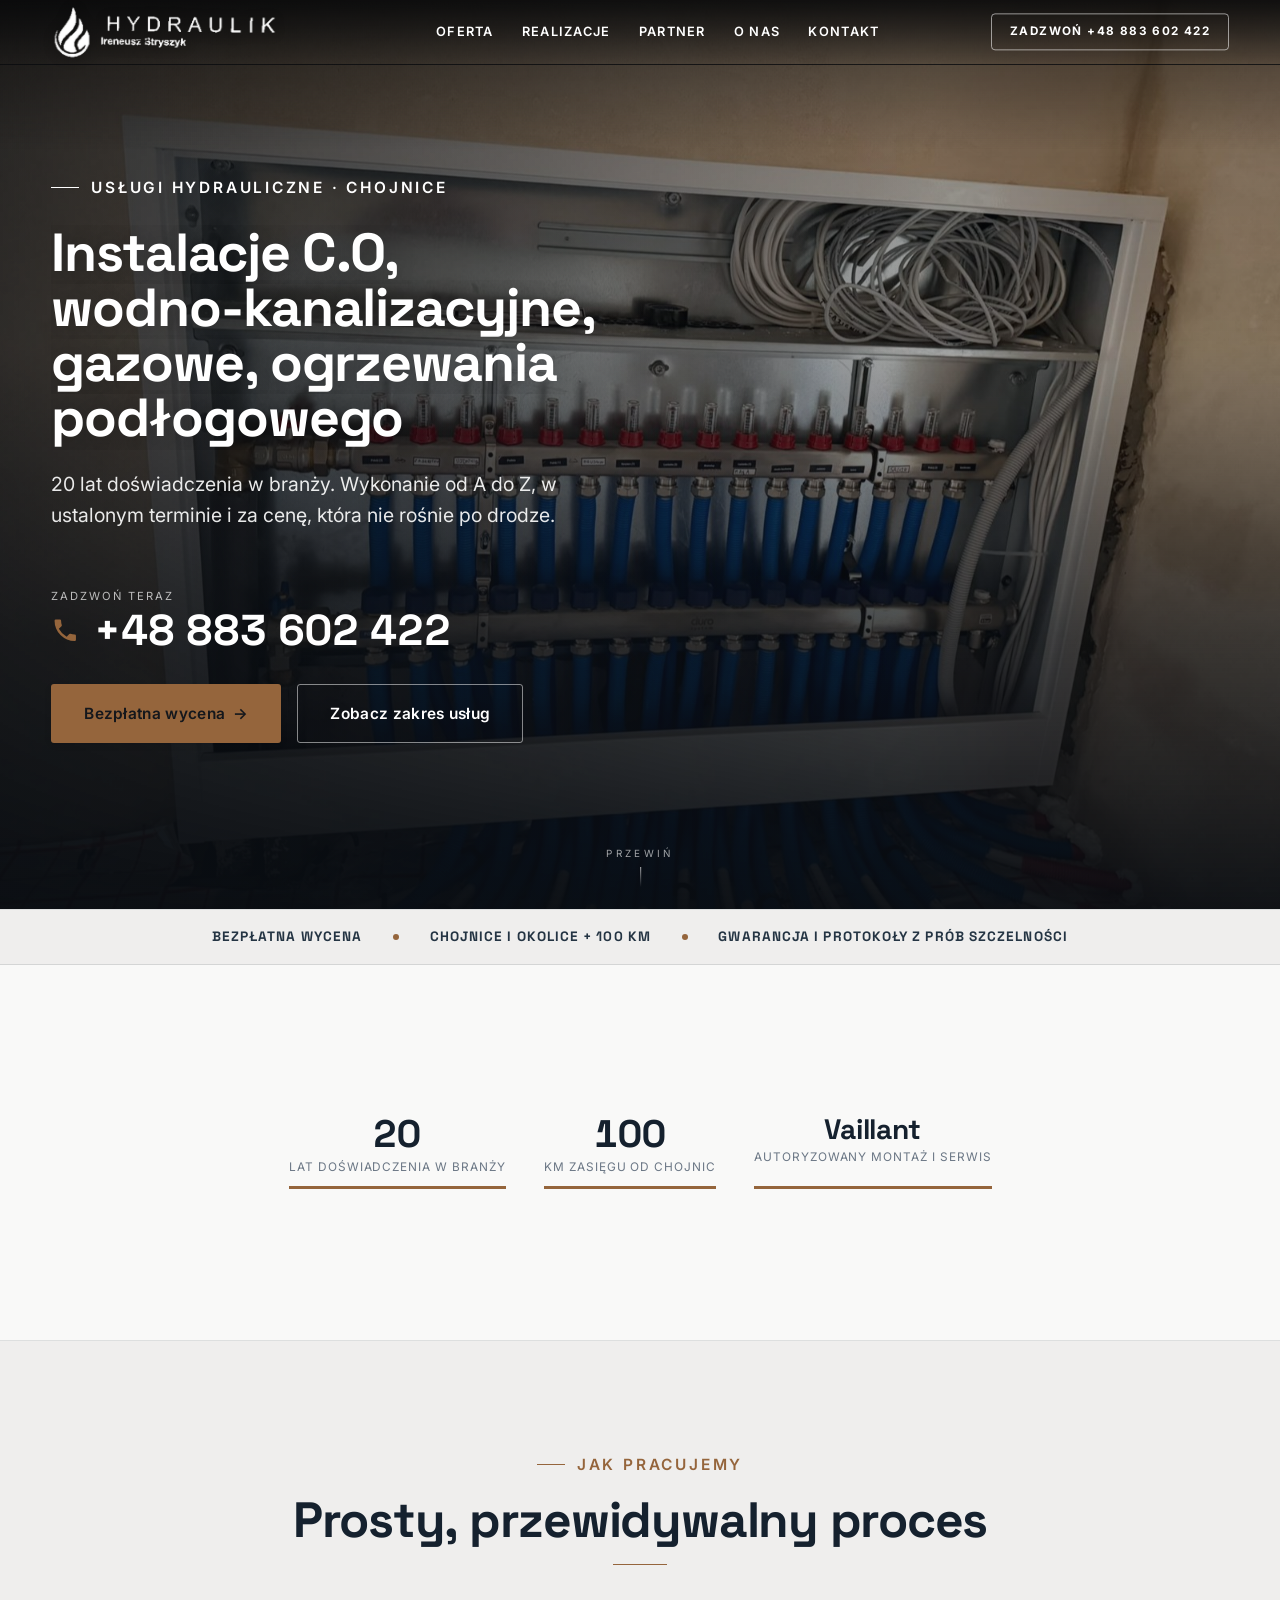
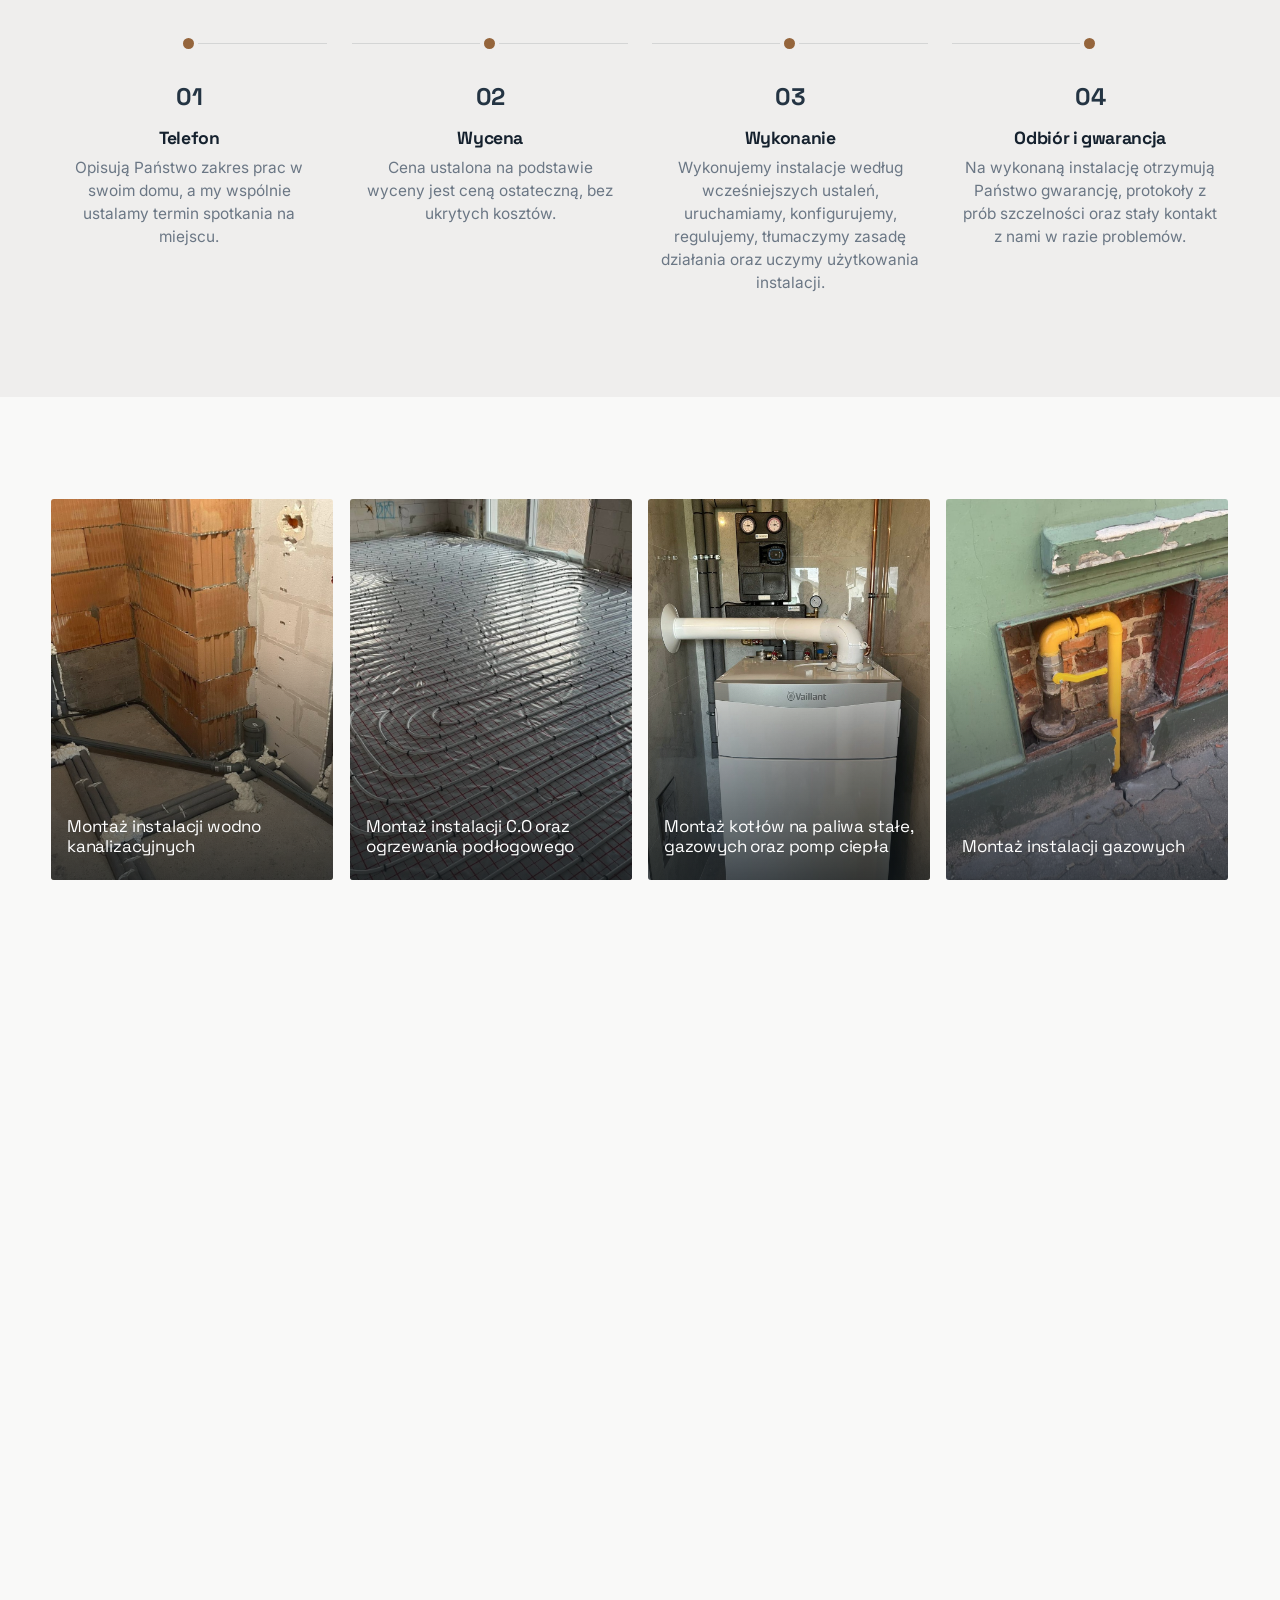
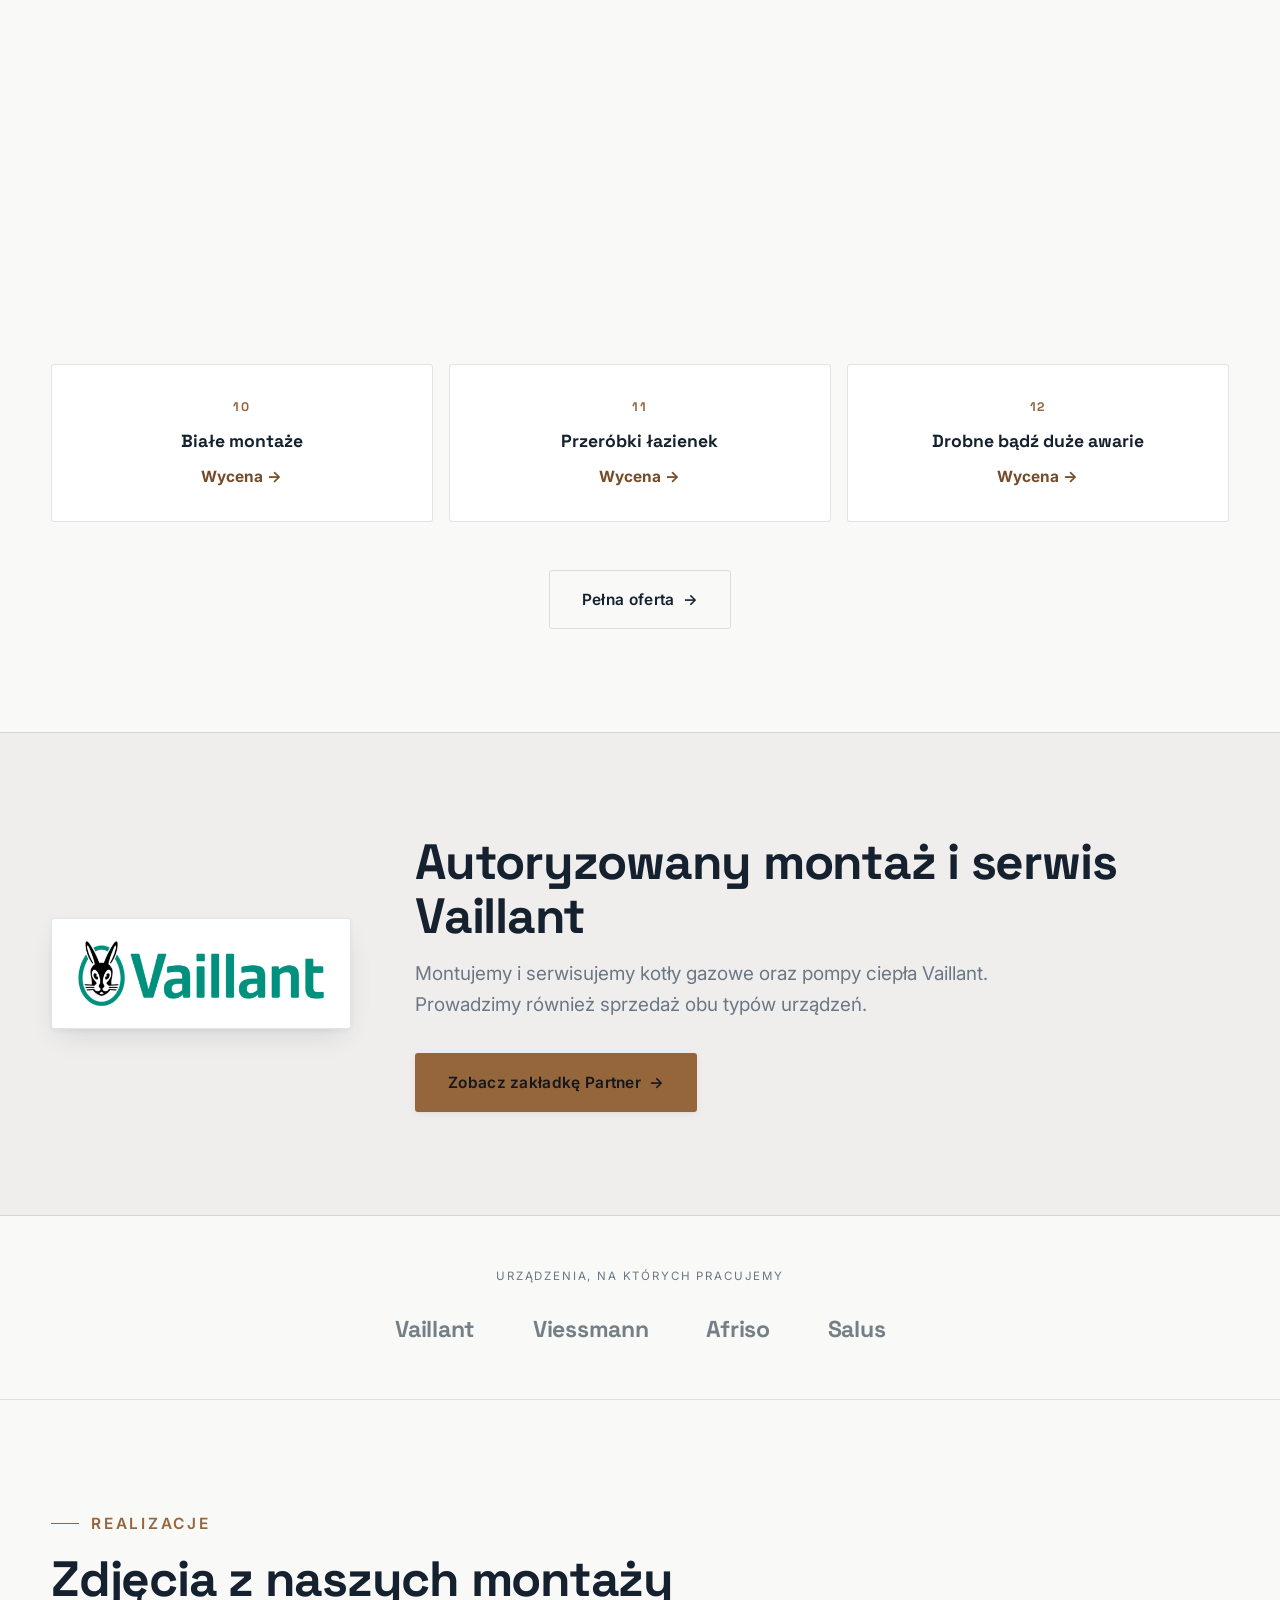
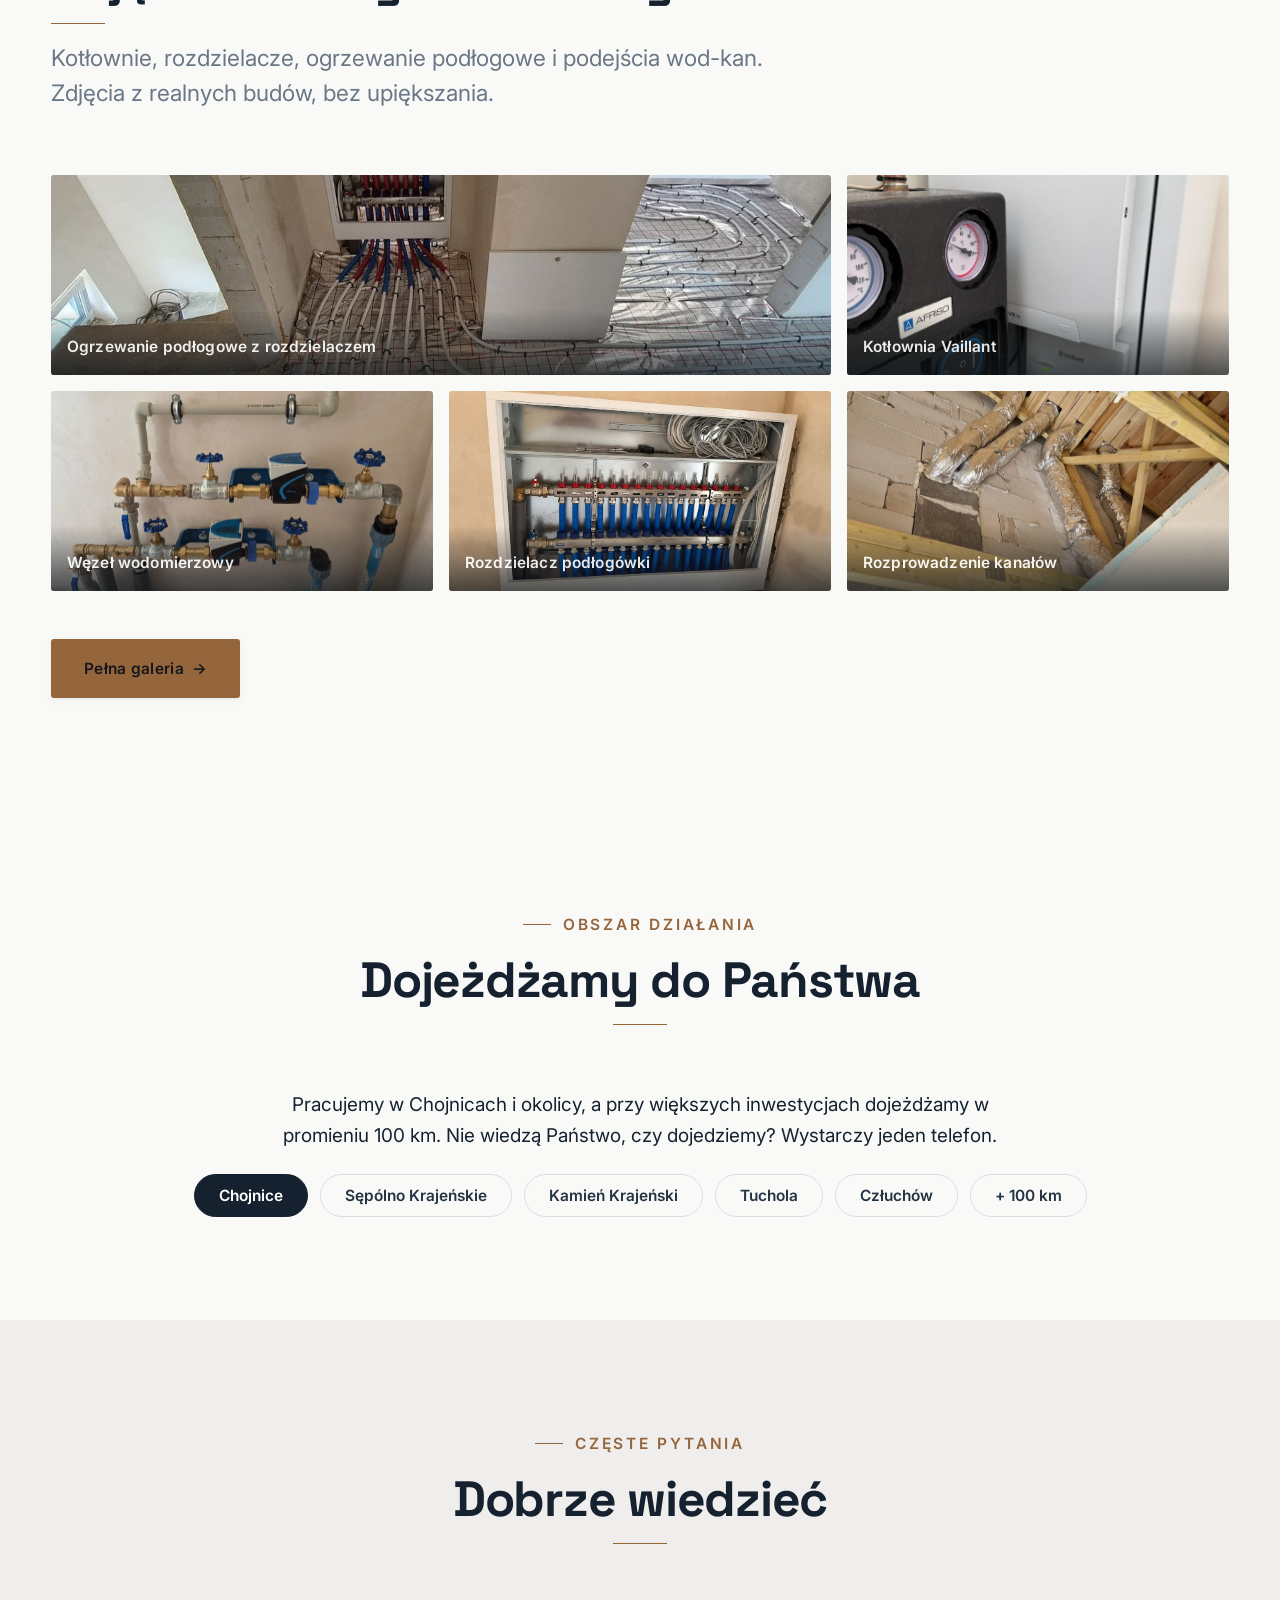
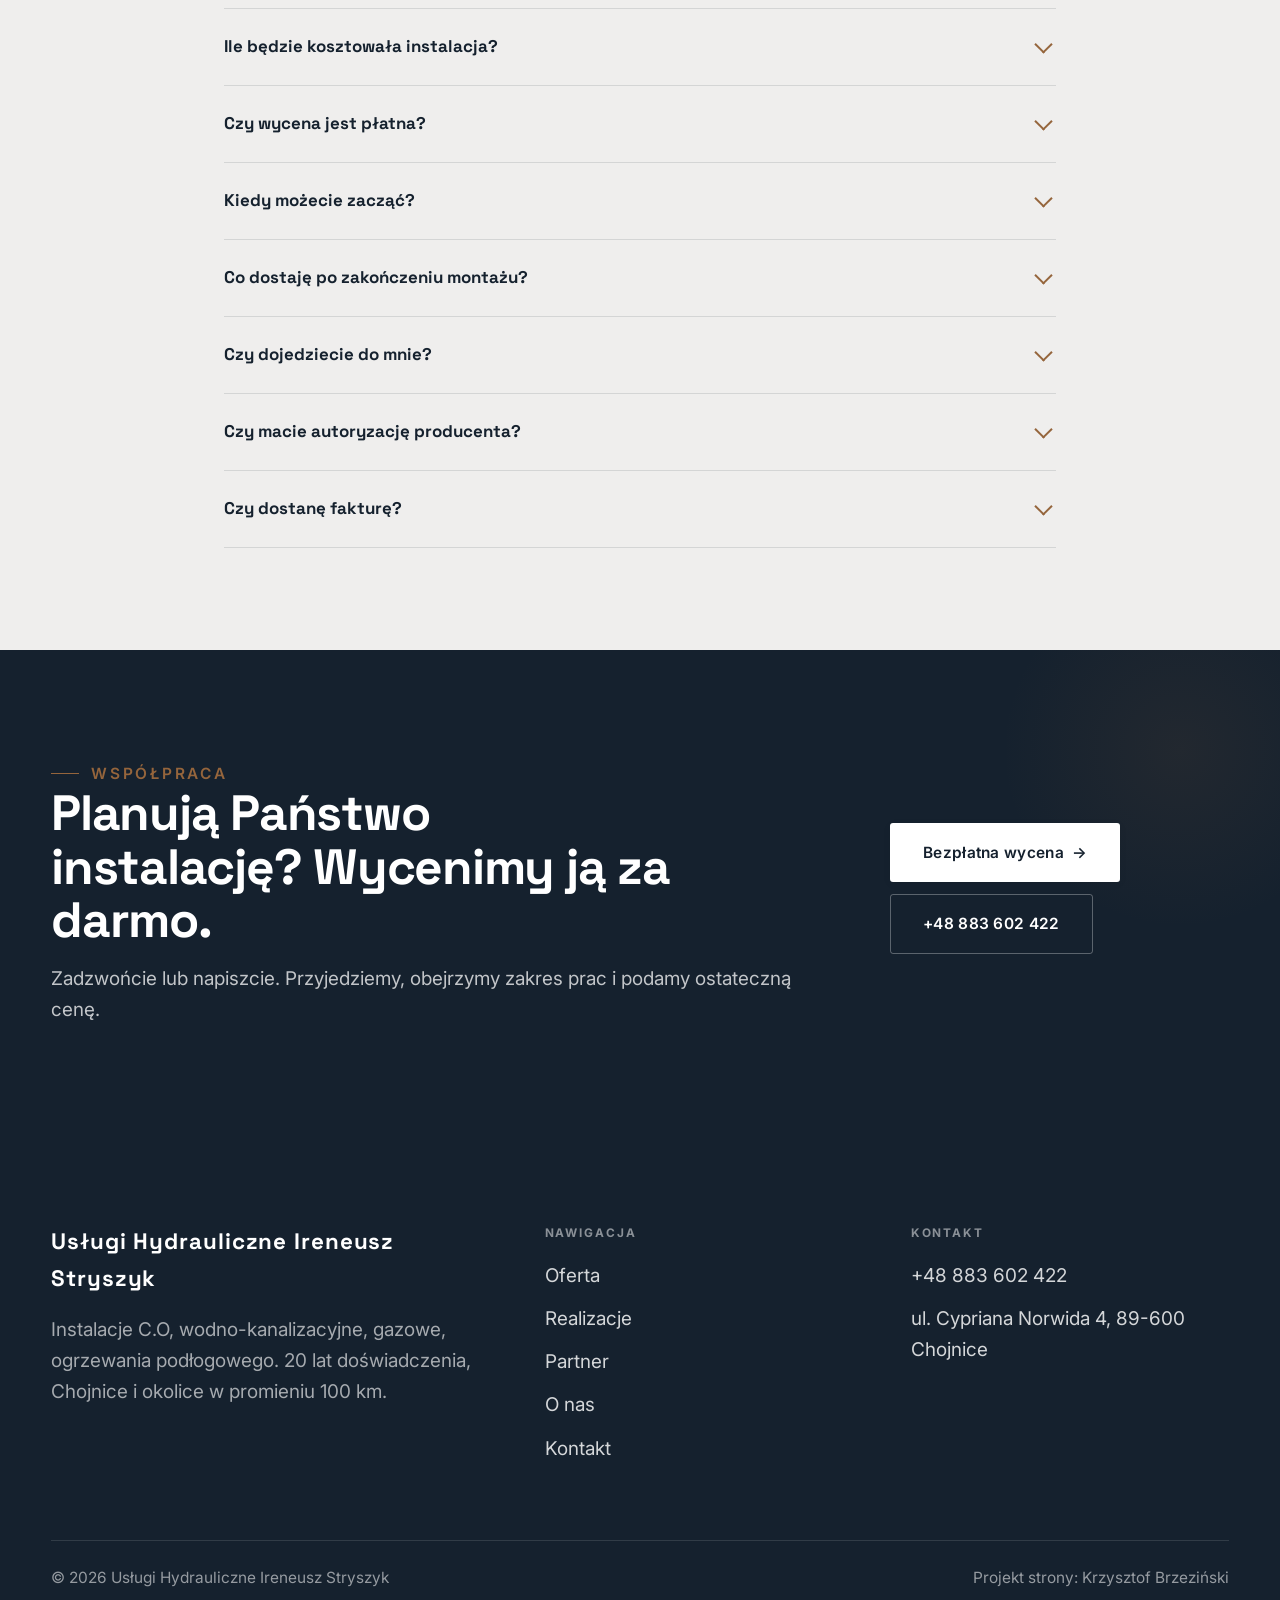
==== commit 9cc8acb8: "Galeria doczytuje kadry z wyprzedzeniem 1500 px (koniec szarych pol przy szybkim scrollu) Co-Authore" ====
--- a/index.html
+++ b/index.html
@@ -34,7 +34,7 @@
 "description":"Instalacje C.O, wodno-kanalizacyjne, gazowe i ogrzewania podłogowego. Montaż kotłów gazowych, na pellet i stałopalnych, pomp ciepła. Autoryzowany montaż i serwis Vaillant.",
 "makesOffer":[{"@type":"Offer","itemOffered":{"@type":"Service","name":"Instalacje wodno-kanalizacyjne"}},{"@type":"Offer","itemOffered":{"@type":"Service","name":"Instalacje C.O"}},{"@type":"Offer","itemOffered":{"@type":"Service","name":"Instalacje ogrzewania podłogowego"}},{"@type":"Offer","itemOffered":{"@type":"Service","name":"Montaż kotłów gazowych"}},{"@type":"Offer","itemOffered":{"@type":"Service","name":"Montaż pomp ciepła"}},{"@type":"Offer","itemOffered":{"@type":"Service","name":"Montaż instalacji gazowych"}}]}
 </script>
-<link rel="stylesheet" href="assets/styles.css?v=20260729j">
+<link rel="stylesheet" href="assets/styles.css?v=20260729k">
 </head>
 <body>
 
@@ -238,6 +238,6 @@
 </footer>
 <div class="sticky-call"><a class="sc-call" href="tel:+48883602422"><svg class="ico-tel" width="16" height="16" viewBox="0 0 24 24" fill="none" aria-hidden="true"><path d="M6.6 10.8a15.5 15.5 0 0 0 6.6 6.6l2.2-2.2a1 1 0 0 1 1-.24 11.4 11.4 0 0 0 3.6.58 1 1 0 0 1 1 1V20a1 1 0 0 1-1 1A17 17 0 0 1 3 4a1 1 0 0 1 1-1h3.5a1 1 0 0 1 1 1c0 1.25.2 2.46.58 3.6a1 1 0 0 1-.25 1l-2.23 2.2Z" fill="currentColor"/></svg> Zadzwoń</a><a class="sc-quote" href="kontakt.html">Bezpłatna wycena</a></div>
 
-<script src="assets/main.js?v=20260729j"></script>
+<script src="assets/main.js?v=20260729k"></script>
 </body>
 </html>
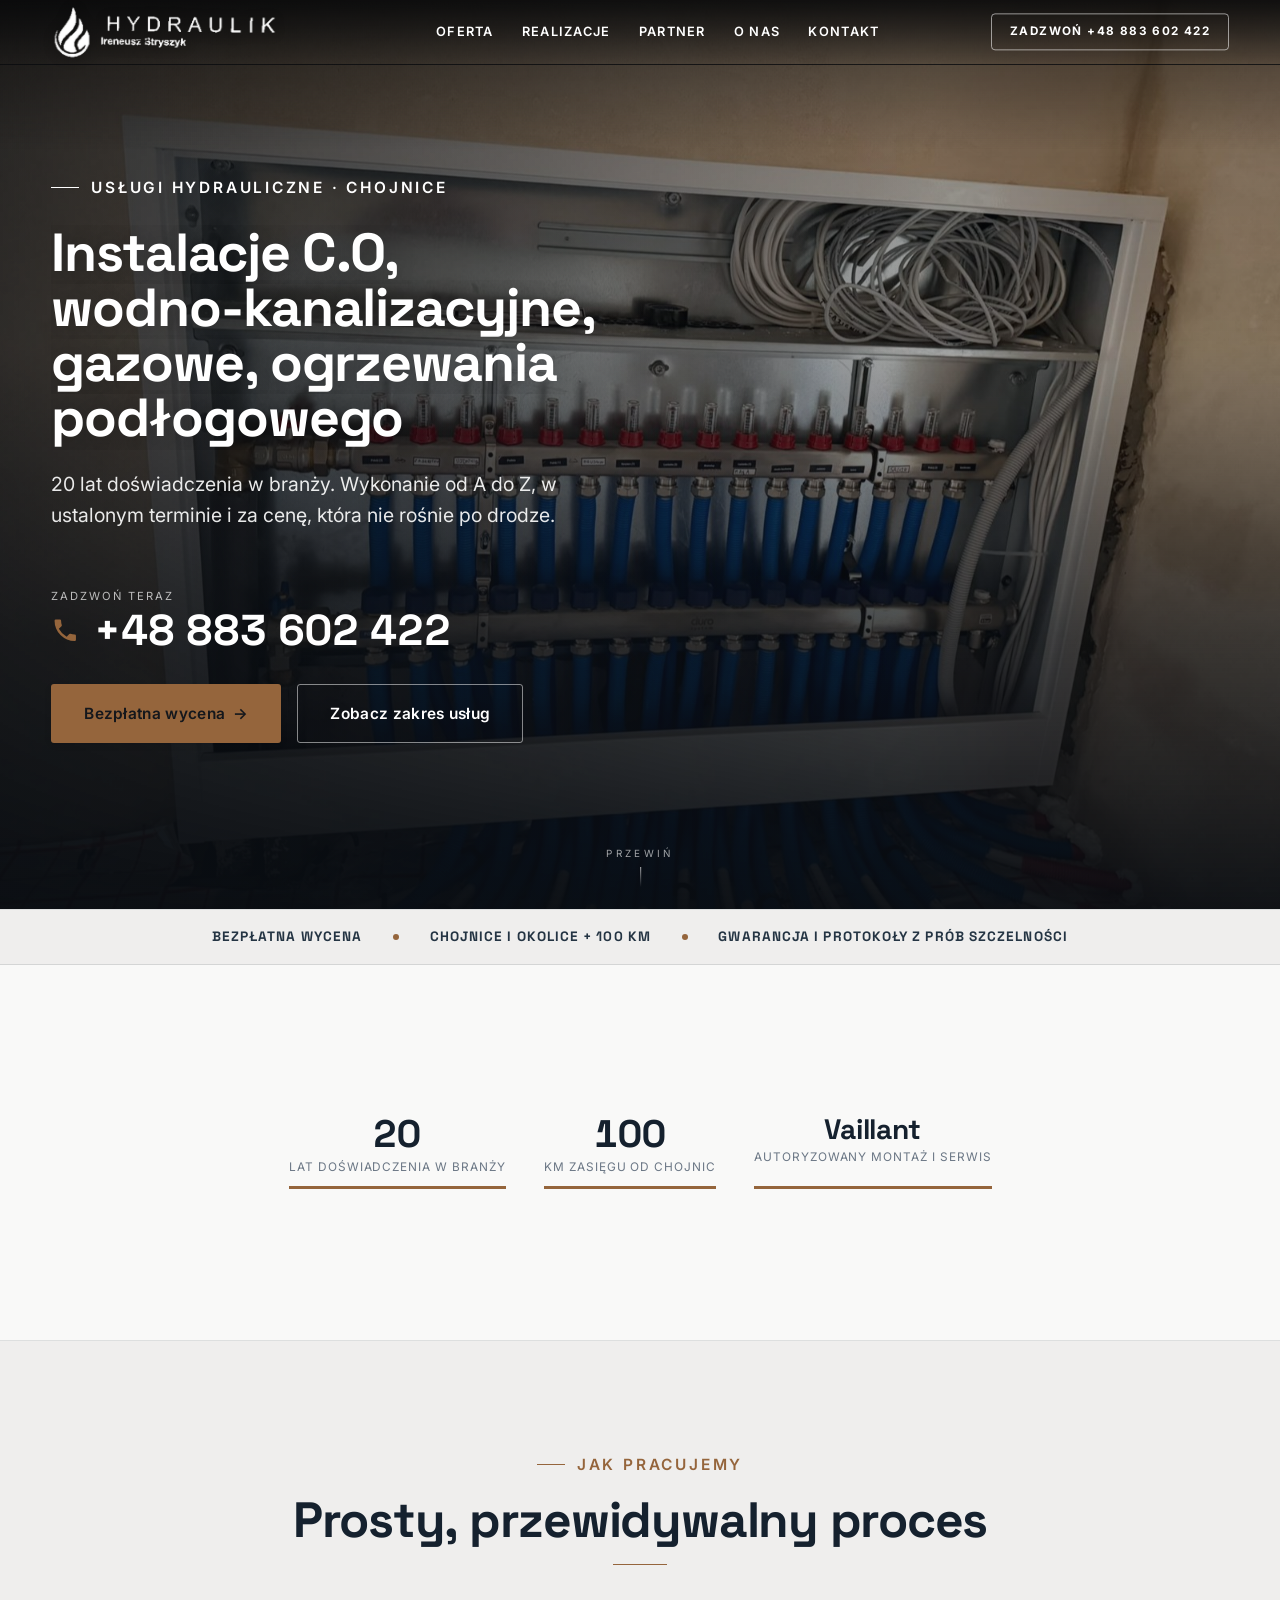
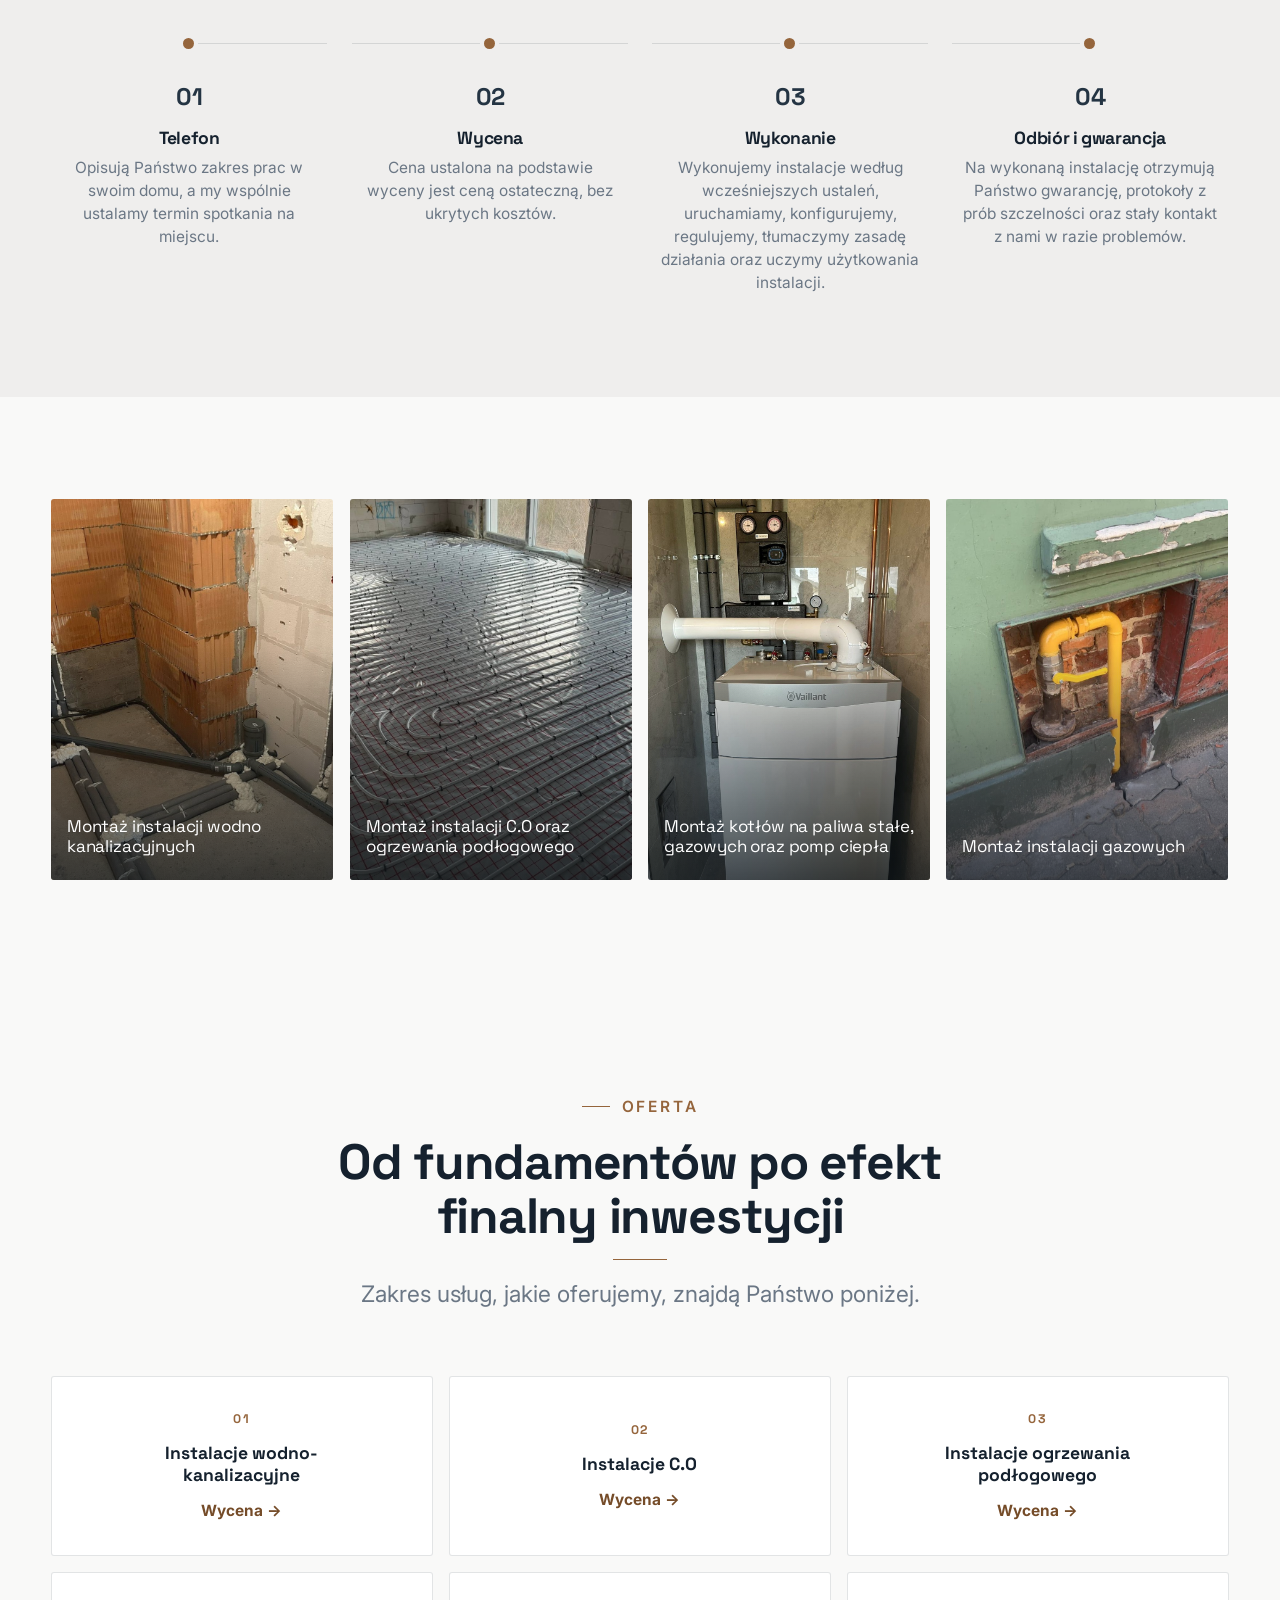
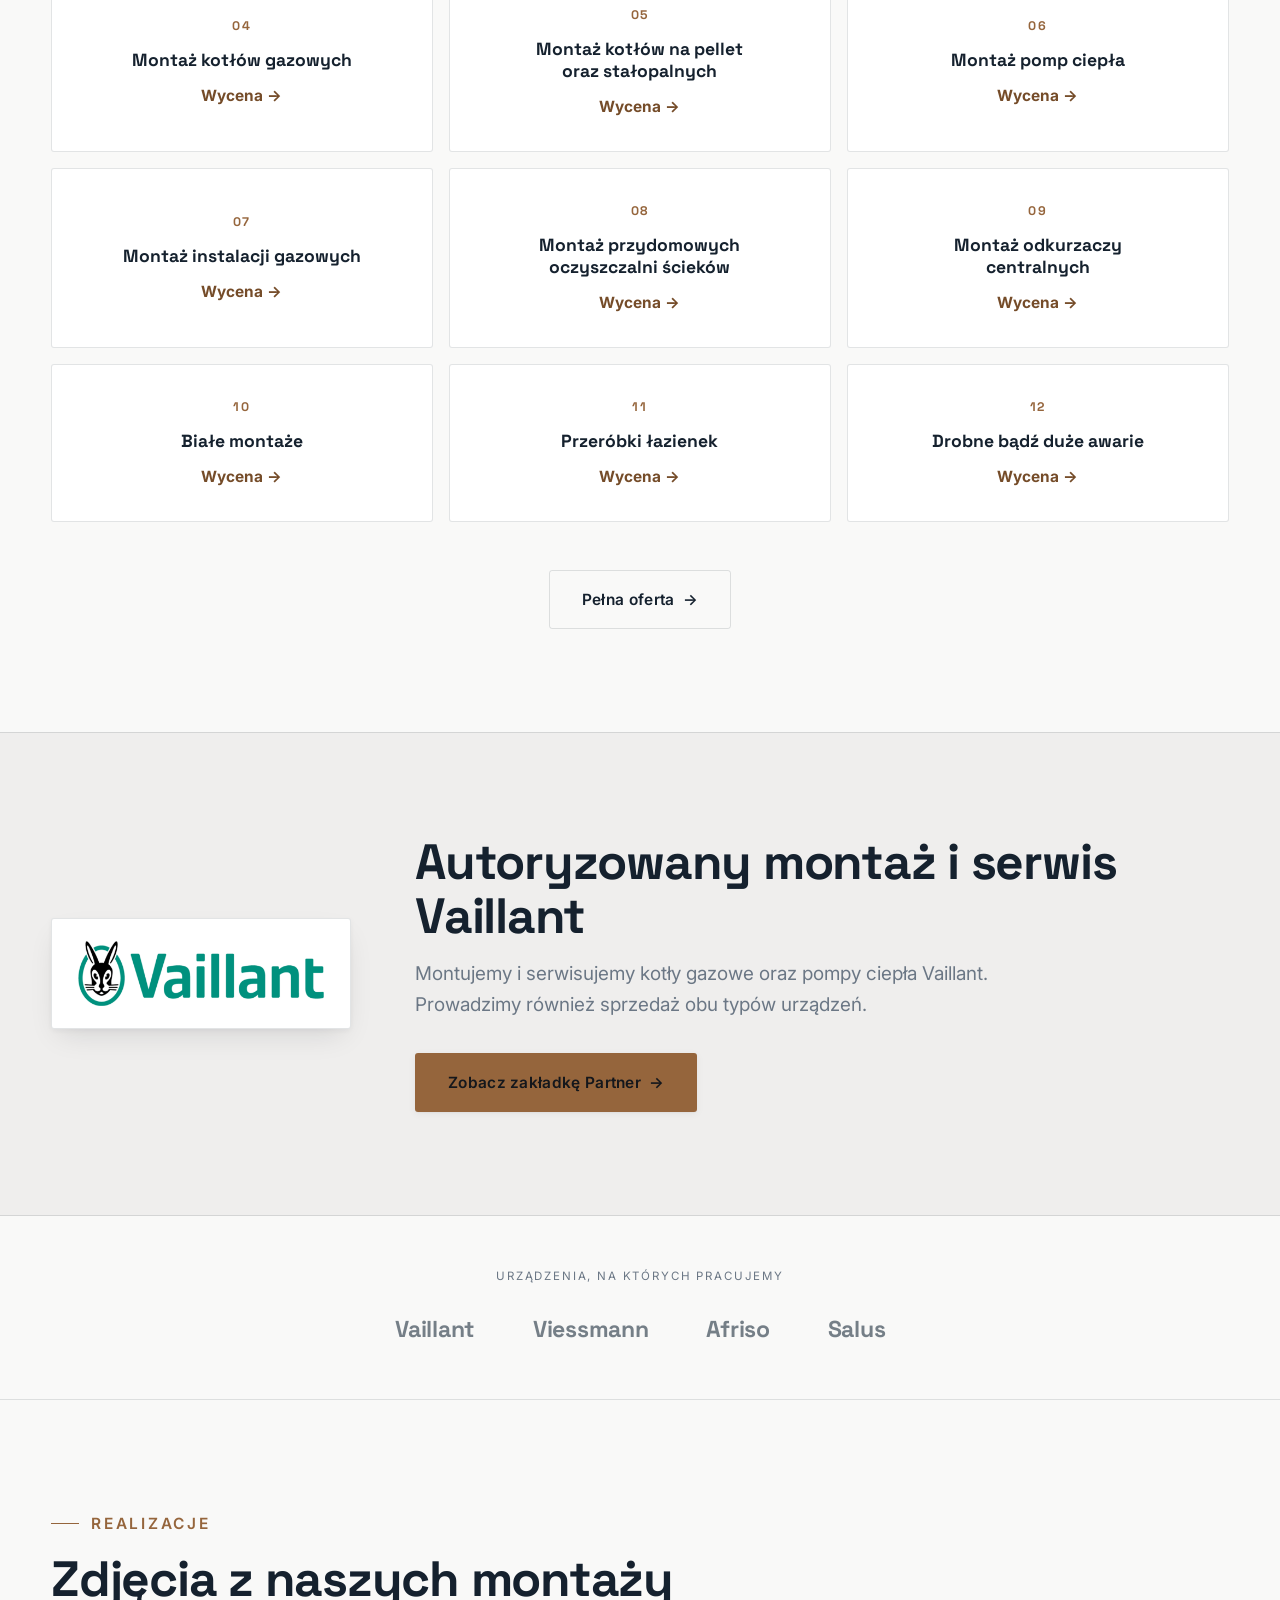
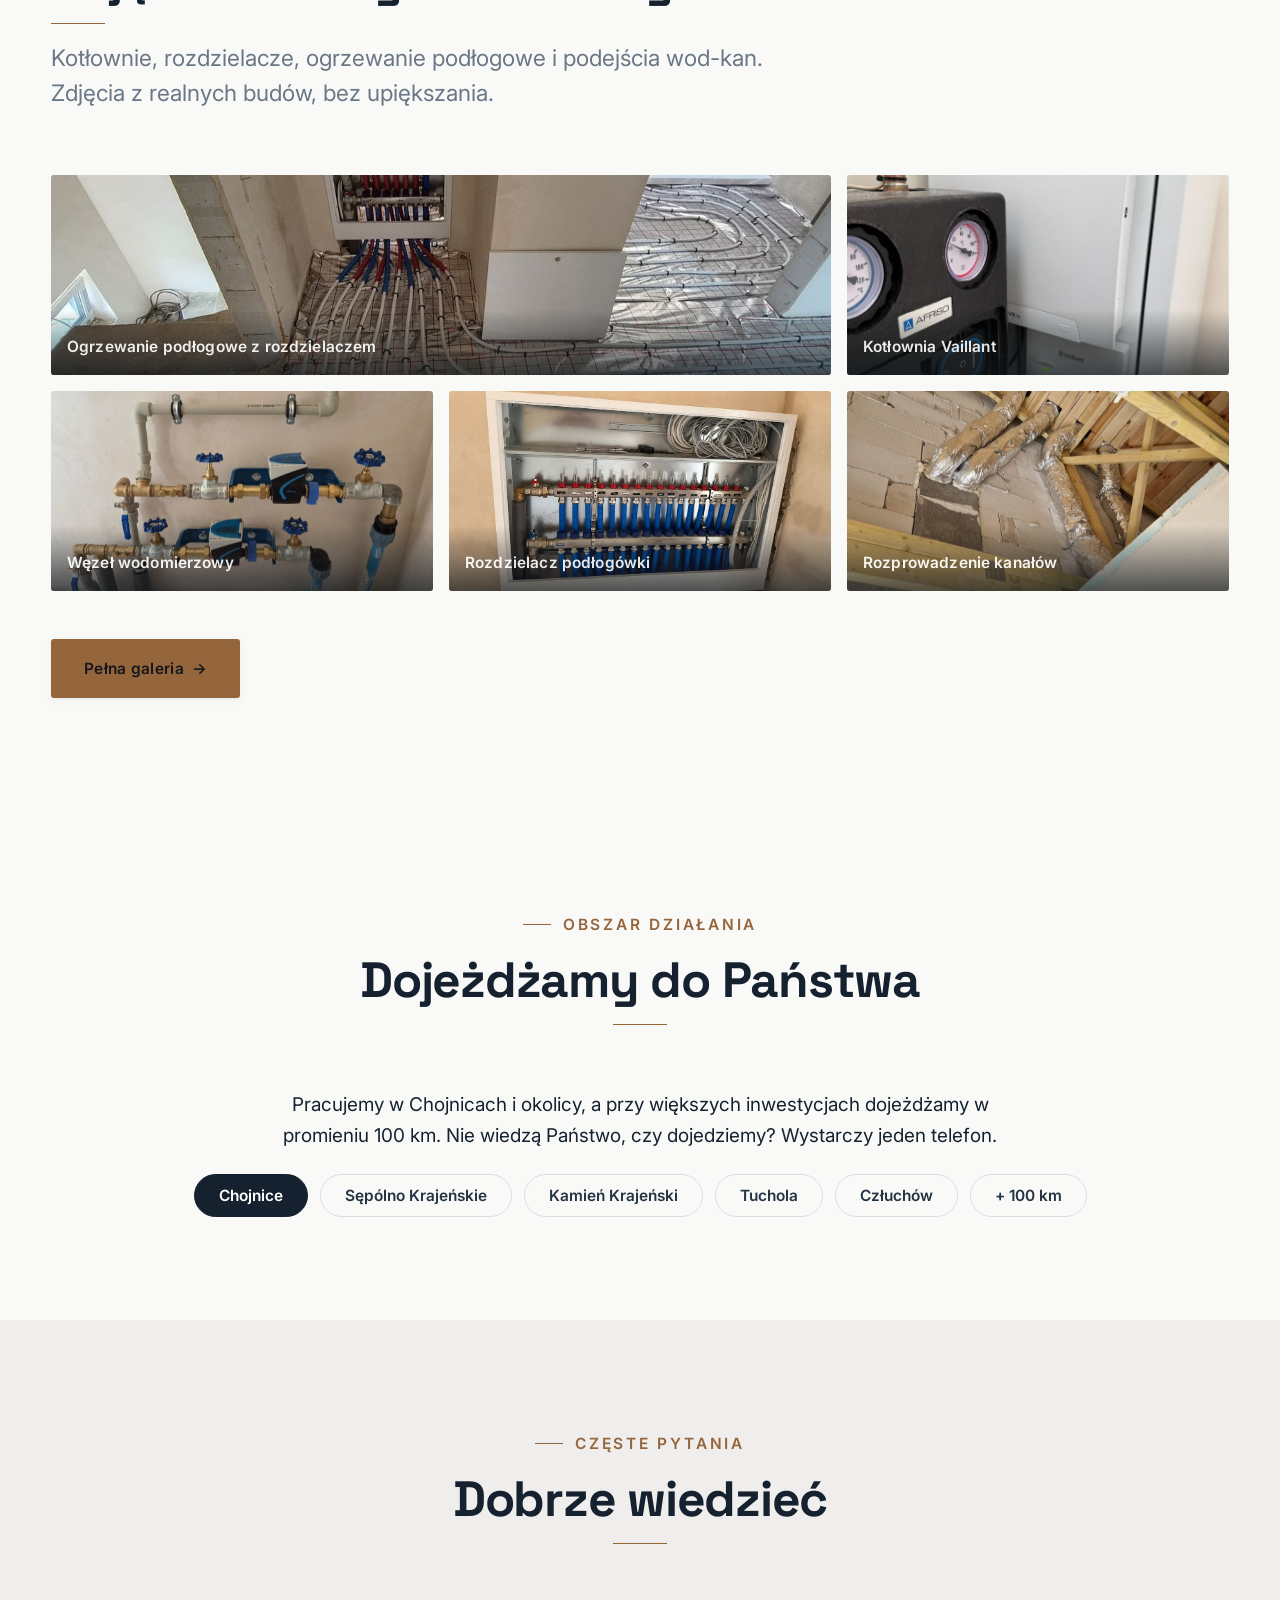
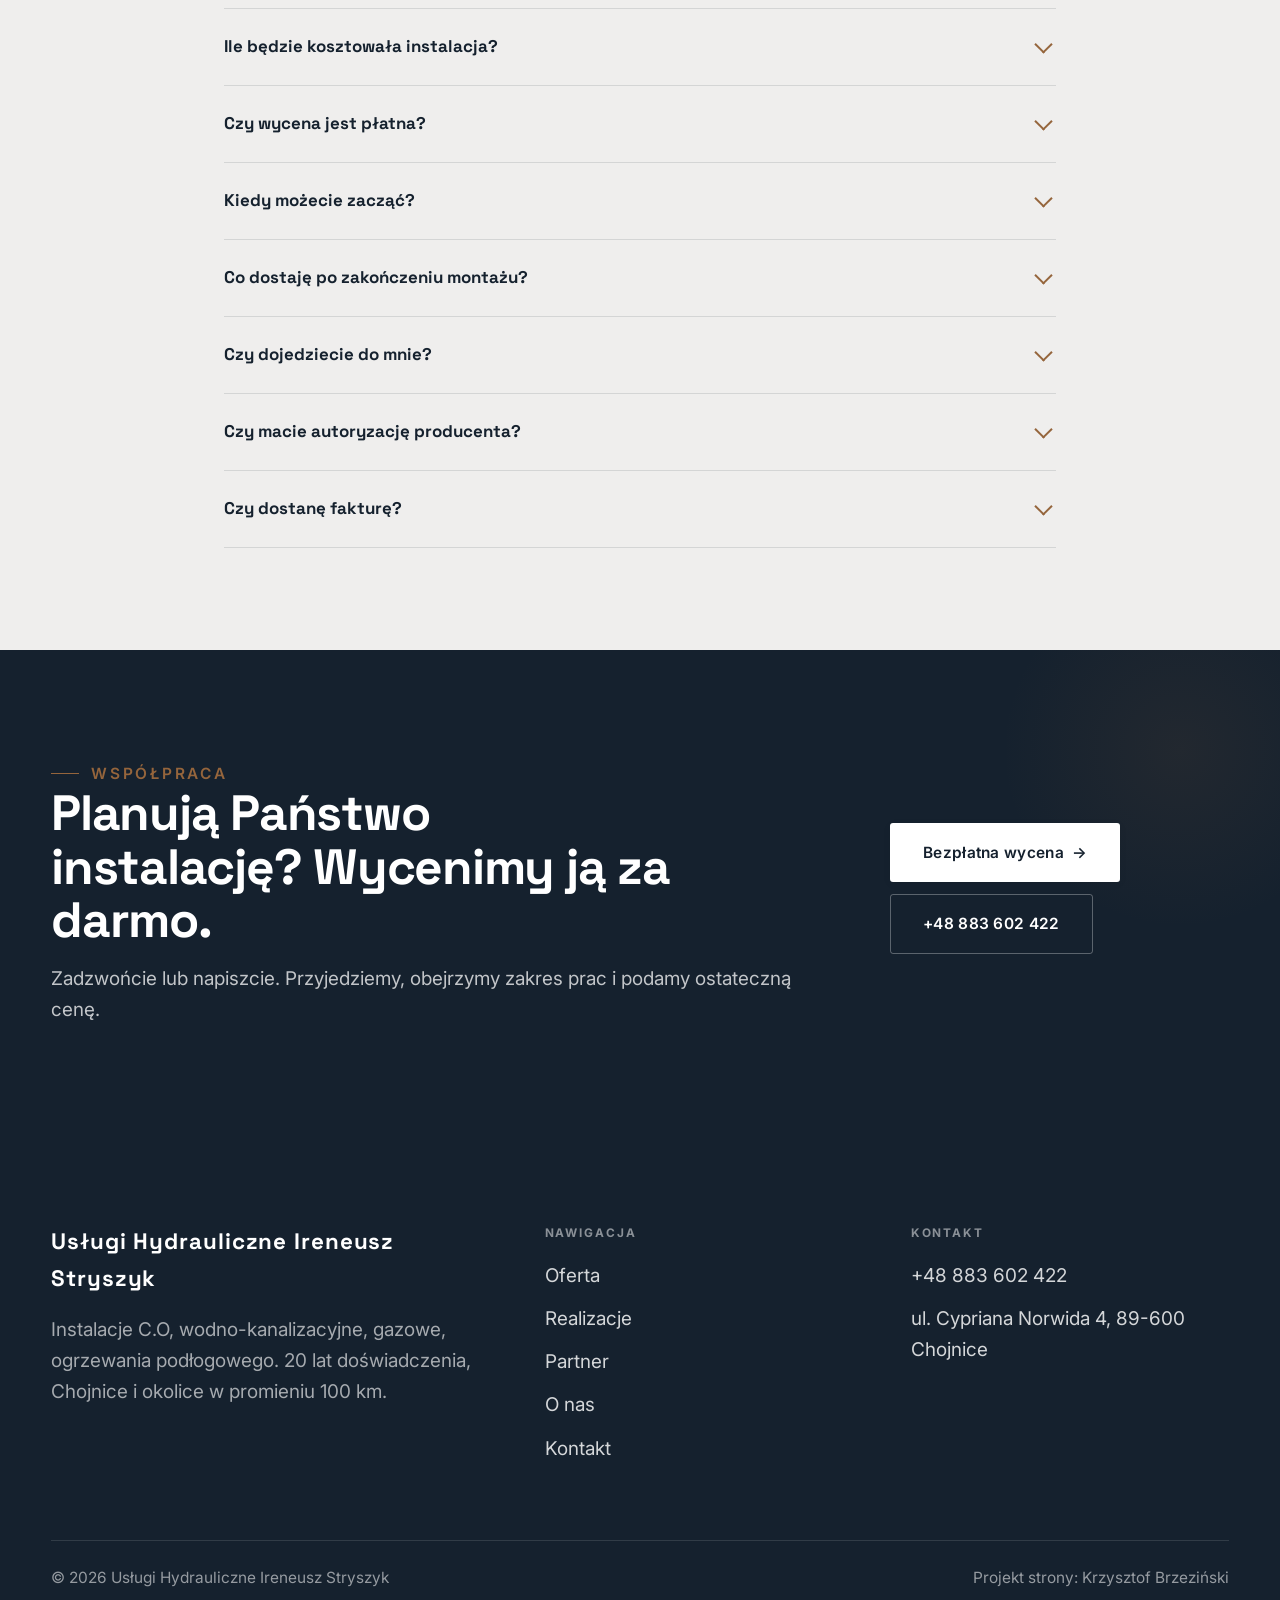
==== commit a662293c: "Galeria realizacji bez animacji wejscia - kafle zawsze widoczne Przyczyna pustych pol: kafle mialy o" ====
--- a/index.html
+++ b/index.html
@@ -34,7 +34,7 @@
 "description":"Instalacje C.O, wodno-kanalizacyjne, gazowe i ogrzewania podłogowego. Montaż kotłów gazowych, na pellet i stałopalnych, pomp ciepła. Autoryzowany montaż i serwis Vaillant.",
 "makesOffer":[{"@type":"Offer","itemOffered":{"@type":"Service","name":"Instalacje wodno-kanalizacyjne"}},{"@type":"Offer","itemOffered":{"@type":"Service","name":"Instalacje C.O"}},{"@type":"Offer","itemOffered":{"@type":"Service","name":"Instalacje ogrzewania podłogowego"}},{"@type":"Offer","itemOffered":{"@type":"Service","name":"Montaż kotłów gazowych"}},{"@type":"Offer","itemOffered":{"@type":"Service","name":"Montaż pomp ciepła"}},{"@type":"Offer","itemOffered":{"@type":"Service","name":"Montaż instalacji gazowych"}}]}
 </script>
-<link rel="stylesheet" href="assets/styles.css?v=20260729k">
+<link rel="stylesheet" href="assets/styles.css?v=20260729n">
 </head>
 <body>
 
@@ -238,6 +238,6 @@
 </footer>
 <div class="sticky-call"><a class="sc-call" href="tel:+48883602422"><svg class="ico-tel" width="16" height="16" viewBox="0 0 24 24" fill="none" aria-hidden="true"><path d="M6.6 10.8a15.5 15.5 0 0 0 6.6 6.6l2.2-2.2a1 1 0 0 1 1-.24 11.4 11.4 0 0 0 3.6.58 1 1 0 0 1 1 1V20a1 1 0 0 1-1 1A17 17 0 0 1 3 4a1 1 0 0 1 1-1h3.5a1 1 0 0 1 1 1c0 1.25.2 2.46.58 3.6a1 1 0 0 1-.25 1l-2.23 2.2Z" fill="currentColor"/></svg> Zadzwoń</a><a class="sc-quote" href="kontakt.html">Bezpłatna wycena</a></div>
 
-<script src="assets/main.js?v=20260729k"></script>
+<script src="assets/main.js?v=20260729n"></script>
 </body>
 </html>
--- a/assets/styles.css
+++ b/assets/styles.css
@@ -1004,3 +1004,10 @@
 /* atrybuty width/height w HTML wystarcza - przegladarka sama trzyma proporcje */
 /* szare tlo pod kafelkiem, zeby przy doladowywaniu nie bylo bialych dziur */
 .gallery-masonry .m-tile{background:var(--paper-3)}
+
+/* Galeria 45 zdjęć: bez animacji wejścia. Przy szybkim przewijaniu (albo skoku suwakiem)
+   obserwator nie zdążał odsłonić kafli i użytkownik widział puste pola. Zdjęcia mają być
+   po prostu widoczne; o kolejność pobierania dba lazy-loading. */
+.gallery-masonry .m-tile,
+.gallery-masonry .m-tile img{opacity:1!important;clip-path:none!important;transform:none!important;
+  scale:1!important;translate:0 0!important;animation:none!important;transition:none!important}
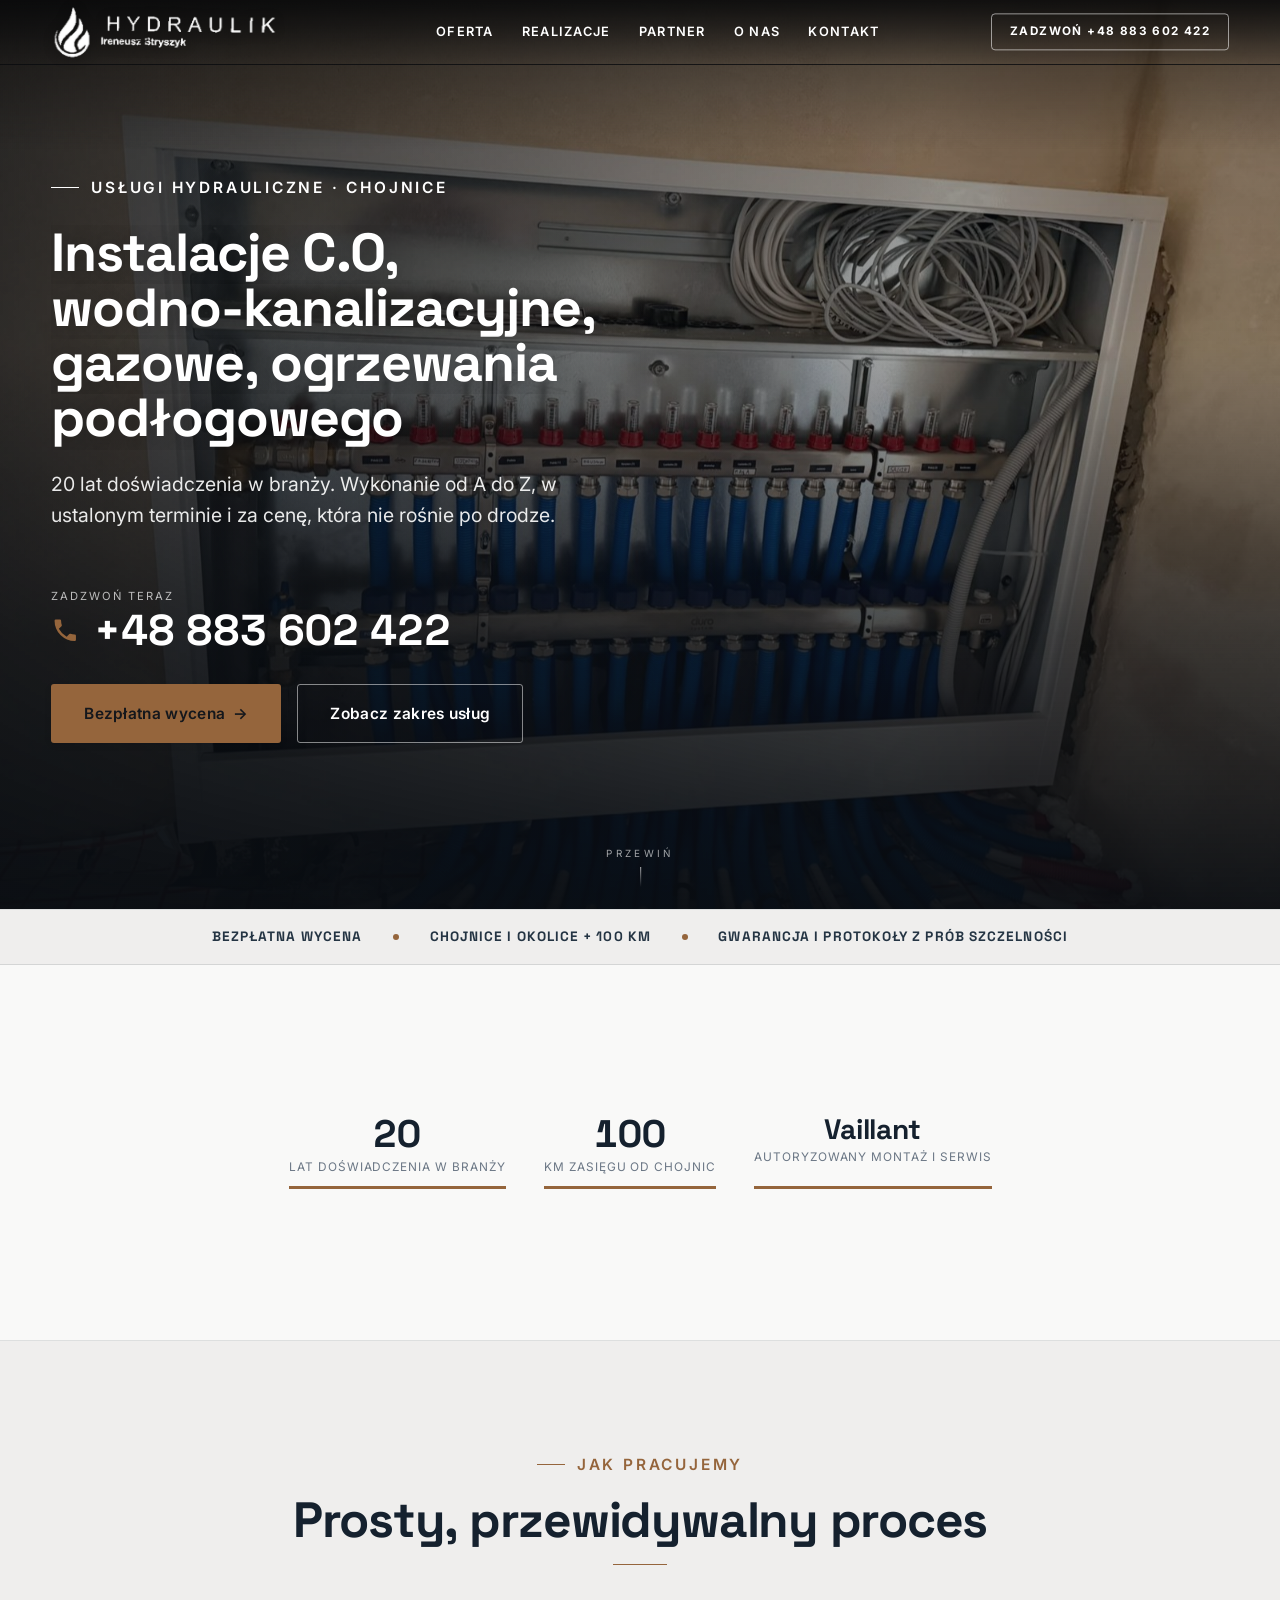
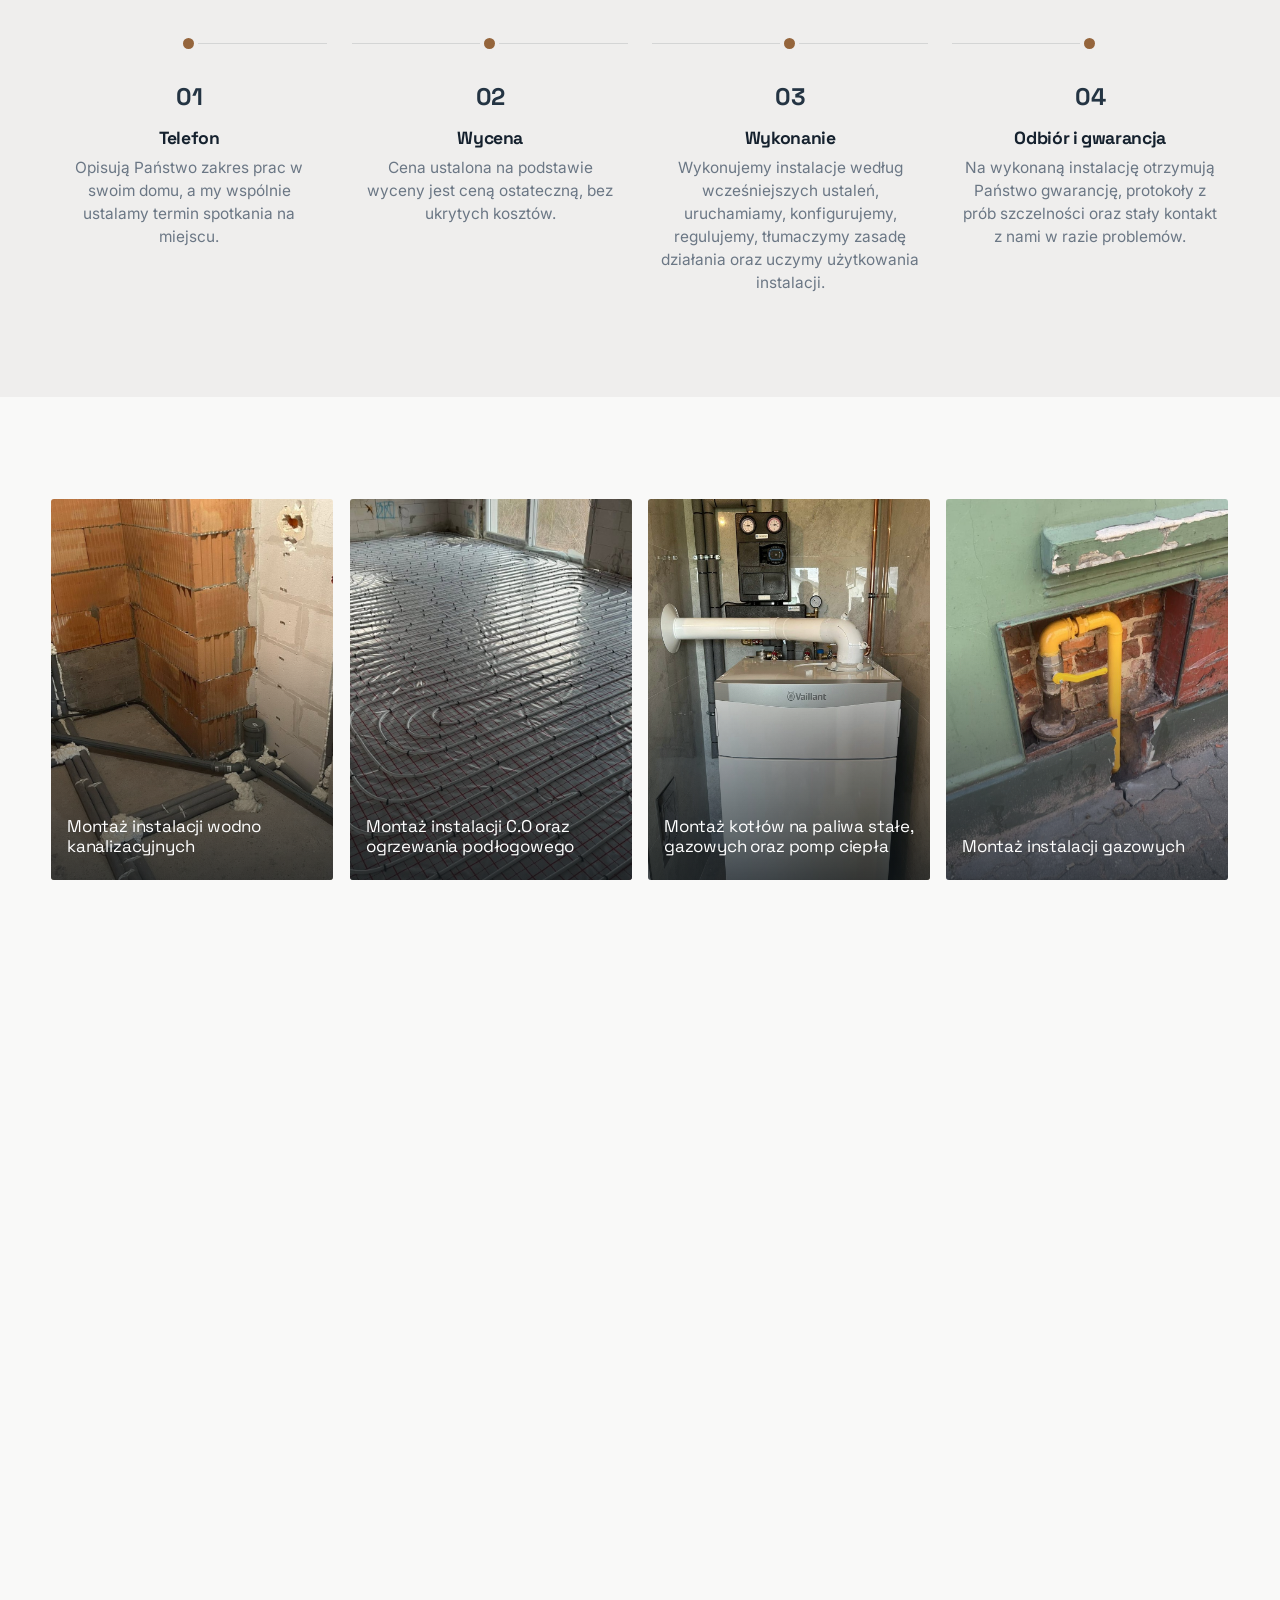
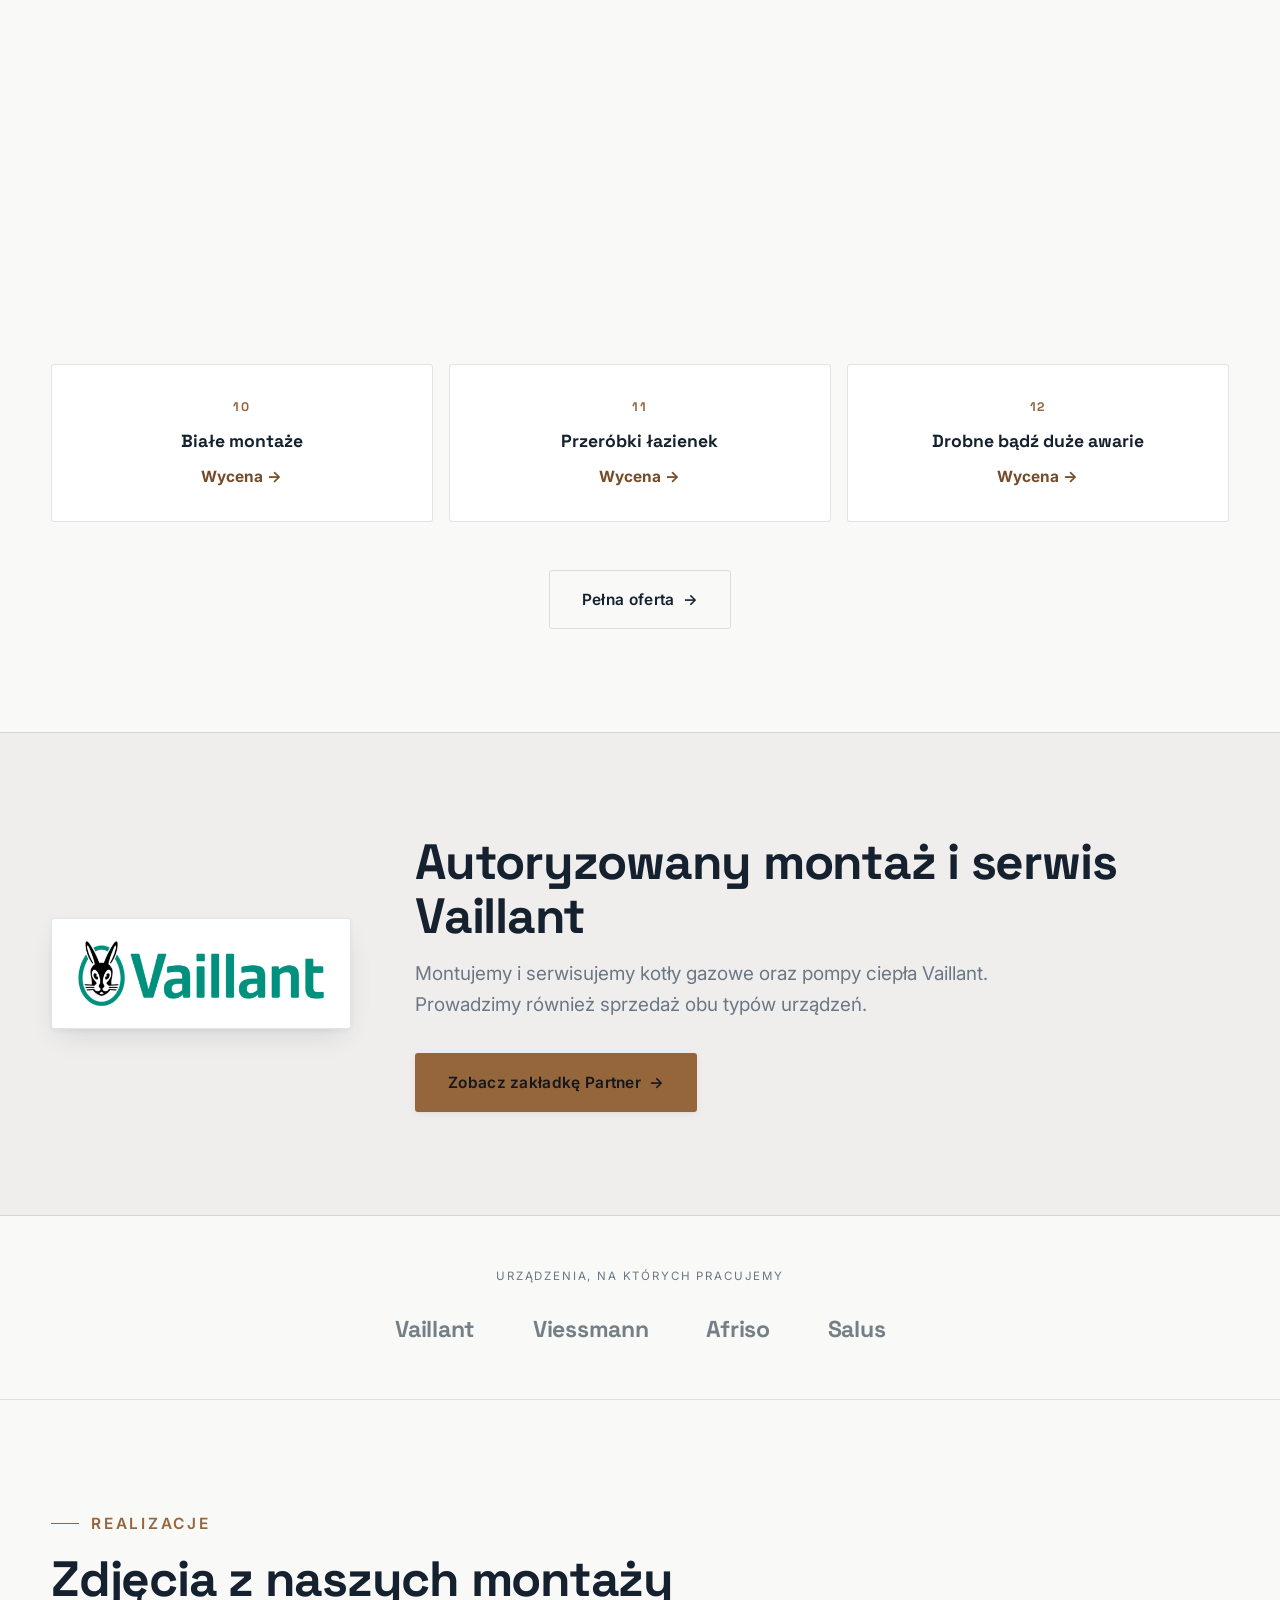
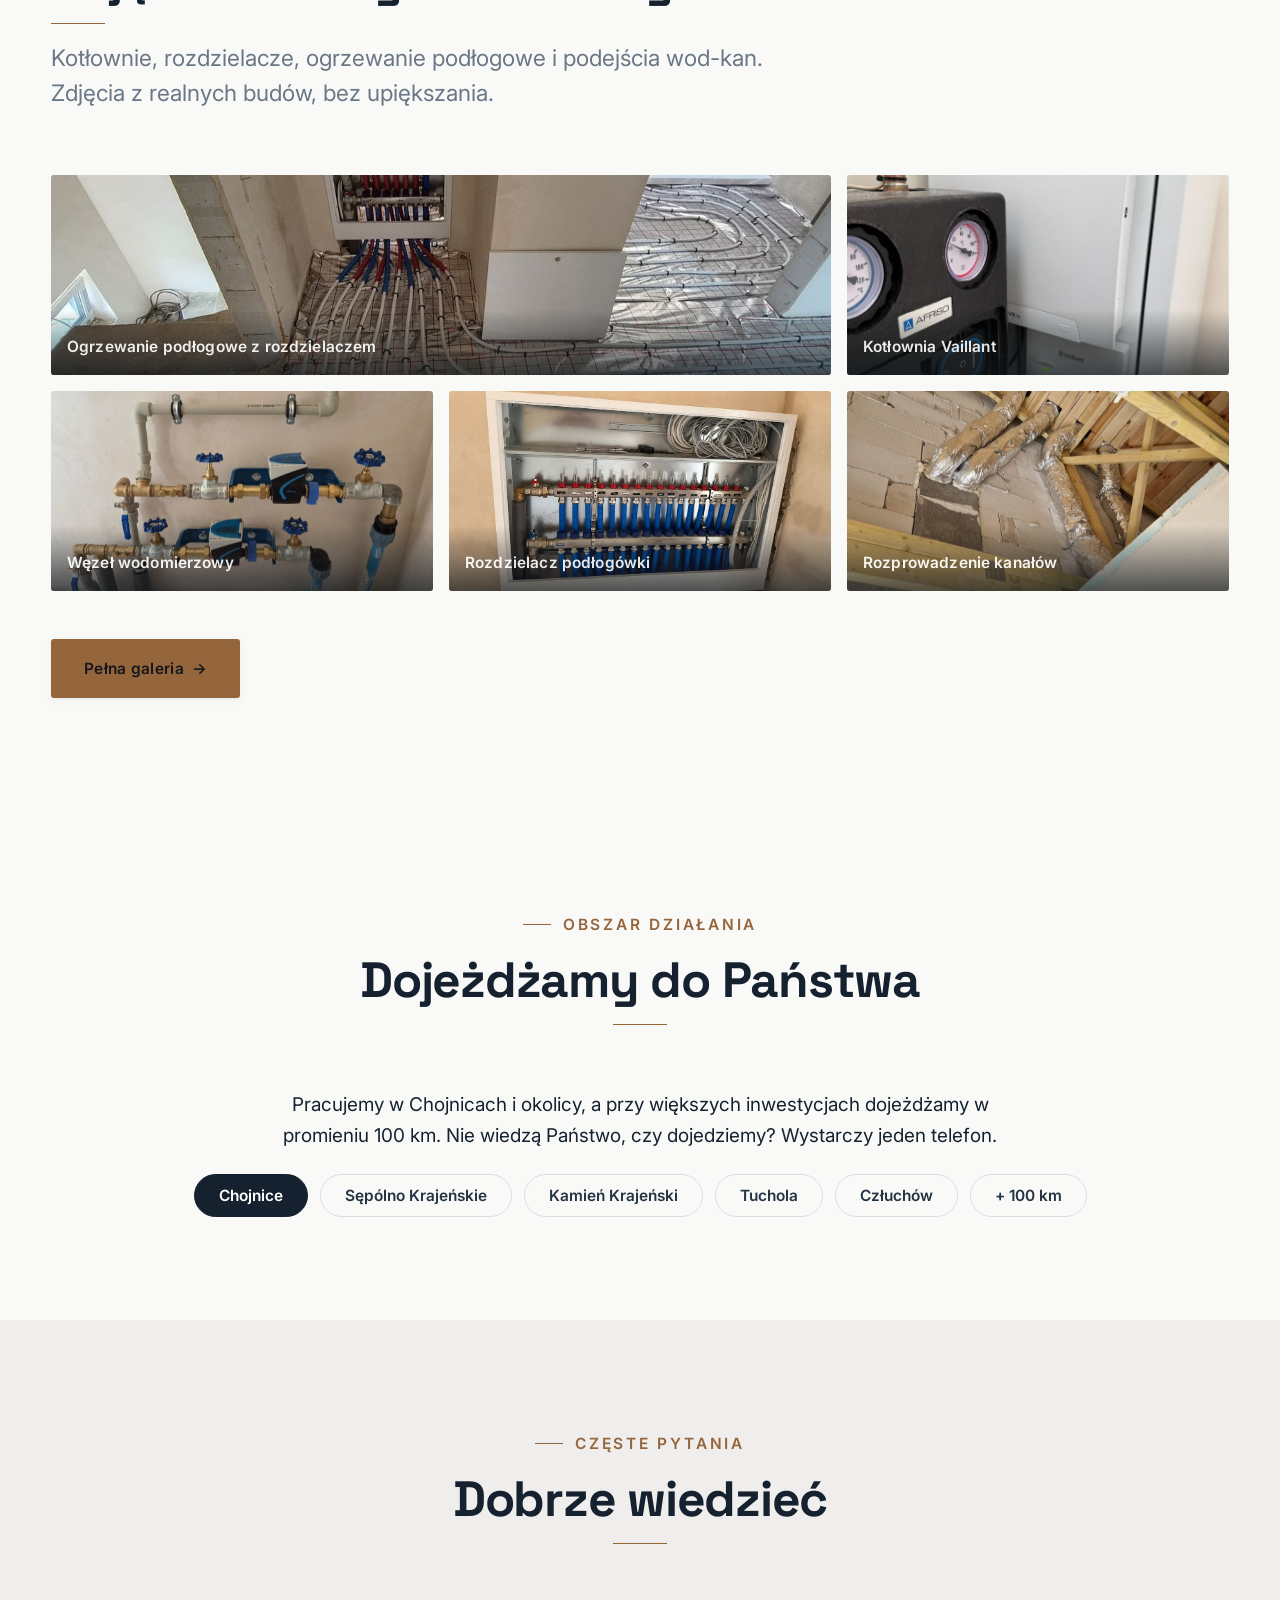
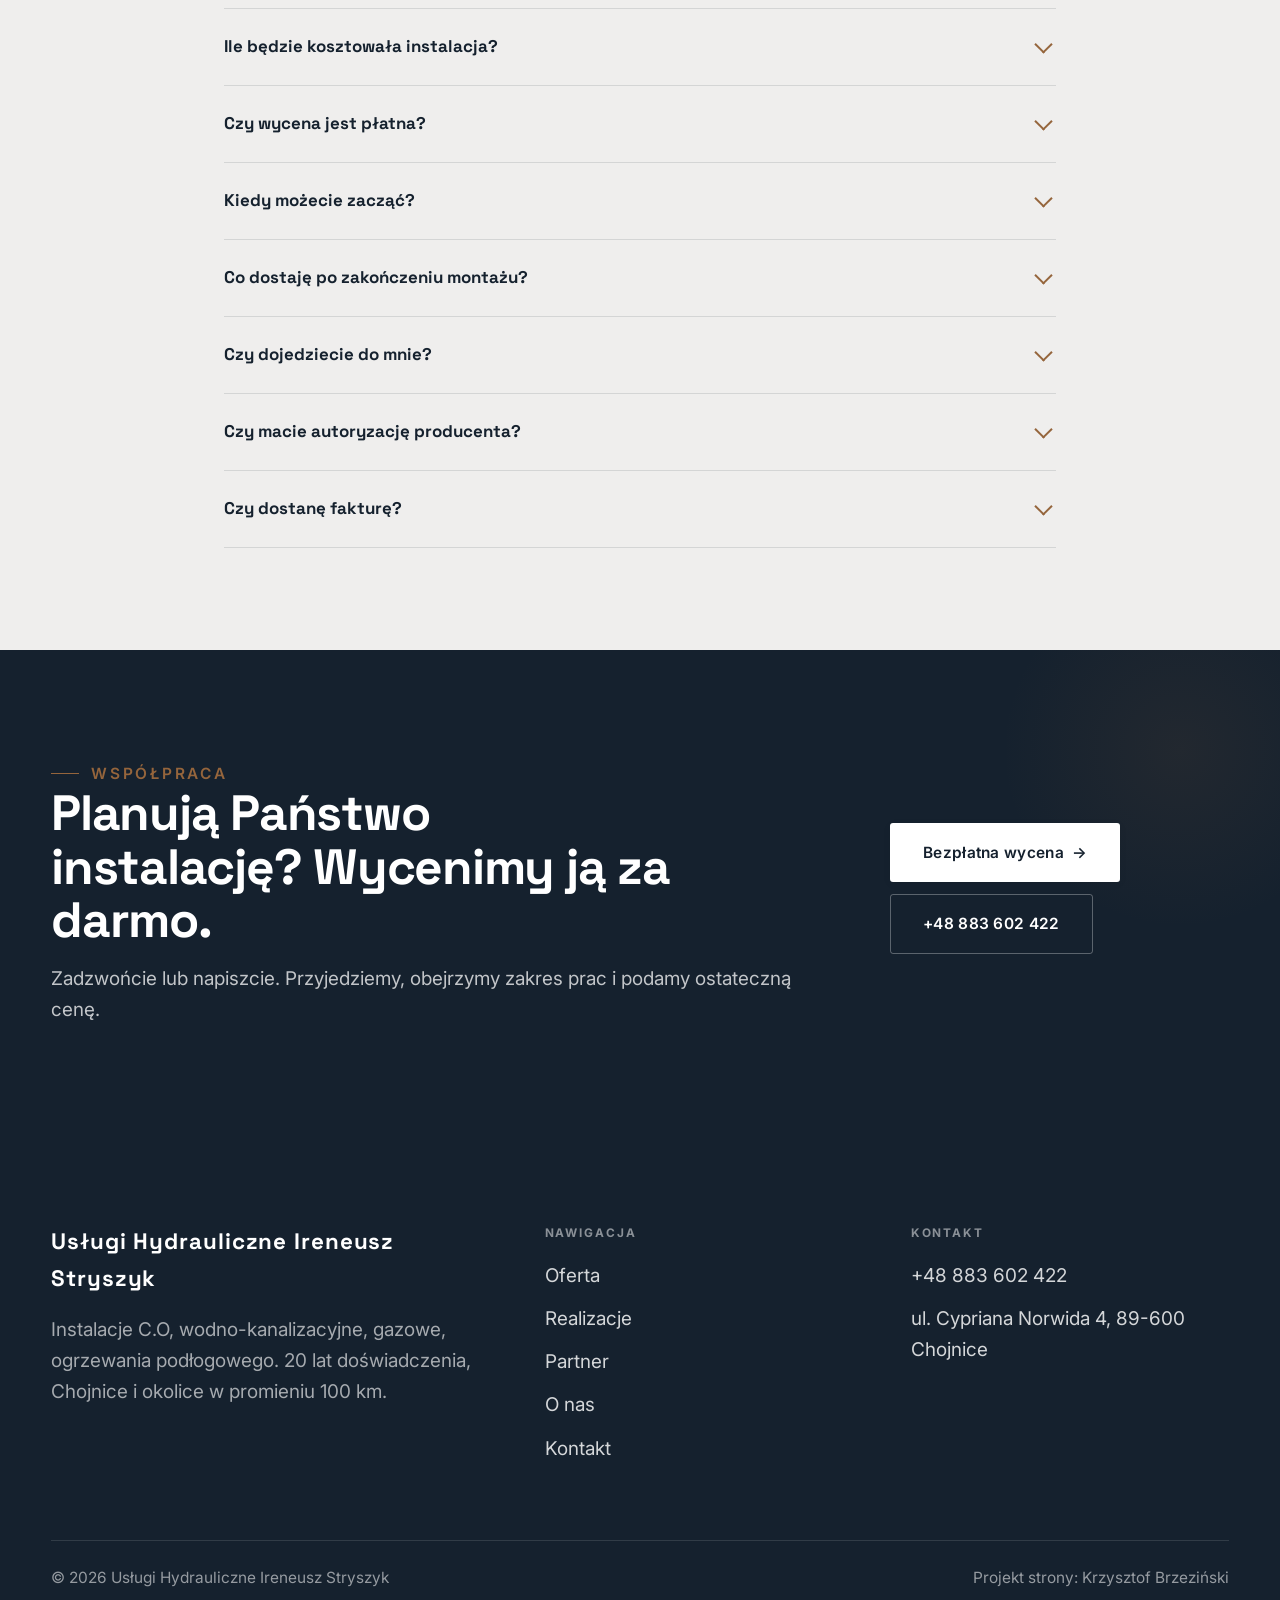
==== commit e5ced2a3: "Kontakt: dzialajacy formularz (formsubmit -> mail klienta) zamiast samego telefonu Umowa obiecuje fo" ====
--- a/index.html
+++ b/index.html
@@ -34,7 +34,7 @@
 "description":"Instalacje C.O, wodno-kanalizacyjne, gazowe i ogrzewania podłogowego. Montaż kotłów gazowych, na pellet i stałopalnych, pomp ciepła. Autoryzowany montaż i serwis Vaillant.",
 "makesOffer":[{"@type":"Offer","itemOffered":{"@type":"Service","name":"Instalacje wodno-kanalizacyjne"}},{"@type":"Offer","itemOffered":{"@type":"Service","name":"Instalacje C.O"}},{"@type":"Offer","itemOffered":{"@type":"Service","name":"Instalacje ogrzewania podłogowego"}},{"@type":"Offer","itemOffered":{"@type":"Service","name":"Montaż kotłów gazowych"}},{"@type":"Offer","itemOffered":{"@type":"Service","name":"Montaż pomp ciepła"}},{"@type":"Offer","itemOffered":{"@type":"Service","name":"Montaż instalacji gazowych"}}]}
 </script>
-<link rel="stylesheet" href="assets/styles.css?v=20260729n">
+<link rel="stylesheet" href="assets/styles.css?v=20260729p">
 </head>
 <body>
 
@@ -238,6 +238,6 @@
 </footer>
 <div class="sticky-call"><a class="sc-call" href="tel:+48883602422"><svg class="ico-tel" width="16" height="16" viewBox="0 0 24 24" fill="none" aria-hidden="true"><path d="M6.6 10.8a15.5 15.5 0 0 0 6.6 6.6l2.2-2.2a1 1 0 0 1 1-.24 11.4 11.4 0 0 0 3.6.58 1 1 0 0 1 1 1V20a1 1 0 0 1-1 1A17 17 0 0 1 3 4a1 1 0 0 1 1-1h3.5a1 1 0 0 1 1 1c0 1.25.2 2.46.58 3.6a1 1 0 0 1-.25 1l-2.23 2.2Z" fill="currentColor"/></svg> Zadzwoń</a><a class="sc-quote" href="kontakt.html">Bezpłatna wycena</a></div>
 
-<script src="assets/main.js?v=20260729n"></script>
+<script src="assets/main.js?v=20260729p"></script>
 </body>
 </html>
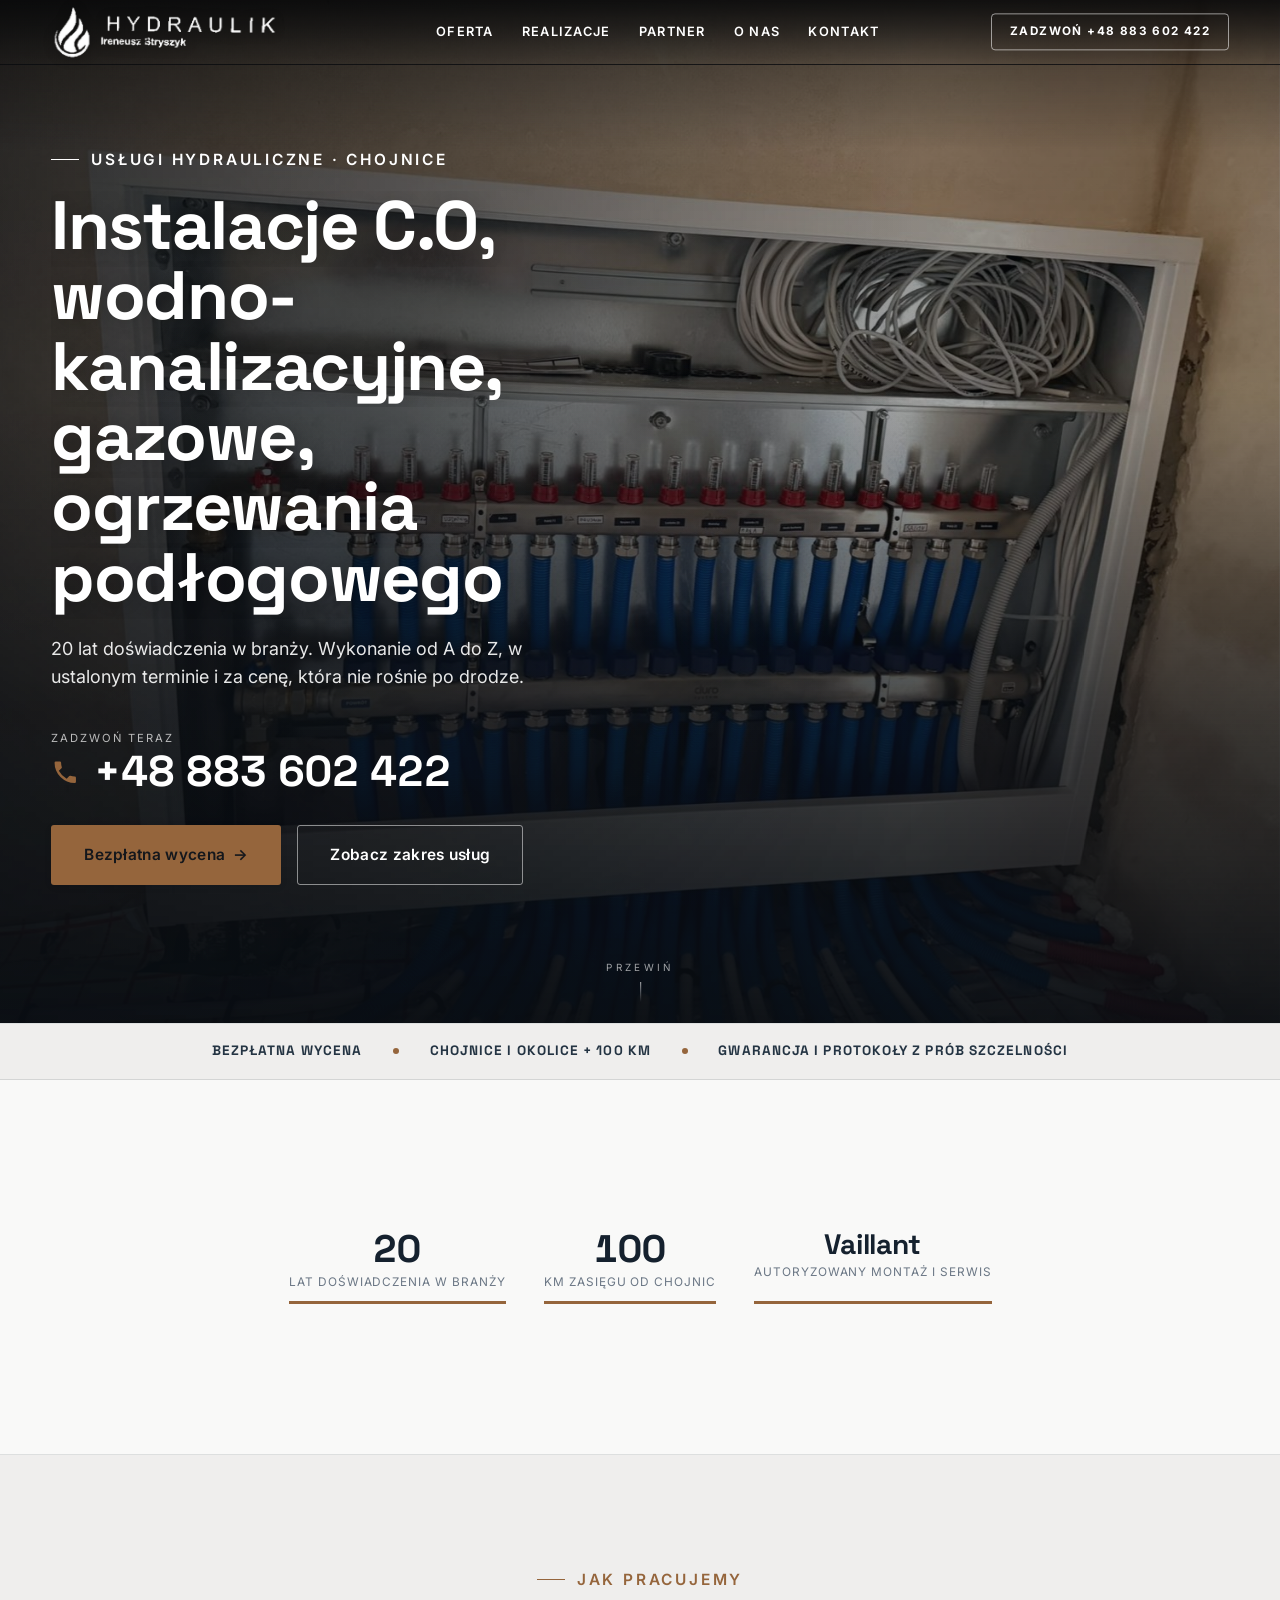
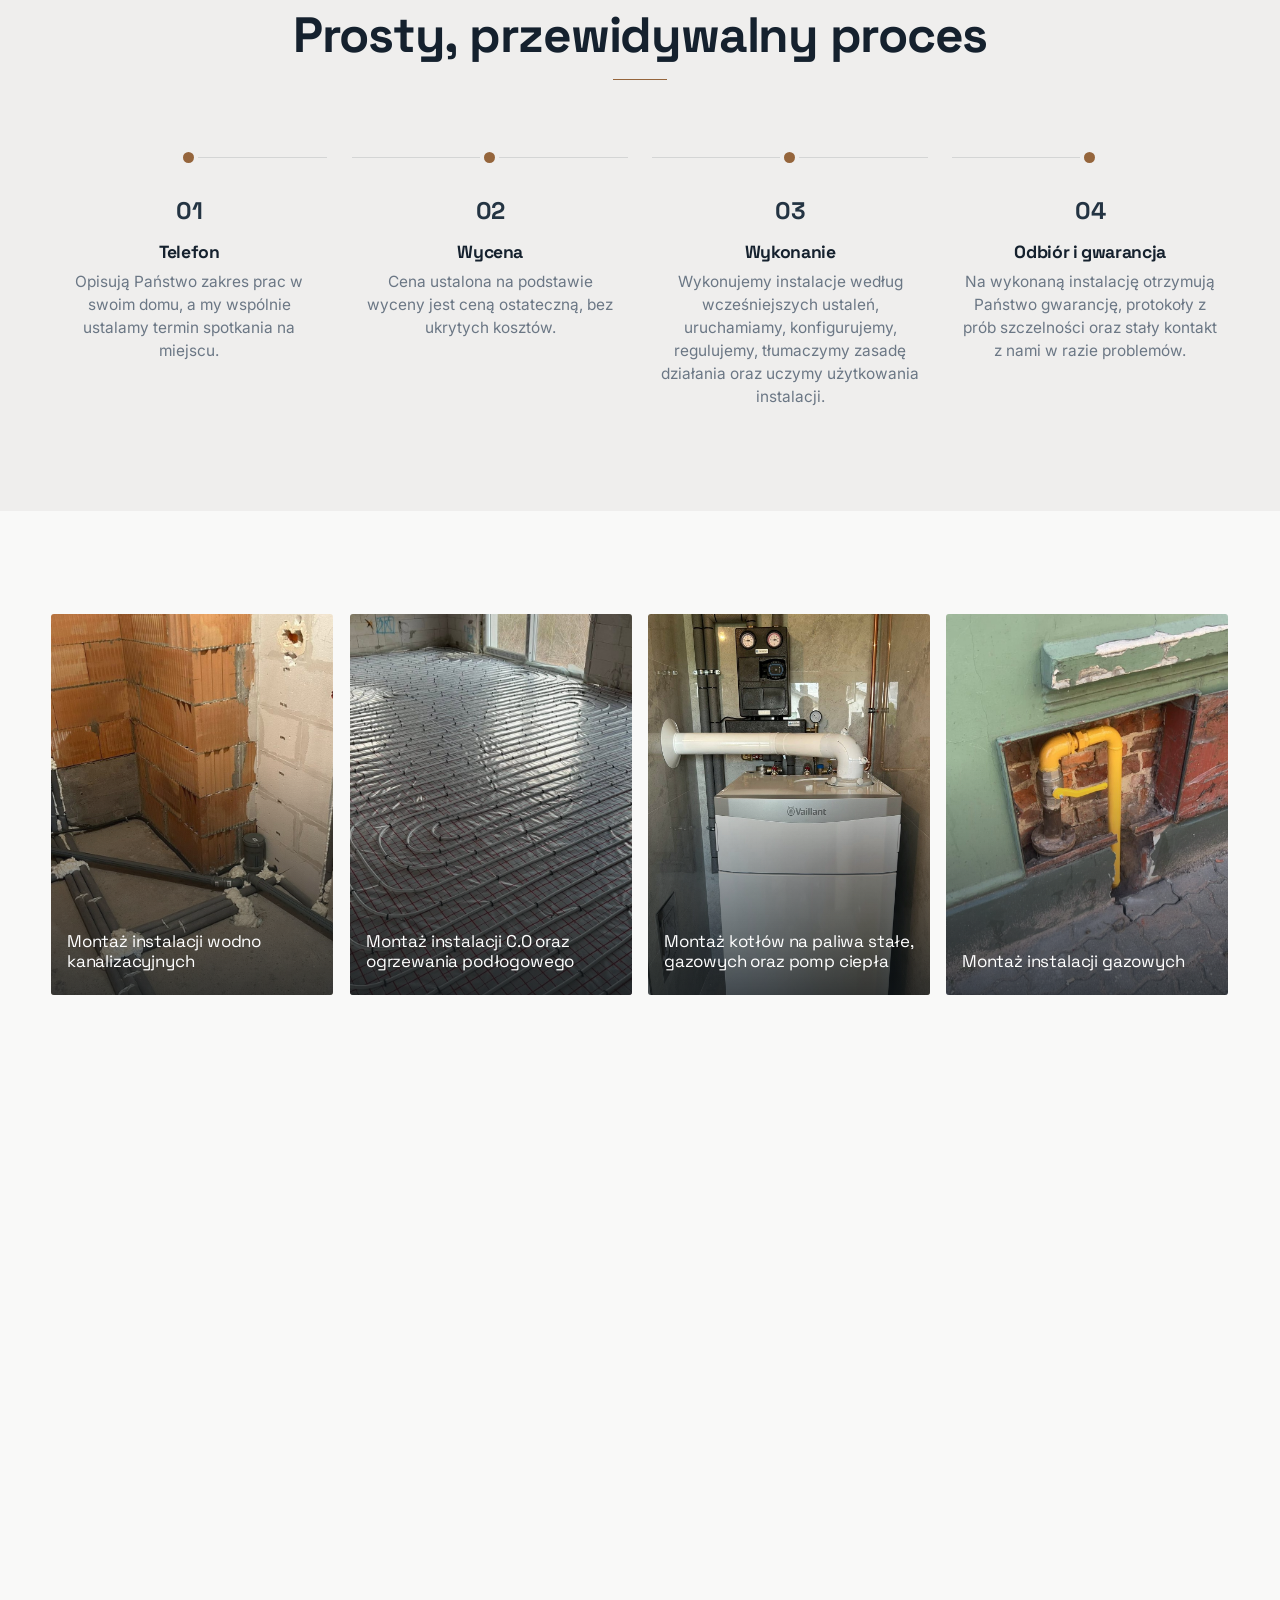
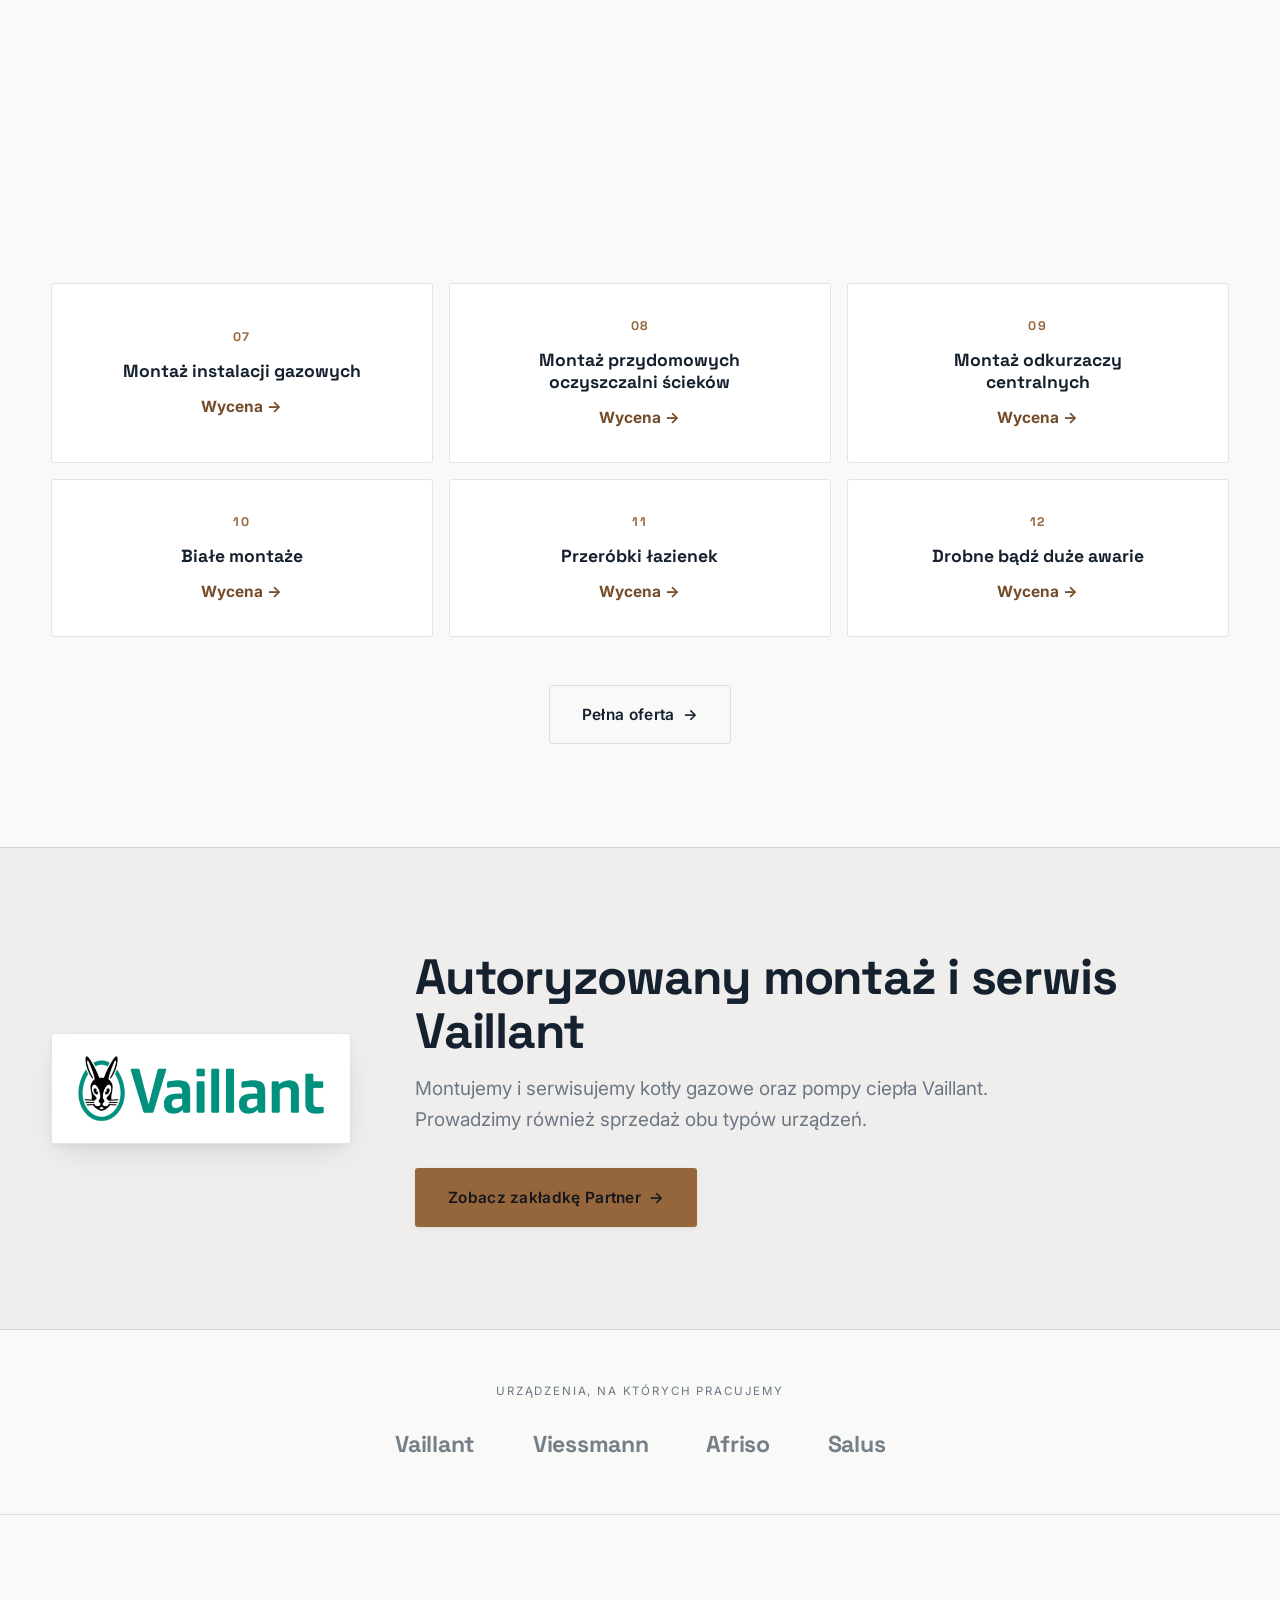
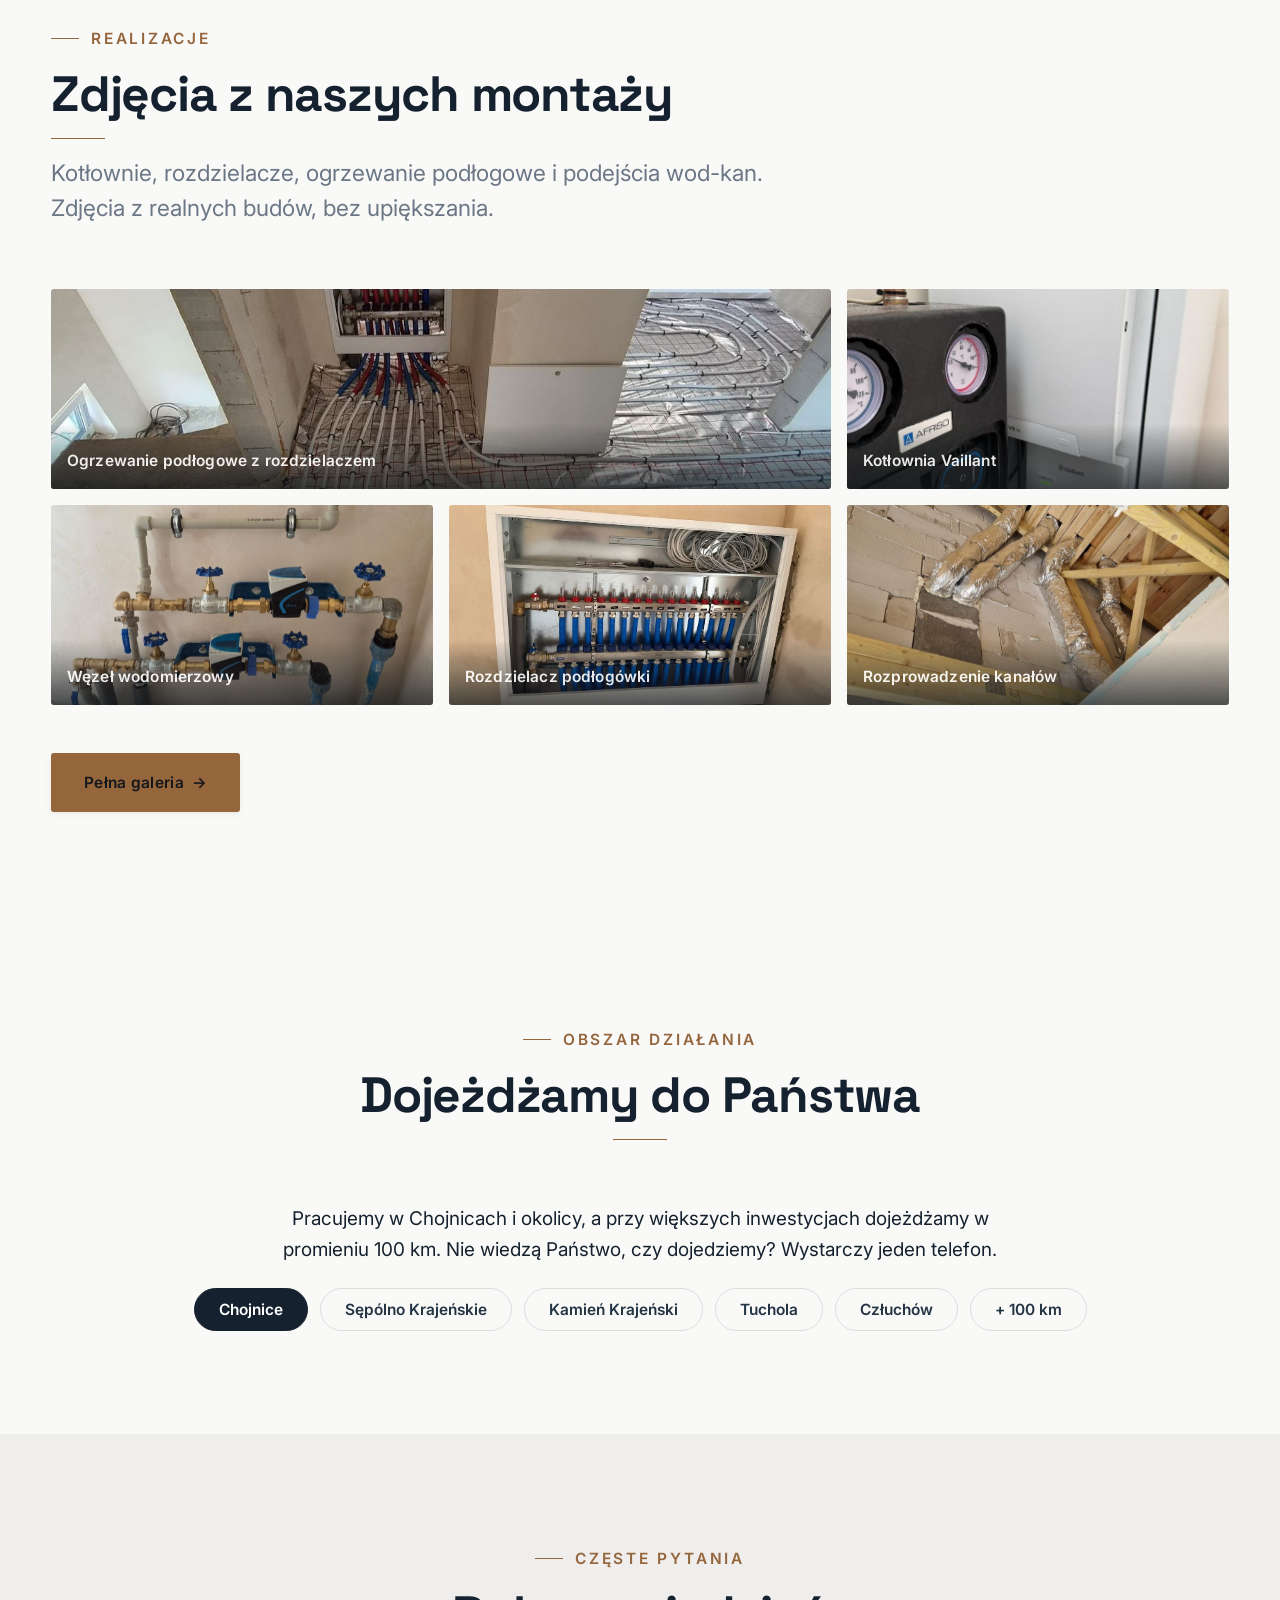
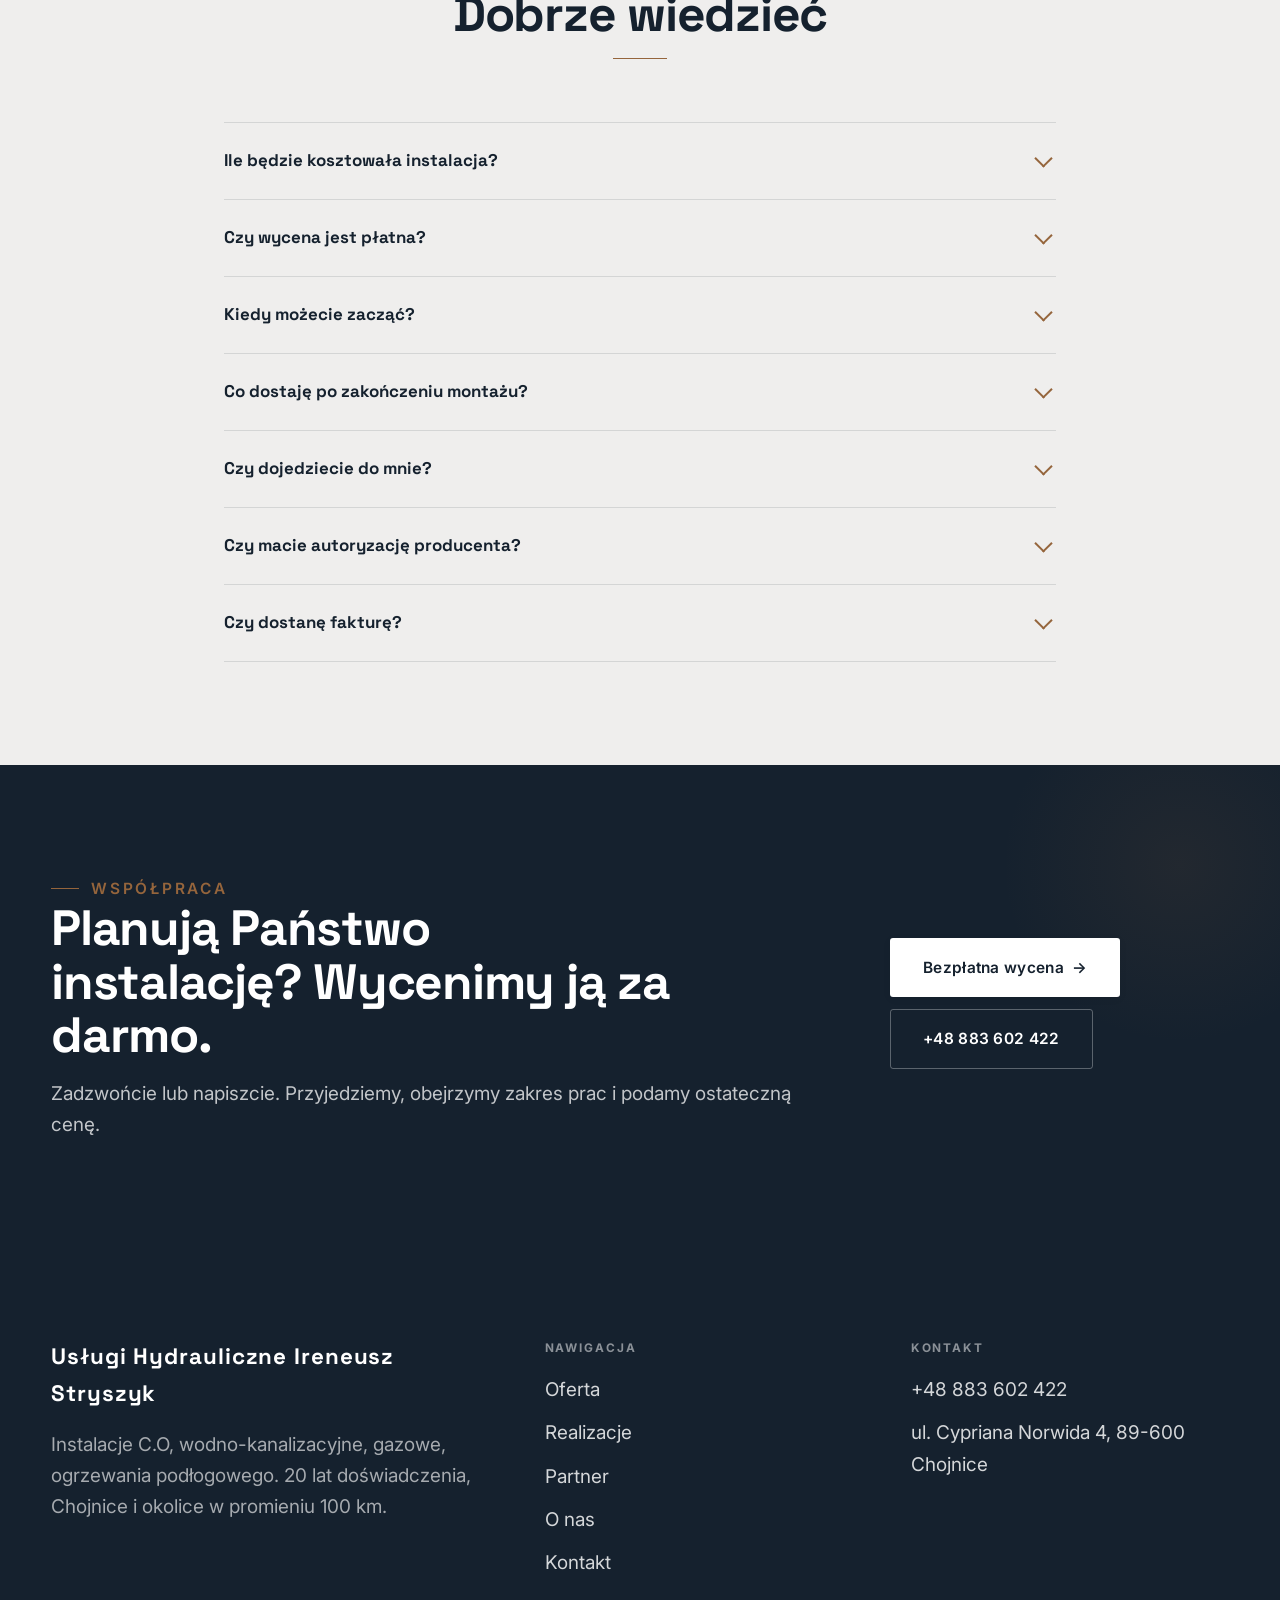
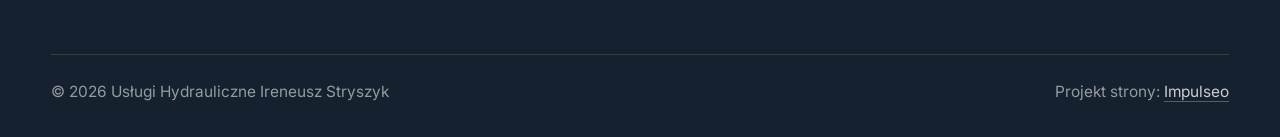
==== commit d6a98f56: "Stopka: podpis Impulseo z linkiem + poprawka znikajacego napisu w naglowku" ====
--- a/index.html
+++ b/index.html
@@ -232,7 +232,7 @@
     </div>
     <div class="foot-bot">
       <span>© 2026 Usługi Hydrauliczne Ireneusz Stryszyk</span>
-      <span>Projekt strony: Krzysztof Brzeziński</span>
+      <span>Projekt strony: <a class="foot-credit" href="https://impulseo.pl" target="_blank" rel="noopener">Impulseo</a></span>
     </div>
   </div>
 </footer>
--- a/assets/styles.css
+++ b/assets/styles.css
@@ -1,7 +1,7 @@
 /* ============================================================
    STOLBASZ — premium, architektoniczny B2B fit-out
    Jasna paleta, zero brązu. System wg premium-web-craft.
-   Projekt strony: Krzysztof Brzeziński
+   Projekt strony: Impulseo (impulseo.pl)
    ============================================================ */
 
 :root{
@@ -1011,3 +1011,64 @@
 .gallery-masonry .m-tile,
 .gallery-masonry .m-tile img{opacity:1!important;clip-path:none!important;transform:none!important;
   scale:1!important;translate:0 0!important;animation:none!important;transition:none!important}
+
+/* === HERO-FIT (29.07.2026) — hero DOPASOWUJE SIĘ do wysokości okna =========================
+   Zgłoszenie K. 29.07: na jego laptopie przyciski CTA w hero były ucięte dolną krawędzią
+   (Modern House). Pomiar headless (1512x879 → realny widok 792 px): dolna krawędź CTA
+   wypadała 123 px POD ekranem. Nawet przy maksymalnym oknie (982) było -20 px.
+
+   DLACZEGO POPRZEDNI FIX NIE DZIAŁAŁ: 27.07 dołożyliśmy @media(max-height:820px) — próg.
+   Widok K. ma ~792-895 px, czyli TUŻ NAD progiem → reguła w ogóle się nie włączała.
+   Progi są kruche: każdy inny laptop/dok/pasek zakładek przesuwa granicę.
+
+   ROZWIĄZANIE: zero progów. Każdy rozmiar, który decyduje o wysokości hero (typografia,
+   odstępy, padding), dostaje `min(dotychczasowa-wartość, X svh)` — czyli na wysokim ekranie
+   nic się nie zmienia, a im niższe okno, tym płynniej mniejsze. Treści NIE ucinamy.
+
+   Doklejane na SAM KONIEC styles.css (po motion) → wygrywa kaskadę, nie rusza reguł w miejscu.
+   Weryfikacja: tools-retrofit/measure_fold.py (mierzy zapas pod CTA dla 720/800/879/982). */
+
+/* ---------- HERO KINOWY (strona główna, rodziny „editorial") ---------- */
+.hero-cine .wrap{padding-block:min(var(--space-8),4svh)}
+.hero-cine .eyebrow{margin-bottom:min(var(--space-5),2svh)}
+.hero-cine h1{font-size:min(clamp(2.9rem,2rem + 4.4vw,5.2rem),7.6svh);
+  margin-bottom:min(var(--space-5),2.4svh)}
+.hero-cine .lead{font-size:min(1.125rem,2.3svh);line-height:1.55;
+  margin-bottom:min(var(--space-7),3.2svh)}
+
+/* ---------- HERO FACHOWCY — wariant A (pełny ekran) ---------- */
+.hf-panel{padding-top:min(clamp(6.5rem,13vh,9rem),11svh);
+  padding-bottom:min(clamp(2.6rem,6vh,3.6rem),4svh)}
+.hf-title{font-size:min(clamp(2.3rem,1.6rem + 3.2vw,4.3rem),7svh);
+  margin-top:min(var(--space-4),1.8svh);margin-bottom:min(var(--space-4),1.8svh)}
+.hf-lead{font-size:min(1.18rem,2.3svh);line-height:1.5}
+.hf-phone{margin-top:min(var(--space-6),2.8svh);margin-bottom:min(var(--space-5),2.2svh)}
+.hf-phone-num{font-size:min(clamp(2rem,1.5rem + 2.4vw,3.05rem),5.2svh)}
+.hf-trust{margin-top:min(var(--space-6),2.6svh);padding-top:min(var(--space-4),1.6svh)}
+
+/* Telefon: tam liczy się czytelność, nie upychanie — skalowanie wysokością wyłączone,
+   bo przy 844 px wysokości ekranu svh-limity zaczęłyby zmniejszać tekst bez potrzeby. */
+@media(max-width:680px){
+  .hero-cine h1{font-size:clamp(1.9rem,1.15rem + 4.4vw,2.7rem)}
+  .hero-cine .lead{font-size:.98rem}
+  .hf-title{font-size:clamp(2.1rem,1.6rem + 3.2vw,3rem)}
+  .hf-lead{font-size:1rem}
+  .hf-phone-num{font-size:clamp(1.9rem,1.5rem + 2.4vw,2.5rem)}
+}
+/* === /HERO-FIT === */
+
+
+/* ====== IMPULSEO-FIX-20260731 ======================================================
+   1) PODPIS w stopce jest teraz linkiem do impulseo.pl - ma być widocznie klikalny.
+   2) ŻYWY NAGŁÓWEK: warstwa przenikających kadrów (.mt-hero-layer) miała z-index:1, więc
+      lądowała NAD przyciemnieniem hero, a w rodzinie „fachowcy" nawet nad panelem z tekstem
+      (.hf-panel nie miał własnego z-index). Efekt: przy zmianie zdjęcia napis znikał i wracał.
+      Teraz warstwa idzie tam, gdzie zdjęcie tła (z-index:-2), a treść nagłówka dostaje twardy
+      z-index:3. Zmieniają się WYŁĄCZNIE zdjęcia w tle - napis stoi nieruchomo.
+      (hero-cine celowo pominięte: tam img ma z-index:0 i układ był poprawny.) */
+.foot-bot a.foot-credit{color:rgba(255,255,255,.78);text-decoration:none;border-bottom:1px solid rgba(255,255,255,.28)}
+.foot-bot a.foot-credit:hover{color:#fff;border-bottom-color:#fff}
+.hero-fach > img.mt-hero-layer,.hero-gastro > img.mt-hero-layer,.hero-auto > img.mt-hero-layer,
+.hero-dom > img.mt-hero-layer,.hero-studio > img.mt-hero-layer{z-index:-2}
+.hf-panel,.hf-inner,.hd-panel,.hk-panel,.ha-inner,.hs-inner,.hg-inner{position:relative;z-index:3}
+/* ====== koniec IMPULSEO-FIX-20260731 ====== */
